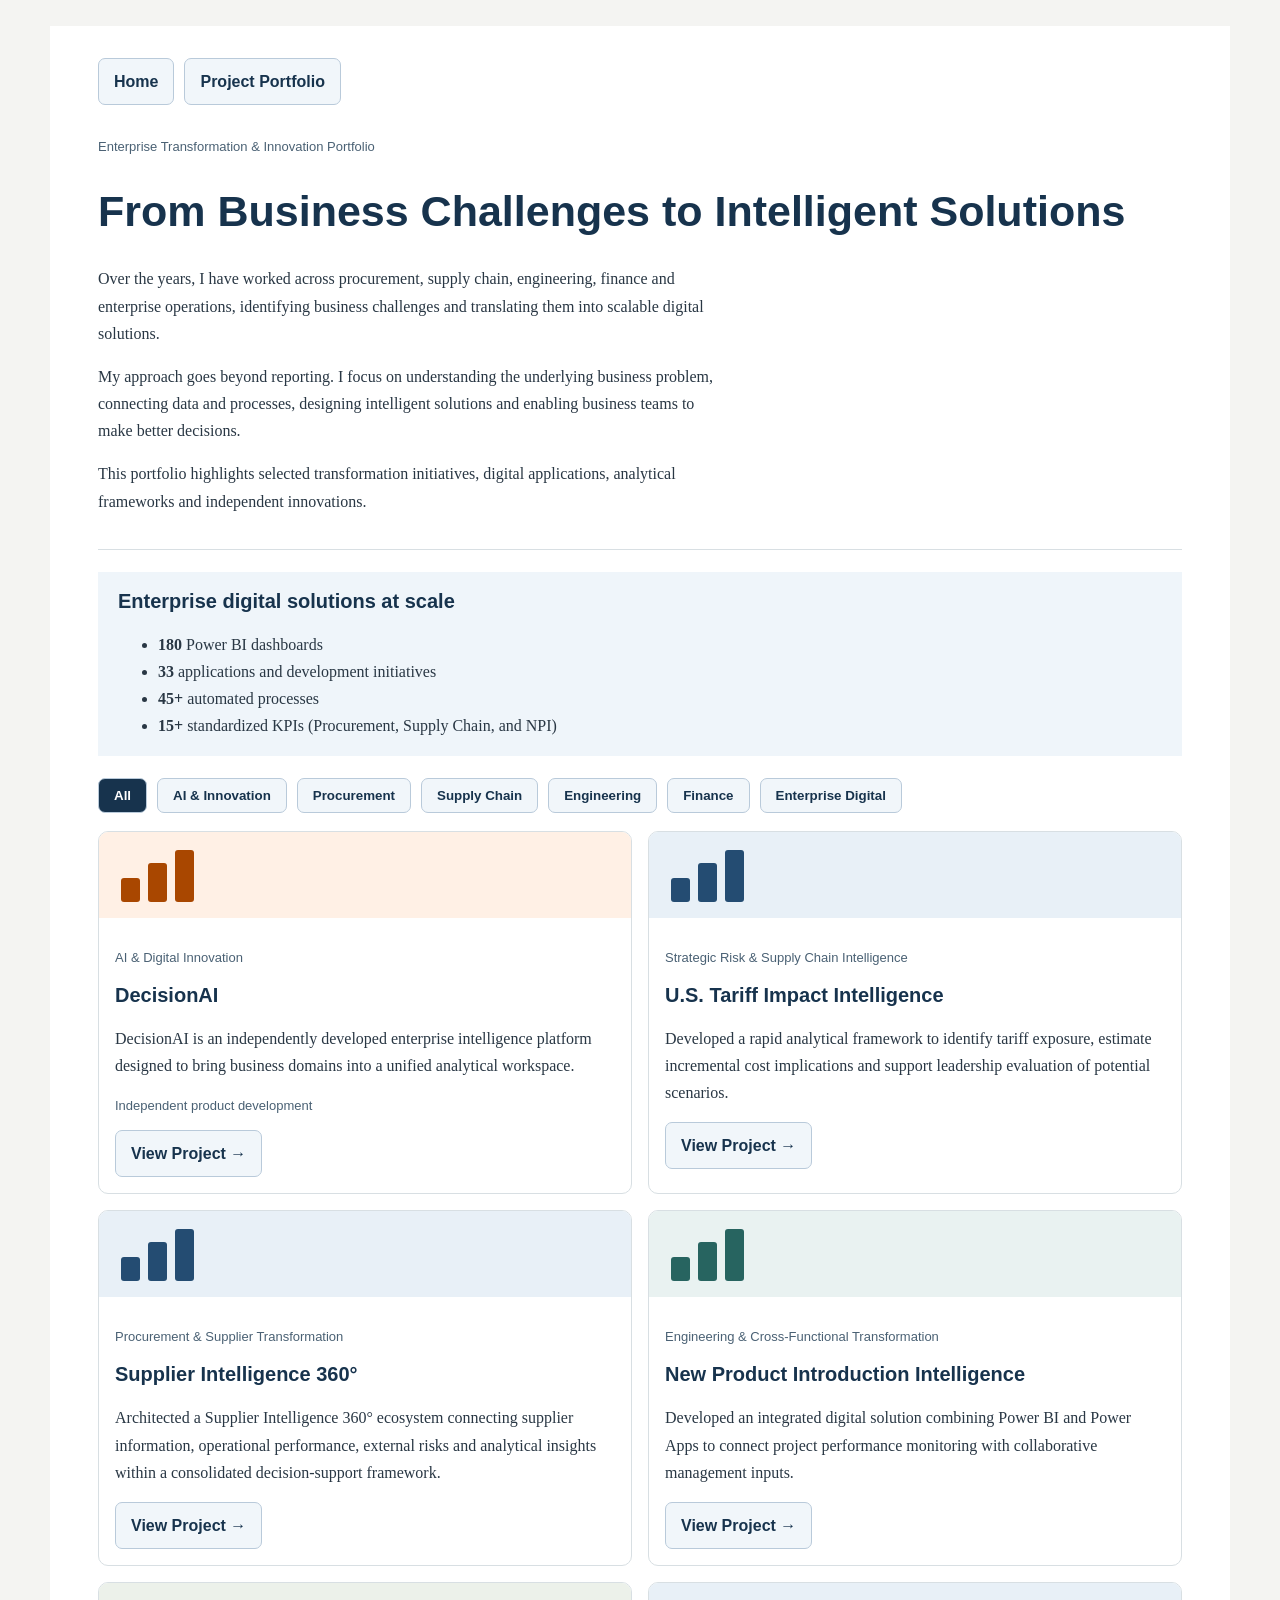
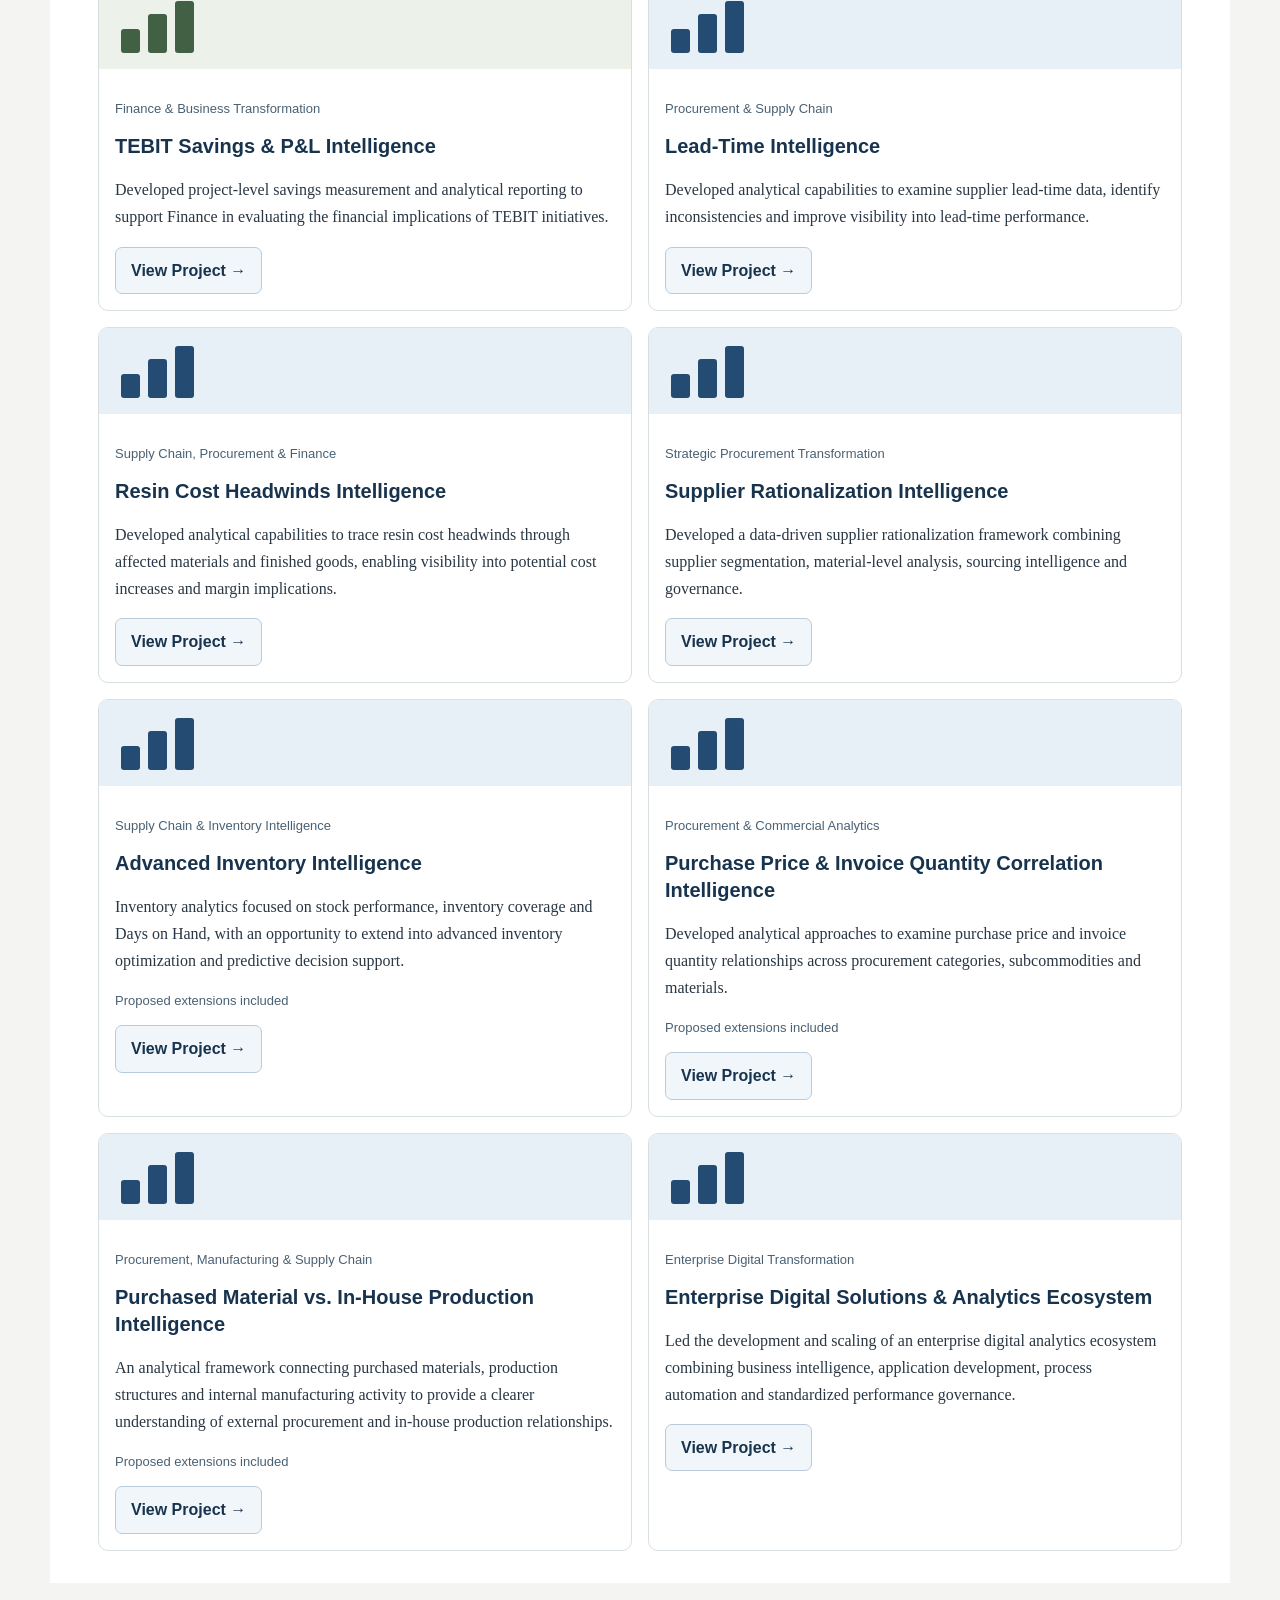
==== projects.html @ f975432e "Add files via upload" ====
<!doctype html><html lang="en"><head><meta charset="utf-8"><meta name="viewport" content="width=device-width,initial-scale=1"><title>Project Portfolio | Kamal Majumder</title><link rel="stylesheet" href="assets/portfolio.css"></head><body><main><nav aria-label="Main navigation"><a href="index.html">Home</a><a href="projects.html">Project Portfolio</a></nav><header><p class="category">Enterprise Transformation &amp; Innovation Portfolio</p><h1>From Business Challenges to Intelligent Solutions</h1><p>Over the years, I have worked across procurement, supply chain, engineering, finance and enterprise operations, identifying business challenges and translating them into scalable digital solutions.</p><p>My approach goes beyond reporting. I focus on understanding the underlying business problem, connecting data and processes, designing intelligent solutions and enabling business teams to make better decisions.</p><p>This portfolio highlights selected transformation initiatives, digital applications, analytical frameworks and independent innovations.</p></header><aside class="scale"><h2>Enterprise digital solutions at scale</h2><ul><li><strong>180</strong> Power BI dashboards</li><li><strong>33</strong> applications and development initiatives</li><li><strong>45+</strong> automated processes</li><li><strong>15+</strong> standardized KPIs (Procurement, Supply Chain, and NPI)</li></ul></aside><div class="filters" hidden role="group" aria-label="Filter projects"><button type="button" data-filter="all" aria-pressed="true">All</button><button type="button" data-filter="ai" aria-pressed="false">AI &amp; Innovation</button><button type="button" data-filter="procurement" aria-pressed="false">Procurement</button><button type="button" data-filter="supply" aria-pressed="false">Supply Chain</button><button type="button" data-filter="engineering" aria-pressed="false">Engineering</button><button type="button" data-filter="finance" aria-pressed="false">Finance</button><button type="button" data-filter="digital" aria-pressed="false">Enterprise Digital</button></div><p id="filter-status" class="sr" aria-live="polite"></p><div class="gallery"><article data-categories="ai"><div class="thumbnail theme-ai" aria-hidden="true"><i></i><i></i><i></i></div><div class="card-copy"><p class="category">AI &amp; Digital Innovation  </p><h2>DecisionAI</h2><p>DecisionAI is an independently developed enterprise intelligence platform designed to bring business domains into a unified analytical workspace.</p><p class="status">Independent product development</p><a class="project-link" href="projects/decisionai.html" aria-label="View project: DecisionAI">View Project →</a></div></article><article data-categories="supply procurement"><div class="thumbnail theme-supply" aria-hidden="true"><i></i><i></i><i></i></div><div class="card-copy"><p class="category">Strategic Risk &amp; Supply Chain Intelligence</p><h2>U.S. Tariff Impact Intelligence</h2><p>Developed a rapid analytical framework to identify tariff exposure, estimate incremental cost implications and support leadership evaluation of potential scenarios.</p><a class="project-link" href="projects/us-tariff.html" aria-label="View project: U.S. Tariff Impact Intelligence">View Project →</a></div></article><article data-categories="procurement"><div class="thumbnail theme-procurement" aria-hidden="true"><i></i><i></i><i></i></div><div class="card-copy"><p class="category">Procurement &amp; Supplier Transformation</p><h2>Supplier Intelligence 360°</h2><p>Architected a Supplier Intelligence 360° ecosystem connecting supplier information, operational performance, external risks and analytical insights within a consolidated decision-support framework.</p><a class="project-link" href="projects/supplier-intelligence-360.html" aria-label="View project: Supplier Intelligence 360°">View Project →</a></div></article><article data-categories="engineering"><div class="thumbnail theme-engineering" aria-hidden="true"><i></i><i></i><i></i></div><div class="card-copy"><p class="category">Engineering &amp; Cross-Functional Transformation</p><h2>New Product Introduction Intelligence</h2><p>Developed an integrated digital solution combining Power BI and Power Apps to connect project performance monitoring with collaborative management inputs.</p><a class="project-link" href="projects/npi-intelligence.html" aria-label="View project: New Product Introduction Intelligence">View Project →</a></div></article><article data-categories="finance"><div class="thumbnail theme-finance" aria-hidden="true"><i></i><i></i><i></i></div><div class="card-copy"><p class="category">Finance &amp; Business Transformation</p><h2>TEBIT Savings &amp; P&amp;L Intelligence</h2><p>Developed project-level savings measurement and analytical reporting to support Finance in evaluating the financial implications of TEBIT initiatives.</p><a class="project-link" href="projects/tebit-savings.html" aria-label="View project: TEBIT Savings &amp; P&amp;L Intelligence">View Project →</a></div></article><article data-categories="procurement supply"><div class="thumbnail theme-procurement" aria-hidden="true"><i></i><i></i><i></i></div><div class="card-copy"><p class="category">Procurement &amp; Supply Chain</p><h2>Lead-Time Intelligence</h2><p>Developed analytical capabilities to examine supplier lead-time data, identify inconsistencies and improve visibility into lead-time performance.</p><a class="project-link" href="projects/leadtime-intelligence.html" aria-label="View project: Lead-Time Intelligence">View Project →</a></div></article><article data-categories="procurement supply finance"><div class="thumbnail theme-procurement" aria-hidden="true"><i></i><i></i><i></i></div><div class="card-copy"><p class="category">Supply Chain, Procurement &amp; Finance</p><h2>Resin Cost Headwinds Intelligence</h2><p>Developed analytical capabilities to trace resin cost headwinds through affected materials and finished goods, enabling visibility into potential cost increases and margin implications.</p><a class="project-link" href="projects/resin-headwinds.html" aria-label="View project: Resin Cost Headwinds Intelligence">View Project →</a></div></article><article data-categories="procurement"><div class="thumbnail theme-procurement" aria-hidden="true"><i></i><i></i><i></i></div><div class="card-copy"><p class="category">Strategic Procurement Transformation</p><h2>Supplier Rationalization Intelligence</h2><p>Developed a data-driven supplier rationalization framework combining supplier segmentation, material-level analysis, sourcing intelligence and governance.</p><a class="project-link" href="projects/supplier-rationalization.html" aria-label="View project: Supplier Rationalization Intelligence">View Project →</a></div></article><article data-categories="supply"><div class="thumbnail theme-supply" aria-hidden="true"><i></i><i></i><i></i></div><div class="card-copy"><p class="category">Supply Chain &amp; Inventory Intelligence</p><h2>Advanced Inventory Intelligence</h2><p>Inventory analytics focused on stock performance, inventory coverage and Days on Hand, with an opportunity to extend into advanced inventory optimization and predictive decision support.</p><p class="status">Proposed extensions included</p><a class="project-link" href="projects/inventory-intelligence.html" aria-label="View project: Advanced Inventory Intelligence">View Project →</a></div></article><article data-categories="procurement"><div class="thumbnail theme-procurement" aria-hidden="true"><i></i><i></i><i></i></div><div class="card-copy"><p class="category">Procurement &amp; Commercial Analytics</p><h2>Purchase Price &amp; Invoice Quantity Correlation Intelligence</h2><p>Developed analytical approaches to examine purchase price and invoice quantity relationships across procurement categories, subcommodities and materials.</p><p class="status">Proposed extensions included</p><a class="project-link" href="projects/price-quantity-correlation.html" aria-label="View project: Purchase Price &amp; Invoice Quantity Correlation Intelligence">View Project →</a></div></article><article data-categories="procurement supply"><div class="thumbnail theme-procurement" aria-hidden="true"><i></i><i></i><i></i></div><div class="card-copy"><p class="category">Procurement, Manufacturing &amp; Supply Chain</p><h2>Purchased Material vs. In-House Production Intelligence</h2><p>An analytical framework connecting purchased materials, production structures and internal manufacturing activity to provide a clearer understanding of external procurement and in-house production relationships.</p><p class="status">Proposed extensions included</p><a class="project-link" href="projects/make-or-buy-intelligence.html" aria-label="View project: Purchased Material vs. In-House Production Intelligence">View Project →</a></div></article><article data-categories="digital"><div class="thumbnail theme-digital" aria-hidden="true"><i></i><i></i><i></i></div><div class="card-copy"><p class="category">Enterprise Digital Transformation</p><h2>Enterprise Digital Solutions &amp; Analytics Ecosystem</h2><p>Led the development and scaling of an enterprise digital analytics ecosystem combining business intelligence, application development, process automation and standardized performance governance.</p><a class="project-link" href="projects/enterprise-digital-ecosystem.html" aria-label="View project: Enterprise Digital Solutions &amp; Analytics Ecosystem">View Project →</a></div></article></div></main><script defer src="assets/portfolio.js"></script></body></html>
---- assets/portfolio.css ----
:root{color-scheme:light;--navy:#17334d;--ink:#293744;--line:#d8dfe3}
*{box-sizing:border-box}body{margin:0;background:#f4f4f2;color:var(--ink);font:16px/1.7 Georgia,serif}
main{max-width:1180px;margin:26px auto;padding:32px clamp(18px,4vw,48px);background:white}
h1,h2,nav,button,.category,.status,.project-link{font-family:Arial,sans-serif;color:var(--navy)}
h1{font-size:clamp(28px,5vw,43px);line-height:1.15}h2{font-size:20px;line-height:1.35}
header{padding:18px 0;border-bottom:1px solid var(--line)}header p{max-width:78ch}
nav,.filters{display:flex;flex-wrap:wrap;gap:10px}nav a,.project-link,button{padding:9px 15px;border:1px solid #b9cada;border-radius:7px;color:var(--navy);background:#f1f6fa;font-weight:bold;text-decoration:none;cursor:pointer}
a{color:#244c72}button[aria-pressed=true],.project-link:hover,nav a:hover{background:var(--navy);color:white}
:focus-visible{outline:3px solid #a94700;outline-offset:3px}
.category,.status{font-size:13px;color:#4a6174}.scale{margin:22px 0;padding:16px 20px;background:#eff5fa}.scale h2{margin:0}.scale ul{margin-bottom:0}
.gallery{display:grid;grid-template-columns:repeat(2,minmax(0,1fr));gap:16px;margin-top:18px}
article{border:1px solid var(--line);border-radius:10px;overflow:hidden}.card-copy{padding:16px}.card-copy h2{margin:4px 0}.project-link{display:inline-block}
.thumbnail{height:86px;display:flex;align-items:end;gap:8px;padding:16px 22px;background:#e8f0f7;color:#244c72}
.thumbnail i{display:block;width:19px;height:24px;background:currentColor;border-radius:3px}.thumbnail i:nth-child(2){height:39px}.thumbnail i:nth-child(3){height:52px}
.theme-ai{background:#fff0e5;color:#a94700}.theme-engineering{background:#e9f2f1;color:#276460}.theme-finance{background:#ecf1ea;color:#426144}
[hidden]{display:none!important}.sr{position:absolute;width:1px;height:1px;overflow:hidden;clip-path:inset(50%)}
@media(max-width:650px){main{margin:0}.gallery{grid-template-columns:1fr}}
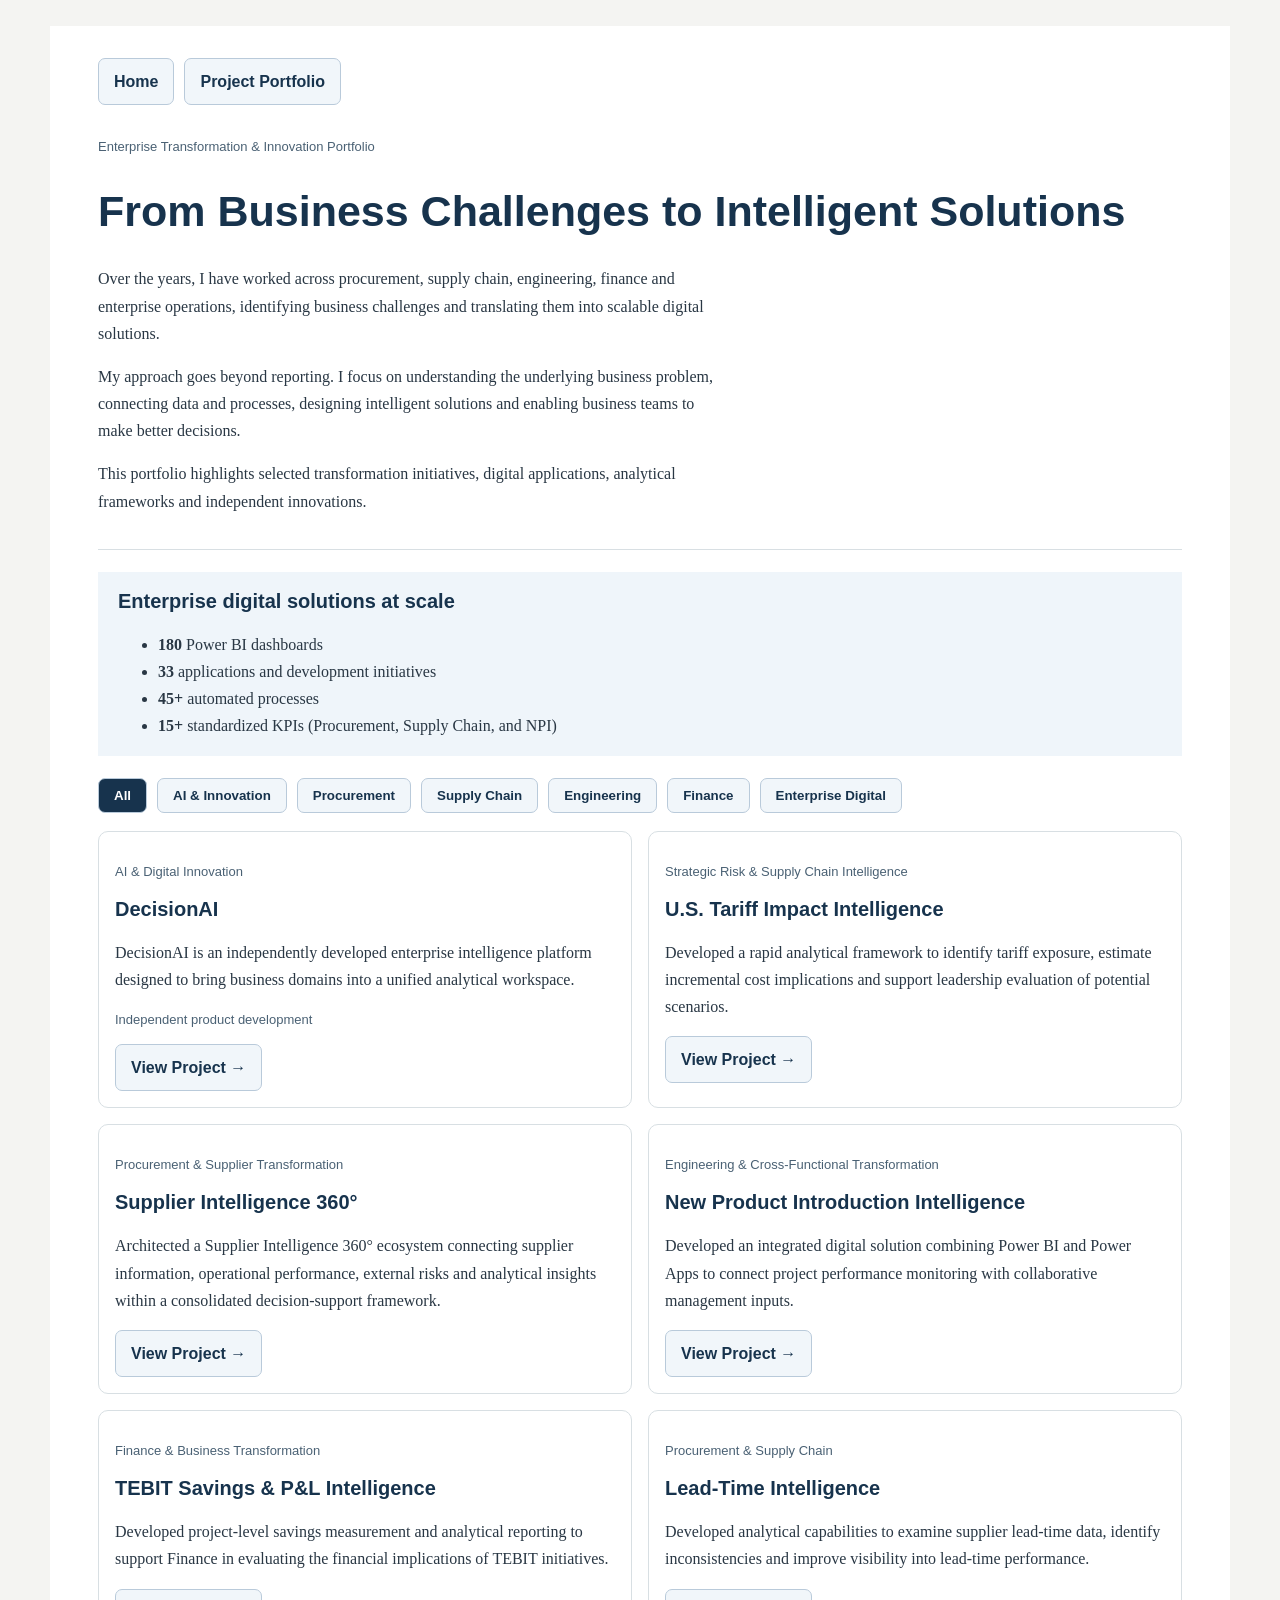
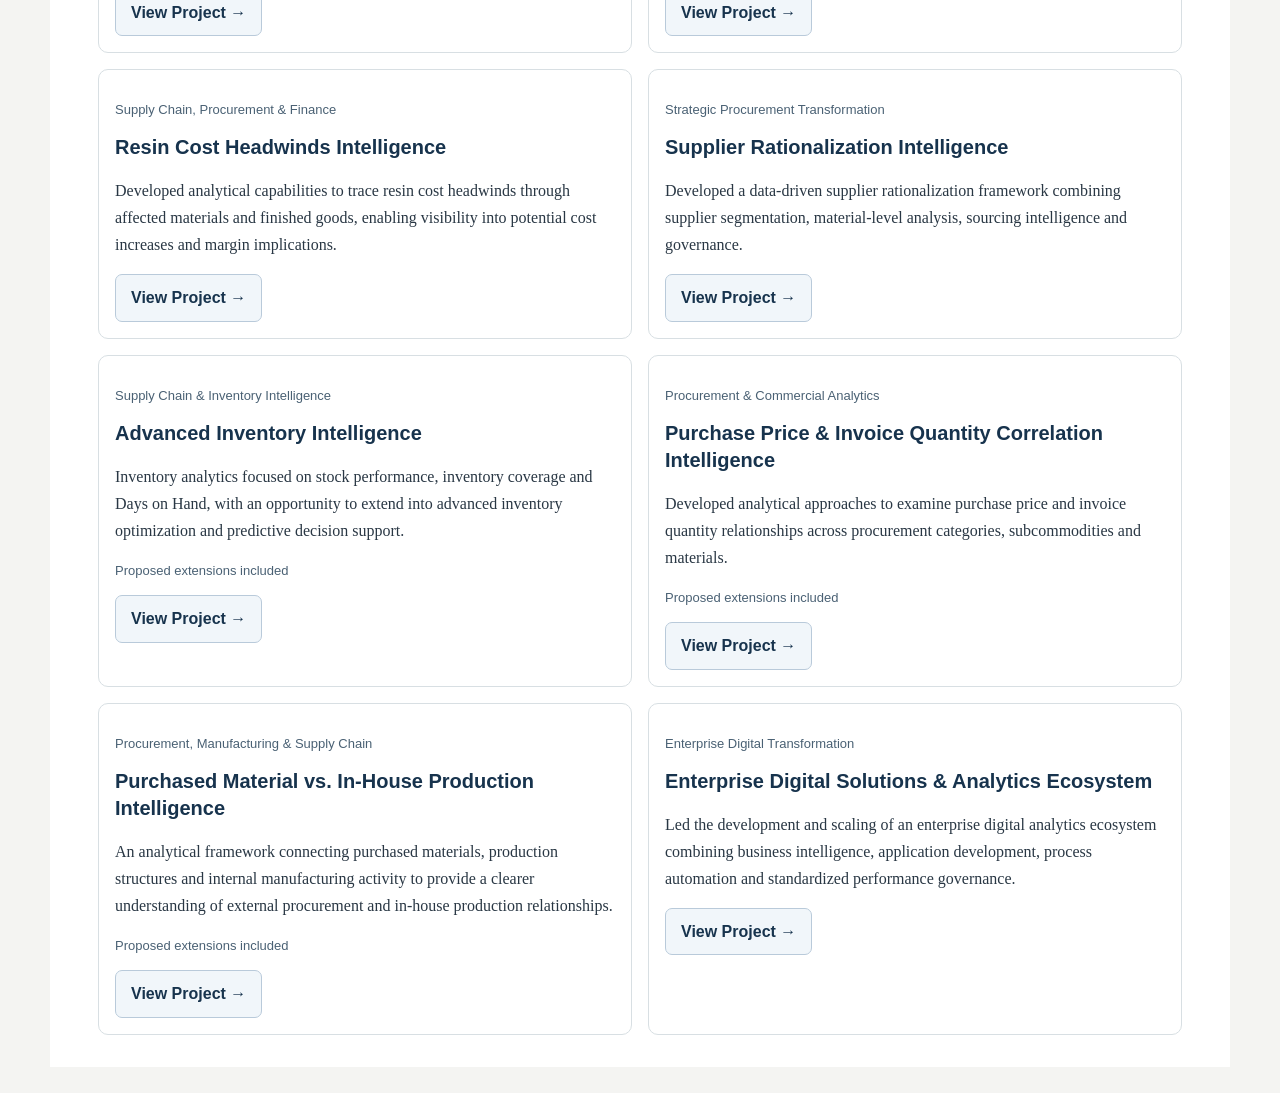
==== commit 16f6bfd4: "Update projects.html" ====
--- a/projects.html
+++ b/projects.html
@@ -1 +1 @@
-<!doctype html><html lang="en"><head><meta charset="utf-8"><meta name="viewport" content="width=device-width,initial-scale=1"><title>Project Portfolio | Kamal Majumder</title><link rel="stylesheet" href="assets/portfolio.css"></head><body><main><nav aria-label="Main navigation"><a href="index.html">Home</a><a href="projects.html">Project Portfolio</a></nav><header><p class="category">Enterprise Transformation &amp; Innovation Portfolio</p><h1>From Business Challenges to Intelligent Solutions</h1><p>Over the years, I have worked across procurement, supply chain, engineering, finance and enterprise operations, identifying business challenges and translating them into scalable digital solutions.</p><p>My approach goes beyond reporting. I focus on understanding the underlying business problem, connecting data and processes, designing intelligent solutions and enabling business teams to make better decisions.</p><p>This portfolio highlights selected transformation initiatives, digital applications, analytical frameworks and independent innovations.</p></header><aside class="scale"><h2>Enterprise digital solutions at scale</h2><ul><li><strong>180</strong> Power BI dashboards</li><li><strong>33</strong> applications and development initiatives</li><li><strong>45+</strong> automated processes</li><li><strong>15+</strong> standardized KPIs (Procurement, Supply Chain, and NPI)</li></ul></aside><div class="filters" hidden role="group" aria-label="Filter projects"><button type="button" data-filter="all" aria-pressed="true">All</button><button type="button" data-filter="ai" aria-pressed="false">AI &amp; Innovation</button><button type="button" data-filter="procurement" aria-pressed="false">Procurement</button><button type="button" data-filter="supply" aria-pressed="false">Supply Chain</button><button type="button" data-filter="engineering" aria-pressed="false">Engineering</button><button type="button" data-filter="finance" aria-pressed="false">Finance</button><button type="button" data-filter="digital" aria-pressed="false">Enterprise Digital</button></div><p id="filter-status" class="sr" aria-live="polite"></p><div class="gallery"><article data-categories="ai"><div class="thumbnail theme-ai" aria-hidden="true"><i></i><i></i><i></i></div><div class="card-copy"><p class="category">AI &amp; Digital Innovation  </p><h2>DecisionAI</h2><p>DecisionAI is an independently developed enterprise intelligence platform designed to bring business domains into a unified analytical workspace.</p><p class="status">Independent product development</p><a class="project-link" href="projects/decisionai.html" aria-label="View project: DecisionAI">View Project →</a></div></article><article data-categories="supply procurement"><div class="thumbnail theme-supply" aria-hidden="true"><i></i><i></i><i></i></div><div class="card-copy"><p class="category">Strategic Risk &amp; Supply Chain Intelligence</p><h2>U.S. Tariff Impact Intelligence</h2><p>Developed a rapid analytical framework to identify tariff exposure, estimate incremental cost implications and support leadership evaluation of potential scenarios.</p><a class="project-link" href="projects/us-tariff.html" aria-label="View project: U.S. Tariff Impact Intelligence">View Project →</a></div></article><article data-categories="procurement"><div class="thumbnail theme-procurement" aria-hidden="true"><i></i><i></i><i></i></div><div class="card-copy"><p class="category">Procurement &amp; Supplier Transformation</p><h2>Supplier Intelligence 360°</h2><p>Architected a Supplier Intelligence 360° ecosystem connecting supplier information, operational performance, external risks and analytical insights within a consolidated decision-support framework.</p><a class="project-link" href="projects/supplier-intelligence-360.html" aria-label="View project: Supplier Intelligence 360°">View Project →</a></div></article><article data-categories="engineering"><div class="thumbnail theme-engineering" aria-hidden="true"><i></i><i></i><i></i></div><div class="card-copy"><p class="category">Engineering &amp; Cross-Functional Transformation</p><h2>New Product Introduction Intelligence</h2><p>Developed an integrated digital solution combining Power BI and Power Apps to connect project performance monitoring with collaborative management inputs.</p><a class="project-link" href="projects/npi-intelligence.html" aria-label="View project: New Product Introduction Intelligence">View Project →</a></div></article><article data-categories="finance"><div class="thumbnail theme-finance" aria-hidden="true"><i></i><i></i><i></i></div><div class="card-copy"><p class="category">Finance &amp; Business Transformation</p><h2>TEBIT Savings &amp; P&amp;L Intelligence</h2><p>Developed project-level savings measurement and analytical reporting to support Finance in evaluating the financial implications of TEBIT initiatives.</p><a class="project-link" href="projects/tebit-savings.html" aria-label="View project: TEBIT Savings &amp; P&amp;L Intelligence">View Project →</a></div></article><article data-categories="procurement supply"><div class="thumbnail theme-procurement" aria-hidden="true"><i></i><i></i><i></i></div><div class="card-copy"><p class="category">Procurement &amp; Supply Chain</p><h2>Lead-Time Intelligence</h2><p>Developed analytical capabilities to examine supplier lead-time data, identify inconsistencies and improve visibility into lead-time performance.</p><a class="project-link" href="projects/leadtime-intelligence.html" aria-label="View project: Lead-Time Intelligence">View Project →</a></div></article><article data-categories="procurement supply finance"><div class="thumbnail theme-procurement" aria-hidden="true"><i></i><i></i><i></i></div><div class="card-copy"><p class="category">Supply Chain, Procurement &amp; Finance</p><h2>Resin Cost Headwinds Intelligence</h2><p>Developed analytical capabilities to trace resin cost headwinds through affected materials and finished goods, enabling visibility into potential cost increases and margin implications.</p><a class="project-link" href="projects/resin-headwinds.html" aria-label="View project: Resin Cost Headwinds Intelligence">View Project →</a></div></article><article data-categories="procurement"><div class="thumbnail theme-procurement" aria-hidden="true"><i></i><i></i><i></i></div><div class="card-copy"><p class="category">Strategic Procurement Transformation</p><h2>Supplier Rationalization Intelligence</h2><p>Developed a data-driven supplier rationalization framework combining supplier segmentation, material-level analysis, sourcing intelligence and governance.</p><a class="project-link" href="projects/supplier-rationalization.html" aria-label="View project: Supplier Rationalization Intelligence">View Project →</a></div></article><article data-categories="supply"><div class="thumbnail theme-supply" aria-hidden="true"><i></i><i></i><i></i></div><div class="card-copy"><p class="category">Supply Chain &amp; Inventory Intelligence</p><h2>Advanced Inventory Intelligence</h2><p>Inventory analytics focused on stock performance, inventory coverage and Days on Hand, with an opportunity to extend into advanced inventory optimization and predictive decision support.</p><p class="status">Proposed extensions included</p><a class="project-link" href="projects/inventory-intelligence.html" aria-label="View project: Advanced Inventory Intelligence">View Project →</a></div></article><article data-categories="procurement"><div class="thumbnail theme-procurement" aria-hidden="true"><i></i><i></i><i></i></div><div class="card-copy"><p class="category">Procurement &amp; Commercial Analytics</p><h2>Purchase Price &amp; Invoice Quantity Correlation Intelligence</h2><p>Developed analytical approaches to examine purchase price and invoice quantity relationships across procurement categories, subcommodities and materials.</p><p class="status">Proposed extensions included</p><a class="project-link" href="projects/price-quantity-correlation.html" aria-label="View project: Purchase Price &amp; Invoice Quantity Correlation Intelligence">View Project →</a></div></article><article data-categories="procurement supply"><div class="thumbnail theme-procurement" aria-hidden="true"><i></i><i></i><i></i></div><div class="card-copy"><p class="category">Procurement, Manufacturing &amp; Supply Chain</p><h2>Purchased Material vs. In-House Production Intelligence</h2><p>An analytical framework connecting purchased materials, production structures and internal manufacturing activity to provide a clearer understanding of external procurement and in-house production relationships.</p><p class="status">Proposed extensions included</p><a class="project-link" href="projects/make-or-buy-intelligence.html" aria-label="View project: Purchased Material vs. In-House Production Intelligence">View Project →</a></div></article><article data-categories="digital"><div class="thumbnail theme-digital" aria-hidden="true"><i></i><i></i><i></i></div><div class="card-copy"><p class="category">Enterprise Digital Transformation</p><h2>Enterprise Digital Solutions &amp; Analytics Ecosystem</h2><p>Led the development and scaling of an enterprise digital analytics ecosystem combining business intelligence, application development, process automation and standardized performance governance.</p><a class="project-link" href="projects/enterprise-digital-ecosystem.html" aria-label="View project: Enterprise Digital Solutions &amp; Analytics Ecosystem">View Project →</a></div></article></div></main><script defer src="assets/portfolio.js"></script></body></html>+<!doctype html><html lang="en"><head><meta charset="utf-8"><meta name="viewport" content="width=device-width,initial-scale=1"><title>Project Portfolio | Kamal Majumder</title><link rel="stylesheet" href="assets/portfolio.css"></head><body><main class="portfolio-overview"><nav aria-label="Main navigation"><a href="index.html">Home</a><a href="projects.html">Project Portfolio</a></nav><header><p class="category">Enterprise Transformation &amp; Innovation Portfolio</p><h1>From Business Challenges to Intelligent Solutions</h1><p>Over the years, I have worked across procurement, supply chain, engineering, finance and enterprise operations, identifying business challenges and translating them into scalable digital solutions.</p><p>My approach goes beyond reporting. I focus on understanding the underlying business problem, connecting data and processes, designing intelligent solutions and enabling business teams to make better decisions.</p><p>This portfolio highlights selected transformation initiatives, digital applications, analytical frameworks and independent innovations.</p></header><aside class="scale"><h2>Enterprise digital solutions at scale</h2><ul><li><strong>180</strong> Power BI dashboards</li><li><strong>33</strong> applications and development initiatives</li><li><strong>45+</strong> automated processes</li><li><strong>15+</strong> standardized KPIs (Procurement, Supply Chain, and NPI)</li></ul></aside><div class="filters" hidden role="group" aria-label="Filter projects"><button type="button" data-filter="all" aria-pressed="true">All</button><button type="button" data-filter="ai" aria-pressed="false">AI &amp; Innovation</button><button type="button" data-filter="procurement" aria-pressed="false">Procurement</button><button type="button" data-filter="supply" aria-pressed="false">Supply Chain</button><button type="button" data-filter="engineering" aria-pressed="false">Engineering</button><button type="button" data-filter="finance" aria-pressed="false">Finance</button><button type="button" data-filter="digital" aria-pressed="false">Enterprise Digital</button></div><p id="filter-status" class="sr" aria-live="polite"></p><div class="gallery"><article data-categories="ai"><div class="card-copy"><p class="category">AI &amp; Digital Innovation  </p><h2>DecisionAI</h2><p>DecisionAI is an independently developed enterprise intelligence platform designed to bring business domains into a unified analytical workspace.</p><p class="status">Independent product development</p><a class="project-link" href="projects/decisionai.html" aria-label="View project: DecisionAI">View Project →</a></div></article><article data-categories="supply procurement"><div class="card-copy"><p class="category">Strategic Risk &amp; Supply Chain Intelligence</p><h2>U.S. Tariff Impact Intelligence</h2><p>Developed a rapid analytical framework to identify tariff exposure, estimate incremental cost implications and support leadership evaluation of potential scenarios.</p><a class="project-link" href="projects/us-tariff.html" aria-label="View project: U.S. Tariff Impact Intelligence">View Project →</a></div></article><article data-categories="procurement"><div class="card-copy"><p class="category">Procurement &amp; Supplier Transformation</p><h2>Supplier Intelligence 360°</h2><p>Architected a Supplier Intelligence 360° ecosystem connecting supplier information, operational performance, external risks and analytical insights within a consolidated decision-support framework.</p><a class="project-link" href="projects/supplier-intelligence-360.html" aria-label="View project: Supplier Intelligence 360°">View Project →</a></div></article><article data-categories="engineering"><div class="card-copy"><p class="category">Engineering &amp; Cross-Functional Transformation</p><h2>New Product Introduction Intelligence</h2><p>Developed an integrated digital solution combining Power BI and Power Apps to connect project performance monitoring with collaborative management inputs.</p><a class="project-link" href="projects/npi-intelligence.html" aria-label="View project: New Product Introduction Intelligence">View Project →</a></div></article><article data-categories="finance"><div class="card-copy"><p class="category">Finance &amp; Business Transformation</p><h2>TEBIT Savings &amp; P&amp;L Intelligence</h2><p>Developed project-level savings measurement and analytical reporting to support Finance in evaluating the financial implications of TEBIT initiatives.</p><a class="project-link" href="projects/tebit-savings.html" aria-label="View project: TEBIT Savings &amp; P&amp;L Intelligence">View Project →</a></div></article><article data-categories="procurement supply"><div class="card-copy"><p class="category">Procurement &amp; Supply Chain</p><h2>Lead-Time Intelligence</h2><p>Developed analytical capabilities to examine supplier lead-time data, identify inconsistencies and improve visibility into lead-time performance.</p><a class="project-link" href="projects/leadtime-intelligence.html" aria-label="View project: Lead-Time Intelligence">View Project →</a></div></article><article data-categories="procurement supply finance"><div class="card-copy"><p class="category">Supply Chain, Procurement &amp; Finance</p><h2>Resin Cost Headwinds Intelligence</h2><p>Developed analytical capabilities to trace resin cost headwinds through affected materials and finished goods, enabling visibility into potential cost increases and margin implications.</p><a class="project-link" href="projects/resin-headwinds.html" aria-label="View project: Resin Cost Headwinds Intelligence">View Project →</a></div></article><article data-categories="procurement"><div class="card-copy"><p class="category">Strategic Procurement Transformation</p><h2>Supplier Rationalization Intelligence</h2><p>Developed a data-driven supplier rationalization framework combining supplier segmentation, material-level analysis, sourcing intelligence and governance.</p><a class="project-link" href="projects/supplier-rationalization.html" aria-label="View project: Supplier Rationalization Intelligence">View Project →</a></div></article><article data-categories="supply"><div class="card-copy"><p class="category">Supply Chain &amp; Inventory Intelligence</p><h2>Advanced Inventory Intelligence</h2><p>Inventory analytics focused on stock performance, inventory coverage and Days on Hand, with an opportunity to extend into advanced inventory optimization and predictive decision support.</p><p class="status">Proposed extensions included</p><a class="project-link" href="projects/inventory-intelligence.html" aria-label="View project: Advanced Inventory Intelligence">View Project →</a></div></article><article data-categories="procurement"><div class="card-copy"><p class="category">Procurement &amp; Commercial Analytics</p><h2>Purchase Price &amp; Invoice Quantity Correlation Intelligence</h2><p>Developed analytical approaches to examine purchase price and invoice quantity relationships across procurement categories, subcommodities and materials.</p><p class="status">Proposed extensions included</p><a class="project-link" href="projects/price-quantity-correlation.html" aria-label="View project: Purchase Price &amp; Invoice Quantity Correlation Intelligence">View Project →</a></div></article><article data-categories="procurement supply"><div class="card-copy"><p class="category">Procurement, Manufacturing &amp; Supply Chain</p><h2>Purchased Material vs. In-House Production Intelligence</h2><p>An analytical framework connecting purchased materials, production structures and internal manufacturing activity to provide a clearer understanding of external procurement and in-house production relationships.</p><p class="status">Proposed extensions included</p><a class="project-link" href="projects/make-or-buy-intelligence.html" aria-label="View project: Purchased Material vs. In-House Production Intelligence">View Project →</a></div></article><article data-categories="digital"><div class="card-copy"><p class="category">Enterprise Digital Transformation</p><h2>Enterprise Digital Solutions &amp; Analytics Ecosystem</h2><p>Led the development and scaling of an enterprise digital analytics ecosystem combining business intelligence, application development, process automation and standardized performance governance.</p><a class="project-link" href="projects/enterprise-digital-ecosystem.html" aria-label="View project: Enterprise Digital Solutions &amp; Analytics Ecosystem">View Project →</a></div></article></div></main><script defer src="assets/portfolio.js"></script></body></html>
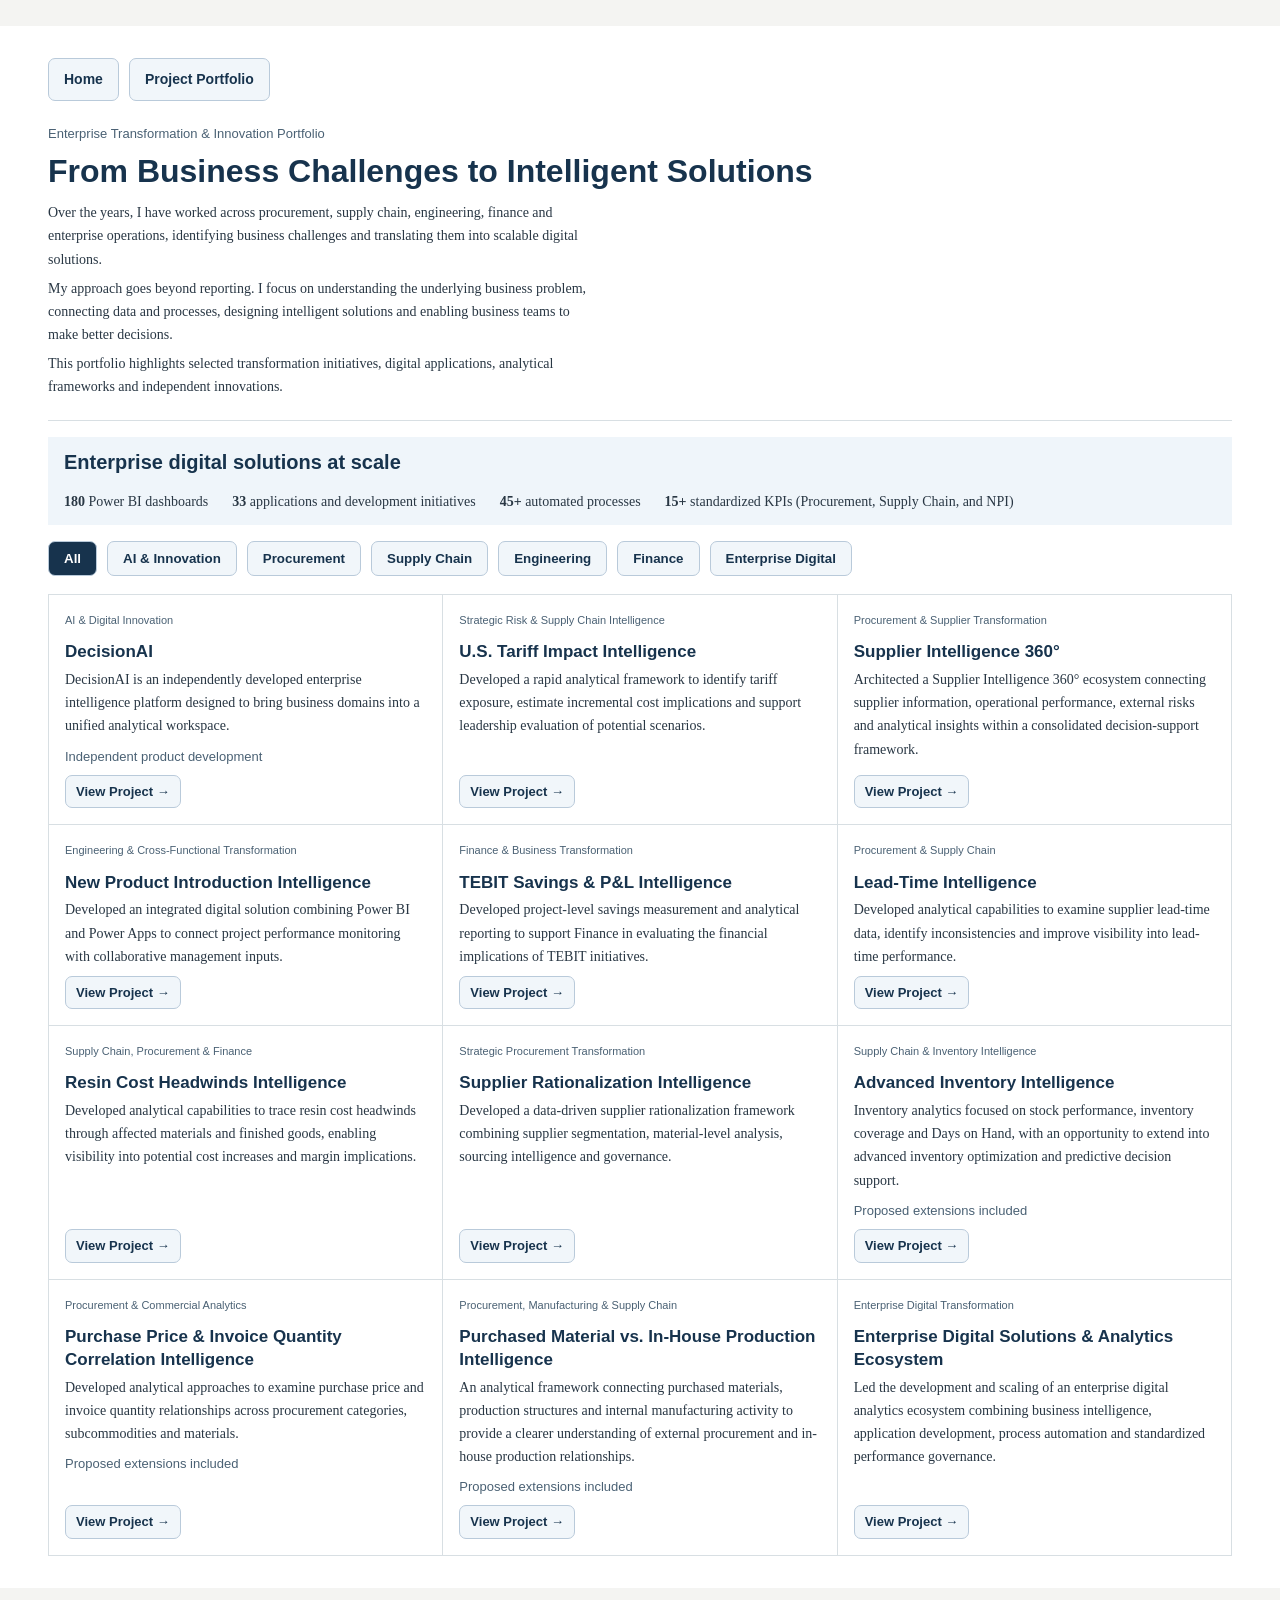
==== commit d24edefd: "Add files via upload" ====
--- a/projects.html
+++ b/projects.html
@@ -1 +1 @@
-<!doctype html><html lang="en"><head><meta charset="utf-8"><meta name="viewport" content="width=device-width,initial-scale=1"><title>Project Portfolio | Kamal Majumder</title><link rel="stylesheet" href="assets/portfolio.css"></head><body><main class="portfolio-overview"><nav aria-label="Main navigation"><a href="index.html">Home</a><a href="projects.html">Project Portfolio</a></nav><header><p class="category">Enterprise Transformation &amp; Innovation Portfolio</p><h1>From Business Challenges to Intelligent Solutions</h1><p>Over the years, I have worked across procurement, supply chain, engineering, finance and enterprise operations, identifying business challenges and translating them into scalable digital solutions.</p><p>My approach goes beyond reporting. I focus on understanding the underlying business problem, connecting data and processes, designing intelligent solutions and enabling business teams to make better decisions.</p><p>This portfolio highlights selected transformation initiatives, digital applications, analytical frameworks and independent innovations.</p></header><aside class="scale"><h2>Enterprise digital solutions at scale</h2><ul><li><strong>180</strong> Power BI dashboards</li><li><strong>33</strong> applications and development initiatives</li><li><strong>45+</strong> automated processes</li><li><strong>15+</strong> standardized KPIs (Procurement, Supply Chain, and NPI)</li></ul></aside><div class="filters" hidden role="group" aria-label="Filter projects"><button type="button" data-filter="all" aria-pressed="true">All</button><button type="button" data-filter="ai" aria-pressed="false">AI &amp; Innovation</button><button type="button" data-filter="procurement" aria-pressed="false">Procurement</button><button type="button" data-filter="supply" aria-pressed="false">Supply Chain</button><button type="button" data-filter="engineering" aria-pressed="false">Engineering</button><button type="button" data-filter="finance" aria-pressed="false">Finance</button><button type="button" data-filter="digital" aria-pressed="false">Enterprise Digital</button></div><p id="filter-status" class="sr" aria-live="polite"></p><div class="gallery"><article data-categories="ai"><div class="card-copy"><p class="category">AI &amp; Digital Innovation  </p><h2>DecisionAI</h2><p>DecisionAI is an independently developed enterprise intelligence platform designed to bring business domains into a unified analytical workspace.</p><p class="status">Independent product development</p><a class="project-link" href="projects/decisionai.html" aria-label="View project: DecisionAI">View Project →</a></div></article><article data-categories="supply procurement"><div class="card-copy"><p class="category">Strategic Risk &amp; Supply Chain Intelligence</p><h2>U.S. Tariff Impact Intelligence</h2><p>Developed a rapid analytical framework to identify tariff exposure, estimate incremental cost implications and support leadership evaluation of potential scenarios.</p><a class="project-link" href="projects/us-tariff.html" aria-label="View project: U.S. Tariff Impact Intelligence">View Project →</a></div></article><article data-categories="procurement"><div class="card-copy"><p class="category">Procurement &amp; Supplier Transformation</p><h2>Supplier Intelligence 360°</h2><p>Architected a Supplier Intelligence 360° ecosystem connecting supplier information, operational performance, external risks and analytical insights within a consolidated decision-support framework.</p><a class="project-link" href="projects/supplier-intelligence-360.html" aria-label="View project: Supplier Intelligence 360°">View Project →</a></div></article><article data-categories="engineering"><div class="card-copy"><p class="category">Engineering &amp; Cross-Functional Transformation</p><h2>New Product Introduction Intelligence</h2><p>Developed an integrated digital solution combining Power BI and Power Apps to connect project performance monitoring with collaborative management inputs.</p><a class="project-link" href="projects/npi-intelligence.html" aria-label="View project: New Product Introduction Intelligence">View Project →</a></div></article><article data-categories="finance"><div class="card-copy"><p class="category">Finance &amp; Business Transformation</p><h2>TEBIT Savings &amp; P&amp;L Intelligence</h2><p>Developed project-level savings measurement and analytical reporting to support Finance in evaluating the financial implications of TEBIT initiatives.</p><a class="project-link" href="projects/tebit-savings.html" aria-label="View project: TEBIT Savings &amp; P&amp;L Intelligence">View Project →</a></div></article><article data-categories="procurement supply"><div class="card-copy"><p class="category">Procurement &amp; Supply Chain</p><h2>Lead-Time Intelligence</h2><p>Developed analytical capabilities to examine supplier lead-time data, identify inconsistencies and improve visibility into lead-time performance.</p><a class="project-link" href="projects/leadtime-intelligence.html" aria-label="View project: Lead-Time Intelligence">View Project →</a></div></article><article data-categories="procurement supply finance"><div class="card-copy"><p class="category">Supply Chain, Procurement &amp; Finance</p><h2>Resin Cost Headwinds Intelligence</h2><p>Developed analytical capabilities to trace resin cost headwinds through affected materials and finished goods, enabling visibility into potential cost increases and margin implications.</p><a class="project-link" href="projects/resin-headwinds.html" aria-label="View project: Resin Cost Headwinds Intelligence">View Project →</a></div></article><article data-categories="procurement"><div class="card-copy"><p class="category">Strategic Procurement Transformation</p><h2>Supplier Rationalization Intelligence</h2><p>Developed a data-driven supplier rationalization framework combining supplier segmentation, material-level analysis, sourcing intelligence and governance.</p><a class="project-link" href="projects/supplier-rationalization.html" aria-label="View project: Supplier Rationalization Intelligence">View Project →</a></div></article><article data-categories="supply"><div class="card-copy"><p class="category">Supply Chain &amp; Inventory Intelligence</p><h2>Advanced Inventory Intelligence</h2><p>Inventory analytics focused on stock performance, inventory coverage and Days on Hand, with an opportunity to extend into advanced inventory optimization and predictive decision support.</p><p class="status">Proposed extensions included</p><a class="project-link" href="projects/inventory-intelligence.html" aria-label="View project: Advanced Inventory Intelligence">View Project →</a></div></article><article data-categories="procurement"><div class="card-copy"><p class="category">Procurement &amp; Commercial Analytics</p><h2>Purchase Price &amp; Invoice Quantity Correlation Intelligence</h2><p>Developed analytical approaches to examine purchase price and invoice quantity relationships across procurement categories, subcommodities and materials.</p><p class="status">Proposed extensions included</p><a class="project-link" href="projects/price-quantity-correlation.html" aria-label="View project: Purchase Price &amp; Invoice Quantity Correlation Intelligence">View Project →</a></div></article><article data-categories="procurement supply"><div class="card-copy"><p class="category">Procurement, Manufacturing &amp; Supply Chain</p><h2>Purchased Material vs. In-House Production Intelligence</h2><p>An analytical framework connecting purchased materials, production structures and internal manufacturing activity to provide a clearer understanding of external procurement and in-house production relationships.</p><p class="status">Proposed extensions included</p><a class="project-link" href="projects/make-or-buy-intelligence.html" aria-label="View project: Purchased Material vs. In-House Production Intelligence">View Project →</a></div></article><article data-categories="digital"><div class="card-copy"><p class="category">Enterprise Digital Transformation</p><h2>Enterprise Digital Solutions &amp; Analytics Ecosystem</h2><p>Led the development and scaling of an enterprise digital analytics ecosystem combining business intelligence, application development, process automation and standardized performance governance.</p><a class="project-link" href="projects/enterprise-digital-ecosystem.html" aria-label="View project: Enterprise Digital Solutions &amp; Analytics Ecosystem">View Project →</a></div></article></div></main><script defer src="assets/portfolio.js"></script></body></html>
+<!doctype html><html lang="en"><head><meta charset="utf-8"><meta name="viewport" content="width=device-width,initial-scale=1"><title>Project Portfolio | Kamal Majumder</title><link rel="stylesheet" href="assets/portfolio.css"></head><body><main class="portfolio-overview"><nav aria-label="Main navigation"><a href="index.html">Home</a><a href="projects.html">Project Portfolio</a></nav><header><p class="category">Enterprise Transformation &amp; Innovation Portfolio</p><h1>From Business Challenges to Intelligent Solutions</h1><p>Over the years, I have worked across procurement, supply chain, engineering, finance and enterprise operations, identifying business challenges and translating them into scalable digital solutions.</p><p>My approach goes beyond reporting. I focus on understanding the underlying business problem, connecting data and processes, designing intelligent solutions and enabling business teams to make better decisions.</p><p>This portfolio highlights selected transformation initiatives, digital applications, analytical frameworks and independent innovations.</p></header><aside class="scale"><h2>Enterprise digital solutions at scale</h2><ul><li><strong>180</strong> Power BI dashboards</li><li><strong>33</strong> applications and development initiatives</li><li><strong>45+</strong> automated processes</li><li><strong>15+</strong> standardized KPIs (Procurement, Supply Chain, and NPI)</li></ul></aside><div class="filters" hidden role="group" aria-label="Filter projects"><button type="button" data-filter="all" aria-pressed="true">All</button><button type="button" data-filter="ai" aria-pressed="false">AI &amp; Innovation</button><button type="button" data-filter="procurement" aria-pressed="false">Procurement</button><button type="button" data-filter="supply" aria-pressed="false">Supply Chain</button><button type="button" data-filter="engineering" aria-pressed="false">Engineering</button><button type="button" data-filter="finance" aria-pressed="false">Finance</button><button type="button" data-filter="digital" aria-pressed="false">Enterprise Digital</button></div><p id="filter-status" class="sr" aria-live="polite"></p><div class="gallery"><article data-categories="ai"><div class="card-copy"><p class="category">AI &amp; Digital Innovation  </p><h2>DecisionAI</h2><p>DecisionAI is an independently developed enterprise intelligence platform designed to bring business domains into a unified analytical workspace.</p><p class="status">Independent product development</p><a class="project-link" href="projects/decisionai.html" aria-label="View project: DecisionAI">View Project →</a></div></article><article data-categories="supply procurement"><div class="card-copy"><p class="category">Strategic Risk &amp; Supply Chain Intelligence</p><h2>U.S. Tariff Impact Intelligence</h2><p>Developed a rapid analytical framework to identify tariff exposure, estimate incremental cost implications and support leadership evaluation of potential scenarios.</p><a class="project-link" href="projects/us-tariff.html" aria-label="View project: U.S. Tariff Impact Intelligence">View Project →</a></div></article><article data-categories="procurement"><div class="card-copy"><p class="category">Procurement &amp; Supplier Transformation</p><h2>Supplier Intelligence 360°</h2><p>Architected a Supplier Intelligence 360° ecosystem connecting supplier information, operational performance, external risks and analytical insights within a consolidated decision-support framework.</p><a class="project-link" href="projects/supplier-intelligence-360.html" aria-label="View project: Supplier Intelligence 360°">View Project →</a></div></article><article data-categories="engineering"><div class="card-copy"><p class="category">Engineering &amp; Cross-Functional Transformation</p><h2>New Product Introduction Intelligence</h2><p>Developed an integrated digital solution combining Power BI and Power Apps to connect project performance monitoring with collaborative management inputs.</p><a class="project-link" href="projects/npi-intelligence.html" aria-label="View project: New Product Introduction Intelligence">View Project →</a></div></article><article data-categories="finance"><div class="card-copy"><p class="category">Finance &amp; Business Transformation</p><h2>TEBIT Savings &amp; P&amp;L Intelligence</h2><p>Developed project-level savings measurement and analytical reporting to support Finance in evaluating the financial implications of TEBIT initiatives.</p><a class="project-link" href="projects/tebit-savings.html" aria-label="View project: TEBIT Savings &amp; P&amp;L Intelligence">View Project →</a></div></article><article data-categories="procurement supply"><div class="card-copy"><p class="category">Procurement &amp; Supply Chain</p><h2>Lead-Time Intelligence</h2><p>Developed analytical capabilities to examine supplier lead-time data, identify inconsistencies and improve visibility into lead-time performance.</p><a class="project-link" href="projects/leadtime-intelligence.html" aria-label="View project: Lead-Time Intelligence">View Project →</a></div></article><article data-categories="procurement supply finance"><div class="card-copy"><p class="category">Supply Chain, Procurement &amp; Finance</p><h2>Resin Cost Headwinds Intelligence</h2><p>Developed analytical capabilities to trace resin cost headwinds through affected materials and finished goods, enabling visibility into potential cost increases and margin implications.</p><a class="project-link" href="projects/resin-headwinds.html" aria-label="View project: Resin Cost Headwinds Intelligence">View Project →</a></div></article><article data-categories="procurement"><div class="card-copy"><p class="category">Strategic Procurement Transformation</p><h2>Supplier Rationalization Intelligence</h2><p>Developed a data-driven supplier rationalization framework combining supplier segmentation, material-level analysis, sourcing intelligence and governance.</p><a class="project-link" href="projects/supplier-rationalization.html" aria-label="View project: Supplier Rationalization Intelligence">View Project →</a></div></article><article data-categories="supply"><div class="card-copy"><p class="category">Supply Chain &amp; Inventory Intelligence</p><h2>Advanced Inventory Intelligence</h2><p>Inventory analytics focused on stock performance, inventory coverage and Days on Hand, with an opportunity to extend into advanced inventory optimization and predictive decision support.</p><p class="status">Proposed extensions included</p><a class="project-link" href="projects/inventory-intelligence.html" aria-label="View project: Advanced Inventory Intelligence">View Project →</a></div></article><article data-categories="procurement"><div class="card-copy"><p class="category">Procurement &amp; Commercial Analytics</p><h2>Purchase Price &amp; Invoice Quantity Correlation Intelligence</h2><p>Developed analytical approaches to examine purchase price and invoice quantity relationships across procurement categories, subcommodities and materials.</p><p class="status">Proposed extensions included</p><a class="project-link" href="projects/price-quantity-correlation.html" aria-label="View project: Purchase Price &amp; Invoice Quantity Correlation Intelligence">View Project →</a></div></article><article data-categories="procurement supply"><div class="card-copy"><p class="category">Procurement, Manufacturing &amp; Supply Chain</p><h2>Purchased Material vs. In-House Production Intelligence</h2><p>An analytical framework connecting purchased materials, production structures and internal manufacturing activity to provide a clearer understanding of external procurement and in-house production relationships.</p><p class="status">Proposed extensions included</p><a class="project-link" href="projects/make-or-buy-intelligence.html" aria-label="View project: Purchased Material vs. In-House Production Intelligence">View Project →</a></div></article><article data-categories="digital"><div class="card-copy"><p class="category">Enterprise Digital Transformation</p><h2>Enterprise Digital Solutions &amp; Analytics Ecosystem</h2><p>Led the development and scaling of an enterprise digital analytics ecosystem combining business intelligence, application development, process automation and standardized performance governance.</p><a class="project-link" href="projects/enterprise-digital-ecosystem.html" aria-label="View project: Enterprise Digital Solutions &amp; Analytics Ecosystem">View Project →</a></div></article></div></main><script defer src="assets/portfolio.js"></script></body></html>
--- a/assets/portfolio.css
+++ b/assets/portfolio.css
@@ -11,8 +11,21 @@
 .category,.status{font-size:13px;color:#4a6174}.scale{margin:22px 0;padding:16px 20px;background:#eff5fa}.scale h2{margin:0}.scale ul{margin-bottom:0}
 .gallery{display:grid;grid-template-columns:repeat(2,minmax(0,1fr));gap:16px;margin-top:18px}
 article{border:1px solid var(--line);border-radius:10px;overflow:hidden}.card-copy{padding:16px}.card-copy h2{margin:4px 0}.project-link{display:inline-block}
-.thumbnail{height:86px;display:flex;align-items:end;gap:8px;padding:16px 22px;background:#e8f0f7;color:#244c72}
-.thumbnail i{display:block;width:19px;height:24px;background:currentColor;border-radius:3px}.thumbnail i:nth-child(2){height:39px}.thumbnail i:nth-child(3){height:52px}
-.theme-ai{background:#fff0e5;color:#a94700}.theme-engineering{background:#e9f2f1;color:#276460}.theme-finance{background:#ecf1ea;color:#426144}
 [hidden]{display:none!important}.sr{position:absolute;width:1px;height:1px;overflow:hidden;clip-path:inset(50%)}
 @media(max-width:650px){main{margin:0}.gallery{grid-template-columns:1fr}}
+
+.portfolio-overview {max-width:1320px;font-size:14px;line-height:1.65}
+.portfolio-overview header {padding:16px 0}
+.portfolio-overview h1 {font-size:clamp(25px,4vw,32px);margin:8px 0 12px}
+.portfolio-overview header p {margin:6px 0}
+.portfolio-overview .scale {margin:16px 0;padding:12px 16px}
+.portfolio-overview .scale ul {display:flex;flex-wrap:wrap;gap:6px 24px;padding:0;list-style:none}
+.portfolio-overview .gallery {grid-template-columns:repeat(3,minmax(0,1fr));gap:0;border-top:1px solid var(--line);border-left:1px solid var(--line)}
+.portfolio-overview article {border:0;border-right:1px solid var(--line);border-bottom:1px solid var(--line);border-radius:0}
+.portfolio-overview .card-copy {display:flex;flex-direction:column;align-items:flex-start;height:100%;padding:16px}
+.portfolio-overview .card-copy h2 {font-size:17px;margin:4px 0}
+.portfolio-overview .card-copy p {margin:0 0 8px}
+.portfolio-overview .card-copy .category {font-size:11px}
+.portfolio-overview .project-link {margin-top:auto;padding:5px 10px;font-size:13px}
+@media(max-width:900px){.portfolio-overview .gallery{grid-template-columns:repeat(2,minmax(0,1fr))}}
+@media(max-width:540px){.portfolio-overview .gallery{grid-template-columns:1fr}}
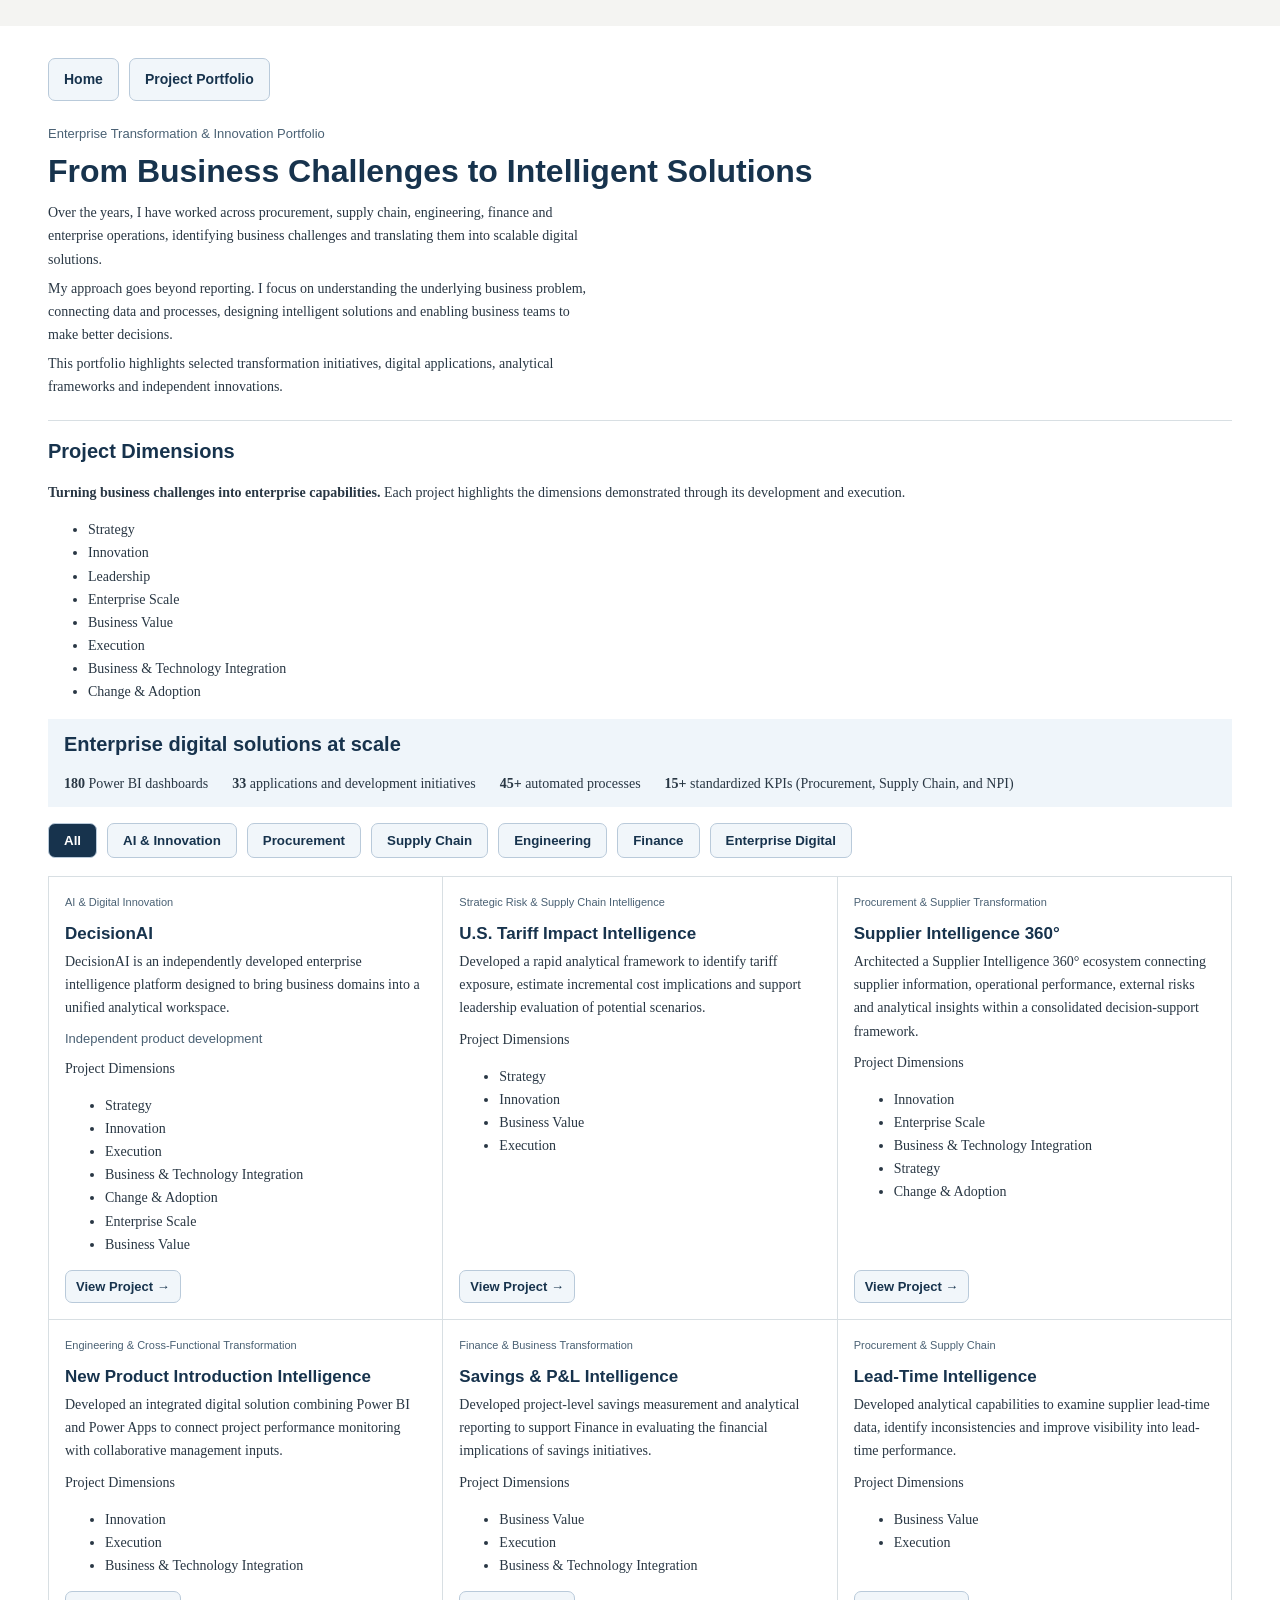
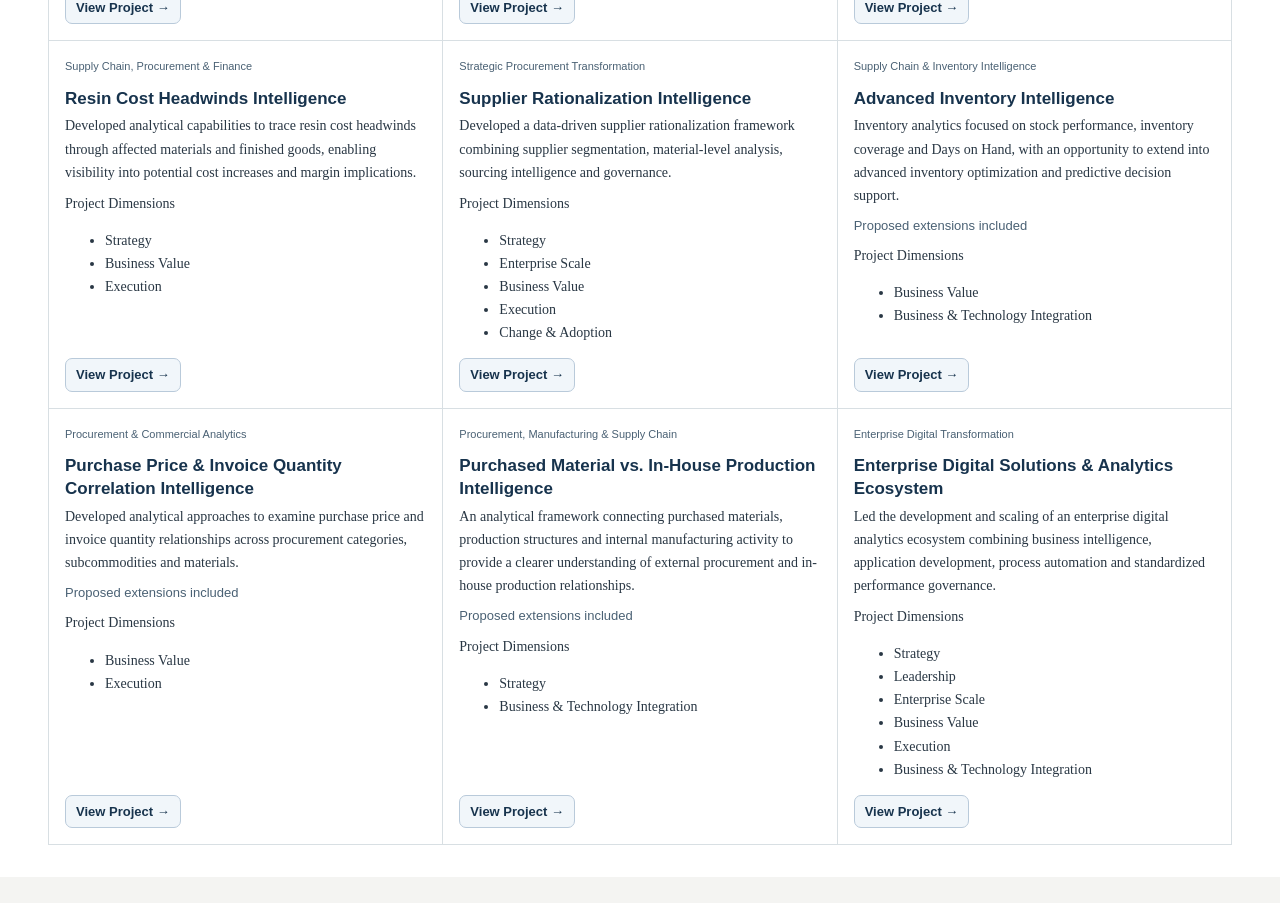
==== commit 6239e7ce: "Add files via upload" ====
--- a/projects.html
+++ b/projects.html
@@ -1 +1,2 @@
-<!doctype html><html lang="en"><head><meta charset="utf-8"><meta name="viewport" content="width=device-width,initial-scale=1"><title>Project Portfolio | Kamal Majumder</title><link rel="stylesheet" href="assets/portfolio.css"></head><body><main class="portfolio-overview"><nav aria-label="Main navigation"><a href="index.html">Home</a><a href="projects.html">Project Portfolio</a></nav><header><p class="category">Enterprise Transformation &amp; Innovation Portfolio</p><h1>From Business Challenges to Intelligent Solutions</h1><p>Over the years, I have worked across procurement, supply chain, engineering, finance and enterprise operations, identifying business challenges and translating them into scalable digital solutions.</p><p>My approach goes beyond reporting. I focus on understanding the underlying business problem, connecting data and processes, designing intelligent solutions and enabling business teams to make better decisions.</p><p>This portfolio highlights selected transformation initiatives, digital applications, analytical frameworks and independent innovations.</p></header><aside class="scale"><h2>Enterprise digital solutions at scale</h2><ul><li><strong>180</strong> Power BI dashboards</li><li><strong>33</strong> applications and development initiatives</li><li><strong>45+</strong> automated processes</li><li><strong>15+</strong> standardized KPIs (Procurement, Supply Chain, and NPI)</li></ul></aside><div class="filters" hidden role="group" aria-label="Filter projects"><button type="button" data-filter="all" aria-pressed="true">All</button><button type="button" data-filter="ai" aria-pressed="false">AI &amp; Innovation</button><button type="button" data-filter="procurement" aria-pressed="false">Procurement</button><button type="button" data-filter="supply" aria-pressed="false">Supply Chain</button><button type="button" data-filter="engineering" aria-pressed="false">Engineering</button><button type="button" data-filter="finance" aria-pressed="false">Finance</button><button type="button" data-filter="digital" aria-pressed="false">Enterprise Digital</button></div><p id="filter-status" class="sr" aria-live="polite"></p><div class="gallery"><article data-categories="ai"><div class="card-copy"><p class="category">AI &amp; Digital Innovation  </p><h2>DecisionAI</h2><p>DecisionAI is an independently developed enterprise intelligence platform designed to bring business domains into a unified analytical workspace.</p><p class="status">Independent product development</p><a class="project-link" href="projects/decisionai.html" aria-label="View project: DecisionAI">View Project →</a></div></article><article data-categories="supply procurement"><div class="card-copy"><p class="category">Strategic Risk &amp; Supply Chain Intelligence</p><h2>U.S. Tariff Impact Intelligence</h2><p>Developed a rapid analytical framework to identify tariff exposure, estimate incremental cost implications and support leadership evaluation of potential scenarios.</p><a class="project-link" href="projects/us-tariff.html" aria-label="View project: U.S. Tariff Impact Intelligence">View Project →</a></div></article><article data-categories="procurement"><div class="card-copy"><p class="category">Procurement &amp; Supplier Transformation</p><h2>Supplier Intelligence 360°</h2><p>Architected a Supplier Intelligence 360° ecosystem connecting supplier information, operational performance, external risks and analytical insights within a consolidated decision-support framework.</p><a class="project-link" href="projects/supplier-intelligence-360.html" aria-label="View project: Supplier Intelligence 360°">View Project →</a></div></article><article data-categories="engineering"><div class="card-copy"><p class="category">Engineering &amp; Cross-Functional Transformation</p><h2>New Product Introduction Intelligence</h2><p>Developed an integrated digital solution combining Power BI and Power Apps to connect project performance monitoring with collaborative management inputs.</p><a class="project-link" href="projects/npi-intelligence.html" aria-label="View project: New Product Introduction Intelligence">View Project →</a></div></article><article data-categories="finance"><div class="card-copy"><p class="category">Finance &amp; Business Transformation</p><h2>TEBIT Savings &amp; P&amp;L Intelligence</h2><p>Developed project-level savings measurement and analytical reporting to support Finance in evaluating the financial implications of TEBIT initiatives.</p><a class="project-link" href="projects/tebit-savings.html" aria-label="View project: TEBIT Savings &amp; P&amp;L Intelligence">View Project →</a></div></article><article data-categories="procurement supply"><div class="card-copy"><p class="category">Procurement &amp; Supply Chain</p><h2>Lead-Time Intelligence</h2><p>Developed analytical capabilities to examine supplier lead-time data, identify inconsistencies and improve visibility into lead-time performance.</p><a class="project-link" href="projects/leadtime-intelligence.html" aria-label="View project: Lead-Time Intelligence">View Project →</a></div></article><article data-categories="procurement supply finance"><div class="card-copy"><p class="category">Supply Chain, Procurement &amp; Finance</p><h2>Resin Cost Headwinds Intelligence</h2><p>Developed analytical capabilities to trace resin cost headwinds through affected materials and finished goods, enabling visibility into potential cost increases and margin implications.</p><a class="project-link" href="projects/resin-headwinds.html" aria-label="View project: Resin Cost Headwinds Intelligence">View Project →</a></div></article><article data-categories="procurement"><div class="card-copy"><p class="category">Strategic Procurement Transformation</p><h2>Supplier Rationalization Intelligence</h2><p>Developed a data-driven supplier rationalization framework combining supplier segmentation, material-level analysis, sourcing intelligence and governance.</p><a class="project-link" href="projects/supplier-rationalization.html" aria-label="View project: Supplier Rationalization Intelligence">View Project →</a></div></article><article data-categories="supply"><div class="card-copy"><p class="category">Supply Chain &amp; Inventory Intelligence</p><h2>Advanced Inventory Intelligence</h2><p>Inventory analytics focused on stock performance, inventory coverage and Days on Hand, with an opportunity to extend into advanced inventory optimization and predictive decision support.</p><p class="status">Proposed extensions included</p><a class="project-link" href="projects/inventory-intelligence.html" aria-label="View project: Advanced Inventory Intelligence">View Project →</a></div></article><article data-categories="procurement"><div class="card-copy"><p class="category">Procurement &amp; Commercial Analytics</p><h2>Purchase Price &amp; Invoice Quantity Correlation Intelligence</h2><p>Developed analytical approaches to examine purchase price and invoice quantity relationships across procurement categories, subcommodities and materials.</p><p class="status">Proposed extensions included</p><a class="project-link" href="projects/price-quantity-correlation.html" aria-label="View project: Purchase Price &amp; Invoice Quantity Correlation Intelligence">View Project →</a></div></article><article data-categories="procurement supply"><div class="card-copy"><p class="category">Procurement, Manufacturing &amp; Supply Chain</p><h2>Purchased Material vs. In-House Production Intelligence</h2><p>An analytical framework connecting purchased materials, production structures and internal manufacturing activity to provide a clearer understanding of external procurement and in-house production relationships.</p><p class="status">Proposed extensions included</p><a class="project-link" href="projects/make-or-buy-intelligence.html" aria-label="View project: Purchased Material vs. In-House Production Intelligence">View Project →</a></div></article><article data-categories="digital"><div class="card-copy"><p class="category">Enterprise Digital Transformation</p><h2>Enterprise Digital Solutions &amp; Analytics Ecosystem</h2><p>Led the development and scaling of an enterprise digital analytics ecosystem combining business intelligence, application development, process automation and standardized performance governance.</p><a class="project-link" href="projects/enterprise-digital-ecosystem.html" aria-label="View project: Enterprise Digital Solutions &amp; Analytics Ecosystem">View Project →</a></div></article></div></main><script defer src="assets/portfolio.js"></script></body></html>+<!doctype html><html lang="en"><head><meta charset="utf-8"><meta name="viewport" content="width=device-width,initial-scale=1"><title>Project Portfolio | Kamal Majumder</title><link rel="stylesheet" href="assets/portfolio.css"></head><body><main class="portfolio-overview"><nav aria-label="Main navigation"><a href="index.html">Home</a><a href="projects.html">Project Portfolio</a></nav><header><p class="category">Enterprise Transformation &amp; Innovation Portfolio</p><h1>From Business Challenges to Intelligent Solutions</h1><p>Over the years, I have worked across procurement, supply chain, engineering, finance and enterprise operations, identifying business challenges and translating them into scalable digital solutions.</p><p>My approach goes beyond reporting. I focus on understanding the underlying business problem, connecting data and processes, designing intelligent solutions and enabling business teams to make better decisions.</p><p>This portfolio highlights selected transformation initiatives, digital applications, analytical frameworks and independent innovations.</p></header>
+<section class="dimension-legend" aria-labelledby="dimension-legend-heading"><h2 id="dimension-legend-heading">Project Dimensions</h2><p><strong>Turning business challenges into enterprise capabilities.</strong> Each project highlights the dimensions demonstrated through its development and execution.</p><ul class="dimension-tags" role="list"><li class="dimension-tag dimension-strategy">Strategy</li><li class="dimension-tag dimension-innovation">Innovation</li><li class="dimension-tag dimension-leadership">Leadership</li><li class="dimension-tag dimension-scale">Enterprise Scale</li><li class="dimension-tag dimension-value">Business Value</li><li class="dimension-tag dimension-execution">Execution</li><li class="dimension-tag dimension-integration">Business &amp; Technology Integration</li><li class="dimension-tag dimension-adoption">Change &amp; Adoption</li></ul></section><aside class="scale"><h2>Enterprise digital solutions at scale</h2><ul><li><strong>180</strong> Power BI dashboards</li><li><strong>33</strong> applications and development initiatives</li><li><strong>45+</strong> automated processes</li><li><strong>15+</strong> standardized KPIs (Procurement, Supply Chain, and NPI)</li></ul></aside><div class="filters" hidden role="group" aria-label="Filter projects"><button type="button" data-filter="all" aria-pressed="true">All</button><button type="button" data-filter="ai" aria-pressed="false">AI &amp; Innovation</button><button type="button" data-filter="procurement" aria-pressed="false">Procurement</button><button type="button" data-filter="supply" aria-pressed="false">Supply Chain</button><button type="button" data-filter="engineering" aria-pressed="false">Engineering</button><button type="button" data-filter="finance" aria-pressed="false">Finance</button><button type="button" data-filter="digital" aria-pressed="false">Enterprise Digital</button></div><p id="filter-status" class="sr" aria-live="polite"></p><div class="gallery"><article data-categories="ai"><div class="card-copy"><p class="category">AI &amp; Digital Innovation  </p><h2>DecisionAI</h2><p>DecisionAI is an independently developed enterprise intelligence platform designed to bring business domains into a unified analytical workspace.</p><p class="status">Independent product development</p><div class="card-dimensions"><p class="dimension-label">Project Dimensions</p><ul class="dimension-tags" role="list"><li class="dimension-tag dimension-strategy">Strategy</li><li class="dimension-tag dimension-innovation">Innovation</li><li class="dimension-tag dimension-execution">Execution</li><li class="dimension-tag dimension-integration">Business &amp; Technology Integration</li><li class="dimension-tag dimension-adoption">Change &amp; Adoption</li><li class="dimension-tag dimension-scale">Enterprise Scale</li><li class="dimension-tag dimension-value">Business Value</li></ul></div><a class="project-link" href="projects/decisionai.html" aria-label="View project: DecisionAI">View Project →</a></div></article><article data-categories="supply procurement"><div class="card-copy"><p class="category">Strategic Risk &amp; Supply Chain Intelligence</p><h2>U.S. Tariff Impact Intelligence</h2><p>Developed a rapid analytical framework to identify tariff exposure, estimate incremental cost implications and support leadership evaluation of potential scenarios.</p><div class="card-dimensions"><p class="dimension-label">Project Dimensions</p><ul class="dimension-tags" role="list"><li class="dimension-tag dimension-strategy">Strategy</li><li class="dimension-tag dimension-innovation">Innovation</li><li class="dimension-tag dimension-value">Business Value</li><li class="dimension-tag dimension-execution">Execution</li></ul></div><a class="project-link" href="projects/us-tariff.html" aria-label="View project: U.S. Tariff Impact Intelligence">View Project →</a></div></article><article data-categories="procurement"><div class="card-copy"><p class="category">Procurement &amp; Supplier Transformation</p><h2>Supplier Intelligence 360°</h2><p>Architected a Supplier Intelligence 360° ecosystem connecting supplier information, operational performance, external risks and analytical insights within a consolidated decision-support framework.</p><div class="card-dimensions"><p class="dimension-label">Project Dimensions</p><ul class="dimension-tags" role="list"><li class="dimension-tag dimension-innovation">Innovation</li><li class="dimension-tag dimension-scale">Enterprise Scale</li><li class="dimension-tag dimension-integration">Business &amp; Technology Integration</li><li class="dimension-tag dimension-strategy">Strategy</li><li class="dimension-tag dimension-adoption">Change &amp; Adoption</li></ul></div><a class="project-link" href="projects/supplier-intelligence-360.html" aria-label="View project: Supplier Intelligence 360°">View Project →</a></div></article><article data-categories="engineering"><div class="card-copy"><p class="category">Engineering &amp; Cross-Functional Transformation</p><h2>New Product Introduction Intelligence</h2><p>Developed an integrated digital solution combining Power BI and Power Apps to connect project performance monitoring with collaborative management inputs.</p><div class="card-dimensions"><p class="dimension-label">Project Dimensions</p><ul class="dimension-tags" role="list"><li class="dimension-tag dimension-innovation">Innovation</li><li class="dimension-tag dimension-execution">Execution</li><li class="dimension-tag dimension-integration">Business &amp; Technology Integration</li></ul></div><a class="project-link" href="projects/npi-intelligence.html" aria-label="View project: New Product Introduction Intelligence">View Project →</a></div></article><article data-categories="finance"><div class="card-copy"><p class="category">Finance &amp; Business Transformation</p><h2>Savings &amp; P&amp;L Intelligence</h2><p>Developed project-level savings measurement and analytical reporting to support Finance in evaluating the financial implications of savings initiatives.</p><div class="card-dimensions"><p class="dimension-label">Project Dimensions</p><ul class="dimension-tags" role="list"><li class="dimension-tag dimension-value">Business Value</li><li class="dimension-tag dimension-execution">Execution</li><li class="dimension-tag dimension-integration">Business &amp; Technology Integration</li></ul></div><a class="project-link" href="projects/tebit-savings.html" aria-label="View project: Savings &amp; P&amp;L Intelligence">View Project →</a></div></article><article data-categories="procurement supply"><div class="card-copy"><p class="category">Procurement &amp; Supply Chain</p><h2>Lead-Time Intelligence</h2><p>Developed analytical capabilities to examine supplier lead-time data, identify inconsistencies and improve visibility into lead-time performance.</p><div class="card-dimensions"><p class="dimension-label">Project Dimensions</p><ul class="dimension-tags" role="list"><li class="dimension-tag dimension-value">Business Value</li><li class="dimension-tag dimension-execution">Execution</li></ul></div><a class="project-link" href="projects/leadtime-intelligence.html" aria-label="View project: Lead-Time Intelligence">View Project →</a></div></article><article data-categories="procurement supply finance"><div class="card-copy"><p class="category">Supply Chain, Procurement &amp; Finance</p><h2>Resin Cost Headwinds Intelligence</h2><p>Developed analytical capabilities to trace resin cost headwinds through affected materials and finished goods, enabling visibility into potential cost increases and margin implications.</p><div class="card-dimensions"><p class="dimension-label">Project Dimensions</p><ul class="dimension-tags" role="list"><li class="dimension-tag dimension-strategy">Strategy</li><li class="dimension-tag dimension-value">Business Value</li><li class="dimension-tag dimension-execution">Execution</li></ul></div><a class="project-link" href="projects/resin-headwinds.html" aria-label="View project: Resin Cost Headwinds Intelligence">View Project →</a></div></article><article data-categories="procurement"><div class="card-copy"><p class="category">Strategic Procurement Transformation</p><h2>Supplier Rationalization Intelligence</h2><p>Developed a data-driven supplier rationalization framework combining supplier segmentation, material-level analysis, sourcing intelligence and governance.</p><div class="card-dimensions"><p class="dimension-label">Project Dimensions</p><ul class="dimension-tags" role="list"><li class="dimension-tag dimension-strategy">Strategy</li><li class="dimension-tag dimension-scale">Enterprise Scale</li><li class="dimension-tag dimension-value">Business Value</li><li class="dimension-tag dimension-execution">Execution</li><li class="dimension-tag dimension-adoption">Change &amp; Adoption</li></ul></div><a class="project-link" href="projects/supplier-rationalization.html" aria-label="View project: Supplier Rationalization Intelligence">View Project →</a></div></article><article data-categories="supply"><div class="card-copy"><p class="category">Supply Chain &amp; Inventory Intelligence</p><h2>Advanced Inventory Intelligence</h2><p>Inventory analytics focused on stock performance, inventory coverage and Days on Hand, with an opportunity to extend into advanced inventory optimization and predictive decision support.</p><p class="status">Proposed extensions included</p><div class="card-dimensions"><p class="dimension-label">Project Dimensions</p><ul class="dimension-tags" role="list"><li class="dimension-tag dimension-value">Business Value</li><li class="dimension-tag dimension-integration">Business &amp; Technology Integration</li></ul></div><a class="project-link" href="projects/inventory-intelligence.html" aria-label="View project: Advanced Inventory Intelligence">View Project →</a></div></article><article data-categories="procurement"><div class="card-copy"><p class="category">Procurement &amp; Commercial Analytics</p><h2>Purchase Price &amp; Invoice Quantity Correlation Intelligence</h2><p>Developed analytical approaches to examine purchase price and invoice quantity relationships across procurement categories, subcommodities and materials.</p><p class="status">Proposed extensions included</p><div class="card-dimensions"><p class="dimension-label">Project Dimensions</p><ul class="dimension-tags" role="list"><li class="dimension-tag dimension-value">Business Value</li><li class="dimension-tag dimension-execution">Execution</li></ul></div><a class="project-link" href="projects/price-quantity-correlation.html" aria-label="View project: Purchase Price &amp; Invoice Quantity Correlation Intelligence">View Project →</a></div></article><article data-categories="procurement supply"><div class="card-copy"><p class="category">Procurement, Manufacturing &amp; Supply Chain</p><h2>Purchased Material vs. In-House Production Intelligence</h2><p>An analytical framework connecting purchased materials, production structures and internal manufacturing activity to provide a clearer understanding of external procurement and in-house production relationships.</p><p class="status">Proposed extensions included</p><div class="card-dimensions"><p class="dimension-label">Project Dimensions</p><ul class="dimension-tags" role="list"><li class="dimension-tag dimension-strategy">Strategy</li><li class="dimension-tag dimension-integration">Business &amp; Technology Integration</li></ul></div><a class="project-link" href="projects/make-or-buy-intelligence.html" aria-label="View project: Purchased Material vs. In-House Production Intelligence">View Project →</a></div></article><article data-categories="digital"><div class="card-copy"><p class="category">Enterprise Digital Transformation</p><h2>Enterprise Digital Solutions &amp; Analytics Ecosystem</h2><p>Led the development and scaling of an enterprise digital analytics ecosystem combining business intelligence, application development, process automation and standardized performance governance.</p><div class="card-dimensions"><p class="dimension-label">Project Dimensions</p><ul class="dimension-tags" role="list"><li class="dimension-tag dimension-strategy">Strategy</li><li class="dimension-tag dimension-leadership">Leadership</li><li class="dimension-tag dimension-scale">Enterprise Scale</li><li class="dimension-tag dimension-value">Business Value</li><li class="dimension-tag dimension-execution">Execution</li><li class="dimension-tag dimension-integration">Business &amp; Technology Integration</li></ul></div><a class="project-link" href="projects/enterprise-digital-ecosystem.html" aria-label="View project: Enterprise Digital Solutions &amp; Analytics Ecosystem">View Project →</a></div></article></div></main><script defer src="assets/portfolio.js"></script></body></html>
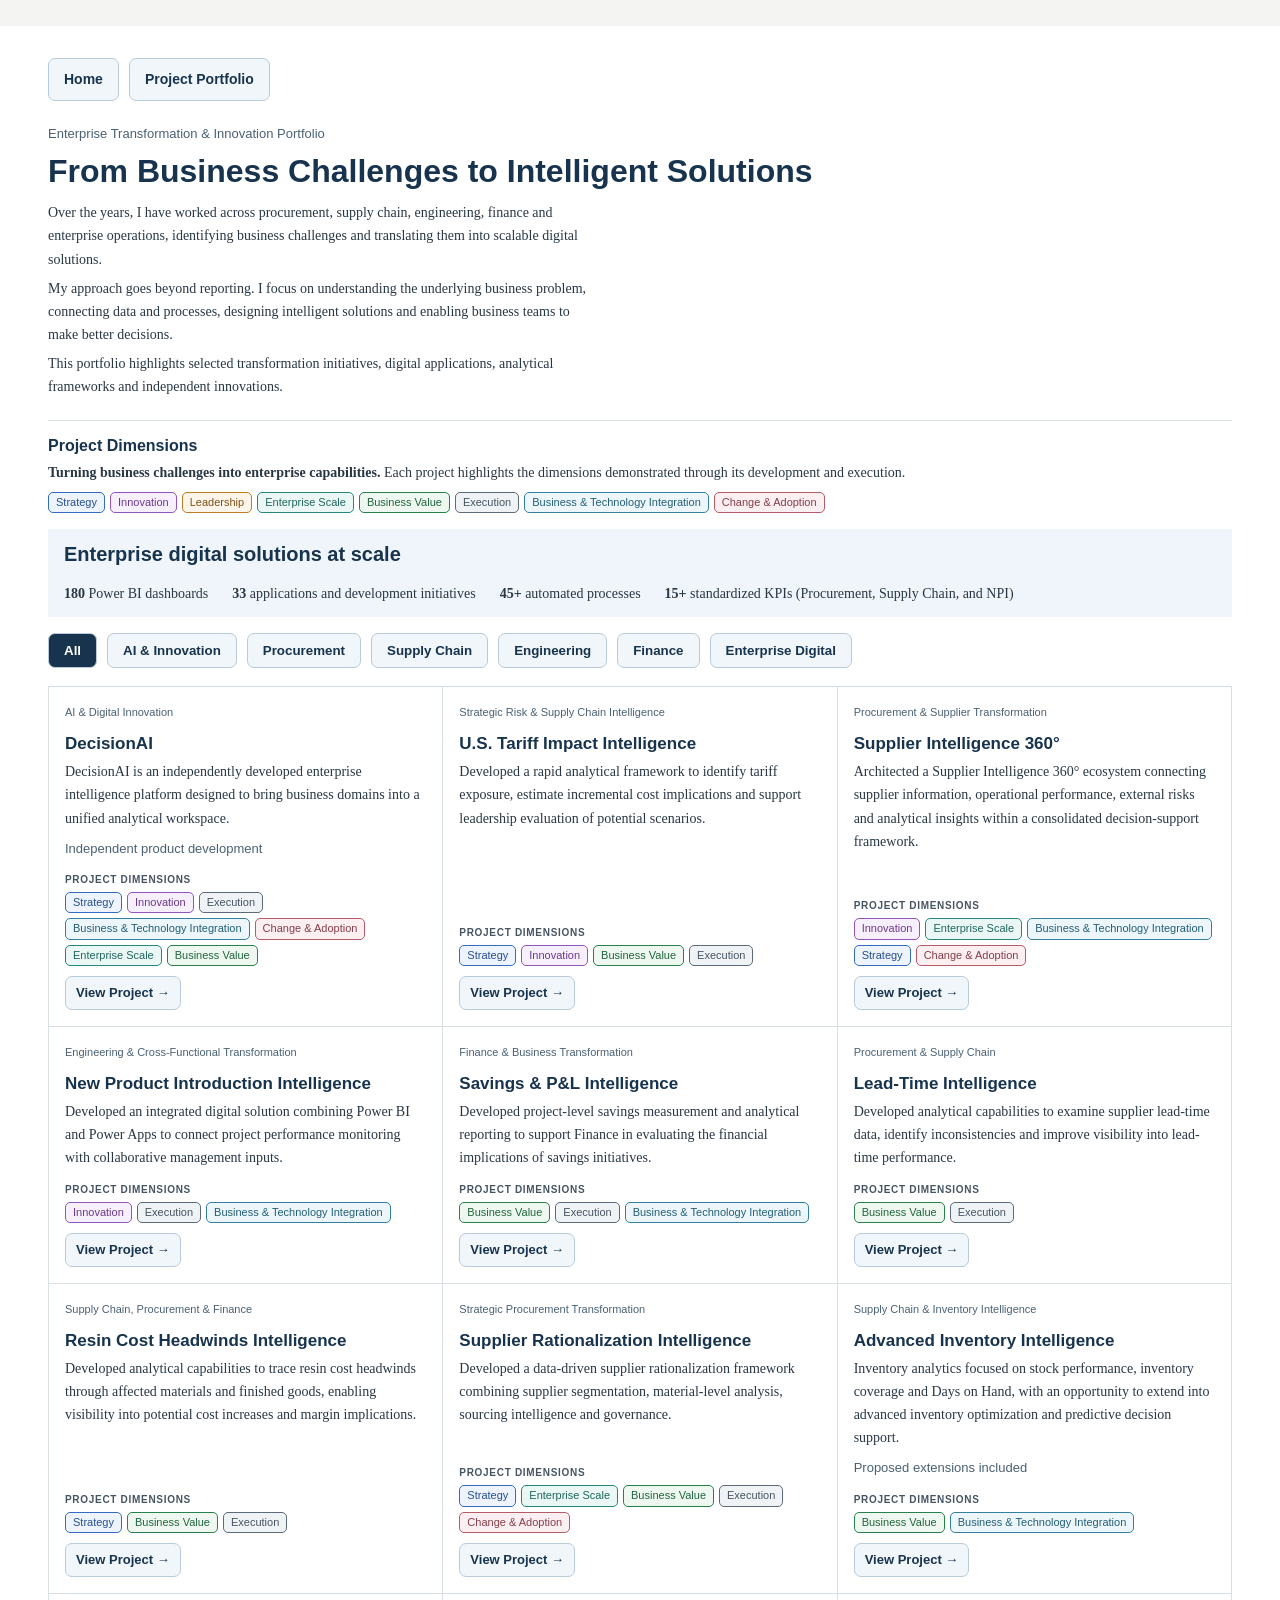
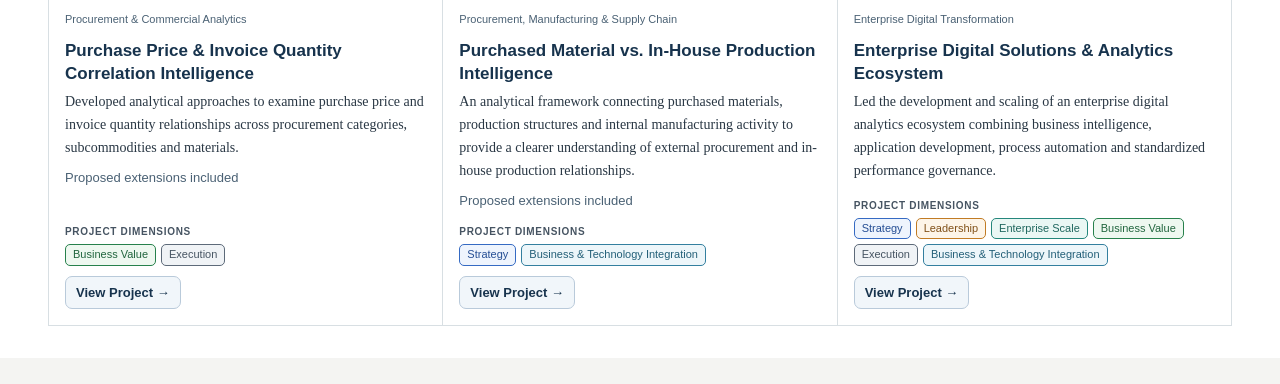
==== commit d4cff6ab: "Add files via upload" ====
--- a/projects.html
+++ b/projects.html
@@ -1,2 +1,22 @@
-<!doctype html><html lang="en"><head><meta charset="utf-8"><meta name="viewport" content="width=device-width,initial-scale=1"><title>Project Portfolio | Kamal Majumder</title><link rel="stylesheet" href="assets/portfolio.css"></head><body><main class="portfolio-overview"><nav aria-label="Main navigation"><a href="index.html">Home</a><a href="projects.html">Project Portfolio</a></nav><header><p class="category">Enterprise Transformation &amp; Innovation Portfolio</p><h1>From Business Challenges to Intelligent Solutions</h1><p>Over the years, I have worked across procurement, supply chain, engineering, finance and enterprise operations, identifying business challenges and translating them into scalable digital solutions.</p><p>My approach goes beyond reporting. I focus on understanding the underlying business problem, connecting data and processes, designing intelligent solutions and enabling business teams to make better decisions.</p><p>This portfolio highlights selected transformation initiatives, digital applications, analytical frameworks and independent innovations.</p></header>
+<!doctype html><html lang="en"><head><meta charset="utf-8"><meta name="viewport" content="width=device-width,initial-scale=1"><title>Project Portfolio | Kamal Majumder</title><link rel="stylesheet" href="assets/portfolio.css">
+<style>
+/* Project dimensions are shared by the legend and gallery cards. */
+.dimension-legend {padding:14px 0 0}
+.dimension-legend h2 {margin:0 0 4px;font-size:16px}
+.dimension-legend p {margin:0 0 8px}
+.dimension-tags {display:flex;flex-wrap:wrap;gap:5px;list-style:none;margin:0;padding:0}
+.dimension-tag {max-width:100%;padding:2px 7px;border:1px solid var(--dimension-border);border-radius:5px;background:var(--dimension-bg);color:var(--dimension-text);font:400 11px/1.4 Arial,sans-serif;overflow-wrap:anywhere}
+.portfolio-overview .card-dimensions {margin-top:auto;padding-top:6px;margin-bottom:10px}
+.portfolio-overview .card-copy .dimension-label {margin-bottom:5px;color:#465462;text-transform:uppercase;font:600 10px/1.4 Arial,sans-serif;letter-spacing:.07em}
+.portfolio-overview .card-dimensions + .project-link {margin-top:0}
+.dimension-strategy{--dimension-border:#356AC3;--dimension-bg:#eef4fd;--dimension-text:#254e94}
+.dimension-innovation{--dimension-border:#9255BE;--dimension-bg:#f7effc;--dimension-text:#6c398e}
+.dimension-leadership{--dimension-border:#C17B24;--dimension-bg:#fdf5e9;--dimension-text:#805018}
+.dimension-scale{--dimension-border:#25877C;--dimension-bg:#eaf7f4;--dimension-text:#20675f}
+.dimension-value{--dimension-border:#27814C;--dimension-bg:#eef8f0;--dimension-text:#21653e}
+.dimension-execution{--dimension-border:#5D6A79;--dimension-bg:#f0f3f6;--dimension-text:#465462}
+.dimension-integration{--dimension-border:#337F9F;--dimension-bg:#edf6fa;--dimension-text:#235f78}
+.dimension-adoption{--dimension-border:#B65B68;--dimension-bg:#fbeff2;--dimension-text:#863d49}
+</style>
+</head><body><main class="portfolio-overview"><nav aria-label="Main navigation"><a href="index.html">Home</a><a href="projects.html">Project Portfolio</a></nav><header><p class="category">Enterprise Transformation &amp; Innovation Portfolio</p><h1>From Business Challenges to Intelligent Solutions</h1><p>Over the years, I have worked across procurement, supply chain, engineering, finance and enterprise operations, identifying business challenges and translating them into scalable digital solutions.</p><p>My approach goes beyond reporting. I focus on understanding the underlying business problem, connecting data and processes, designing intelligent solutions and enabling business teams to make better decisions.</p><p>This portfolio highlights selected transformation initiatives, digital applications, analytical frameworks and independent innovations.</p></header>
 <section class="dimension-legend" aria-labelledby="dimension-legend-heading"><h2 id="dimension-legend-heading">Project Dimensions</h2><p><strong>Turning business challenges into enterprise capabilities.</strong> Each project highlights the dimensions demonstrated through its development and execution.</p><ul class="dimension-tags" role="list"><li class="dimension-tag dimension-strategy">Strategy</li><li class="dimension-tag dimension-innovation">Innovation</li><li class="dimension-tag dimension-leadership">Leadership</li><li class="dimension-tag dimension-scale">Enterprise Scale</li><li class="dimension-tag dimension-value">Business Value</li><li class="dimension-tag dimension-execution">Execution</li><li class="dimension-tag dimension-integration">Business &amp; Technology Integration</li><li class="dimension-tag dimension-adoption">Change &amp; Adoption</li></ul></section><aside class="scale"><h2>Enterprise digital solutions at scale</h2><ul><li><strong>180</strong> Power BI dashboards</li><li><strong>33</strong> applications and development initiatives</li><li><strong>45+</strong> automated processes</li><li><strong>15+</strong> standardized KPIs (Procurement, Supply Chain, and NPI)</li></ul></aside><div class="filters" hidden role="group" aria-label="Filter projects"><button type="button" data-filter="all" aria-pressed="true">All</button><button type="button" data-filter="ai" aria-pressed="false">AI &amp; Innovation</button><button type="button" data-filter="procurement" aria-pressed="false">Procurement</button><button type="button" data-filter="supply" aria-pressed="false">Supply Chain</button><button type="button" data-filter="engineering" aria-pressed="false">Engineering</button><button type="button" data-filter="finance" aria-pressed="false">Finance</button><button type="button" data-filter="digital" aria-pressed="false">Enterprise Digital</button></div><p id="filter-status" class="sr" aria-live="polite"></p><div class="gallery"><article data-categories="ai"><div class="card-copy"><p class="category">AI &amp; Digital Innovation  </p><h2>DecisionAI</h2><p>DecisionAI is an independently developed enterprise intelligence platform designed to bring business domains into a unified analytical workspace.</p><p class="status">Independent product development</p><div class="card-dimensions"><p class="dimension-label">Project Dimensions</p><ul class="dimension-tags" role="list"><li class="dimension-tag dimension-strategy">Strategy</li><li class="dimension-tag dimension-innovation">Innovation</li><li class="dimension-tag dimension-execution">Execution</li><li class="dimension-tag dimension-integration">Business &amp; Technology Integration</li><li class="dimension-tag dimension-adoption">Change &amp; Adoption</li><li class="dimension-tag dimension-scale">Enterprise Scale</li><li class="dimension-tag dimension-value">Business Value</li></ul></div><a class="project-link" href="projects/decisionai.html" aria-label="View project: DecisionAI">View Project →</a></div></article><article data-categories="supply procurement"><div class="card-copy"><p class="category">Strategic Risk &amp; Supply Chain Intelligence</p><h2>U.S. Tariff Impact Intelligence</h2><p>Developed a rapid analytical framework to identify tariff exposure, estimate incremental cost implications and support leadership evaluation of potential scenarios.</p><div class="card-dimensions"><p class="dimension-label">Project Dimensions</p><ul class="dimension-tags" role="list"><li class="dimension-tag dimension-strategy">Strategy</li><li class="dimension-tag dimension-innovation">Innovation</li><li class="dimension-tag dimension-value">Business Value</li><li class="dimension-tag dimension-execution">Execution</li></ul></div><a class="project-link" href="projects/us-tariff.html" aria-label="View project: U.S. Tariff Impact Intelligence">View Project →</a></div></article><article data-categories="procurement"><div class="card-copy"><p class="category">Procurement &amp; Supplier Transformation</p><h2>Supplier Intelligence 360°</h2><p>Architected a Supplier Intelligence 360° ecosystem connecting supplier information, operational performance, external risks and analytical insights within a consolidated decision-support framework.</p><div class="card-dimensions"><p class="dimension-label">Project Dimensions</p><ul class="dimension-tags" role="list"><li class="dimension-tag dimension-innovation">Innovation</li><li class="dimension-tag dimension-scale">Enterprise Scale</li><li class="dimension-tag dimension-integration">Business &amp; Technology Integration</li><li class="dimension-tag dimension-strategy">Strategy</li><li class="dimension-tag dimension-adoption">Change &amp; Adoption</li></ul></div><a class="project-link" href="projects/supplier-intelligence-360.html" aria-label="View project: Supplier Intelligence 360°">View Project →</a></div></article><article data-categories="engineering"><div class="card-copy"><p class="category">Engineering &amp; Cross-Functional Transformation</p><h2>New Product Introduction Intelligence</h2><p>Developed an integrated digital solution combining Power BI and Power Apps to connect project performance monitoring with collaborative management inputs.</p><div class="card-dimensions"><p class="dimension-label">Project Dimensions</p><ul class="dimension-tags" role="list"><li class="dimension-tag dimension-innovation">Innovation</li><li class="dimension-tag dimension-execution">Execution</li><li class="dimension-tag dimension-integration">Business &amp; Technology Integration</li></ul></div><a class="project-link" href="projects/npi-intelligence.html" aria-label="View project: New Product Introduction Intelligence">View Project →</a></div></article><article data-categories="finance"><div class="card-copy"><p class="category">Finance &amp; Business Transformation</p><h2>Savings &amp; P&amp;L Intelligence</h2><p>Developed project-level savings measurement and analytical reporting to support Finance in evaluating the financial implications of savings initiatives.</p><div class="card-dimensions"><p class="dimension-label">Project Dimensions</p><ul class="dimension-tags" role="list"><li class="dimension-tag dimension-value">Business Value</li><li class="dimension-tag dimension-execution">Execution</li><li class="dimension-tag dimension-integration">Business &amp; Technology Integration</li></ul></div><a class="project-link" href="projects/tebit-savings.html" aria-label="View project: Savings &amp; P&amp;L Intelligence">View Project →</a></div></article><article data-categories="procurement supply"><div class="card-copy"><p class="category">Procurement &amp; Supply Chain</p><h2>Lead-Time Intelligence</h2><p>Developed analytical capabilities to examine supplier lead-time data, identify inconsistencies and improve visibility into lead-time performance.</p><div class="card-dimensions"><p class="dimension-label">Project Dimensions</p><ul class="dimension-tags" role="list"><li class="dimension-tag dimension-value">Business Value</li><li class="dimension-tag dimension-execution">Execution</li></ul></div><a class="project-link" href="projects/leadtime-intelligence.html" aria-label="View project: Lead-Time Intelligence">View Project →</a></div></article><article data-categories="procurement supply finance"><div class="card-copy"><p class="category">Supply Chain, Procurement &amp; Finance</p><h2>Resin Cost Headwinds Intelligence</h2><p>Developed analytical capabilities to trace resin cost headwinds through affected materials and finished goods, enabling visibility into potential cost increases and margin implications.</p><div class="card-dimensions"><p class="dimension-label">Project Dimensions</p><ul class="dimension-tags" role="list"><li class="dimension-tag dimension-strategy">Strategy</li><li class="dimension-tag dimension-value">Business Value</li><li class="dimension-tag dimension-execution">Execution</li></ul></div><a class="project-link" href="projects/resin-headwinds.html" aria-label="View project: Resin Cost Headwinds Intelligence">View Project →</a></div></article><article data-categories="procurement"><div class="card-copy"><p class="category">Strategic Procurement Transformation</p><h2>Supplier Rationalization Intelligence</h2><p>Developed a data-driven supplier rationalization framework combining supplier segmentation, material-level analysis, sourcing intelligence and governance.</p><div class="card-dimensions"><p class="dimension-label">Project Dimensions</p><ul class="dimension-tags" role="list"><li class="dimension-tag dimension-strategy">Strategy</li><li class="dimension-tag dimension-scale">Enterprise Scale</li><li class="dimension-tag dimension-value">Business Value</li><li class="dimension-tag dimension-execution">Execution</li><li class="dimension-tag dimension-adoption">Change &amp; Adoption</li></ul></div><a class="project-link" href="projects/supplier-rationalization.html" aria-label="View project: Supplier Rationalization Intelligence">View Project →</a></div></article><article data-categories="supply"><div class="card-copy"><p class="category">Supply Chain &amp; Inventory Intelligence</p><h2>Advanced Inventory Intelligence</h2><p>Inventory analytics focused on stock performance, inventory coverage and Days on Hand, with an opportunity to extend into advanced inventory optimization and predictive decision support.</p><p class="status">Proposed extensions included</p><div class="card-dimensions"><p class="dimension-label">Project Dimensions</p><ul class="dimension-tags" role="list"><li class="dimension-tag dimension-value">Business Value</li><li class="dimension-tag dimension-integration">Business &amp; Technology Integration</li></ul></div><a class="project-link" href="projects/inventory-intelligence.html" aria-label="View project: Advanced Inventory Intelligence">View Project →</a></div></article><article data-categories="procurement"><div class="card-copy"><p class="category">Procurement &amp; Commercial Analytics</p><h2>Purchase Price &amp; Invoice Quantity Correlation Intelligence</h2><p>Developed analytical approaches to examine purchase price and invoice quantity relationships across procurement categories, subcommodities and materials.</p><p class="status">Proposed extensions included</p><div class="card-dimensions"><p class="dimension-label">Project Dimensions</p><ul class="dimension-tags" role="list"><li class="dimension-tag dimension-value">Business Value</li><li class="dimension-tag dimension-execution">Execution</li></ul></div><a class="project-link" href="projects/price-quantity-correlation.html" aria-label="View project: Purchase Price &amp; Invoice Quantity Correlation Intelligence">View Project →</a></div></article><article data-categories="procurement supply"><div class="card-copy"><p class="category">Procurement, Manufacturing &amp; Supply Chain</p><h2>Purchased Material vs. In-House Production Intelligence</h2><p>An analytical framework connecting purchased materials, production structures and internal manufacturing activity to provide a clearer understanding of external procurement and in-house production relationships.</p><p class="status">Proposed extensions included</p><div class="card-dimensions"><p class="dimension-label">Project Dimensions</p><ul class="dimension-tags" role="list"><li class="dimension-tag dimension-strategy">Strategy</li><li class="dimension-tag dimension-integration">Business &amp; Technology Integration</li></ul></div><a class="project-link" href="projects/make-or-buy-intelligence.html" aria-label="View project: Purchased Material vs. In-House Production Intelligence">View Project →</a></div></article><article data-categories="digital"><div class="card-copy"><p class="category">Enterprise Digital Transformation</p><h2>Enterprise Digital Solutions &amp; Analytics Ecosystem</h2><p>Led the development and scaling of an enterprise digital analytics ecosystem combining business intelligence, application development, process automation and standardized performance governance.</p><div class="card-dimensions"><p class="dimension-label">Project Dimensions</p><ul class="dimension-tags" role="list"><li class="dimension-tag dimension-strategy">Strategy</li><li class="dimension-tag dimension-leadership">Leadership</li><li class="dimension-tag dimension-scale">Enterprise Scale</li><li class="dimension-tag dimension-value">Business Value</li><li class="dimension-tag dimension-execution">Execution</li><li class="dimension-tag dimension-integration">Business &amp; Technology Integration</li></ul></div><a class="project-link" href="projects/enterprise-digital-ecosystem.html" aria-label="View project: Enterprise Digital Solutions &amp; Analytics Ecosystem">View Project →</a></div></article></div></main><script defer src="assets/portfolio.js"></script></body></html>
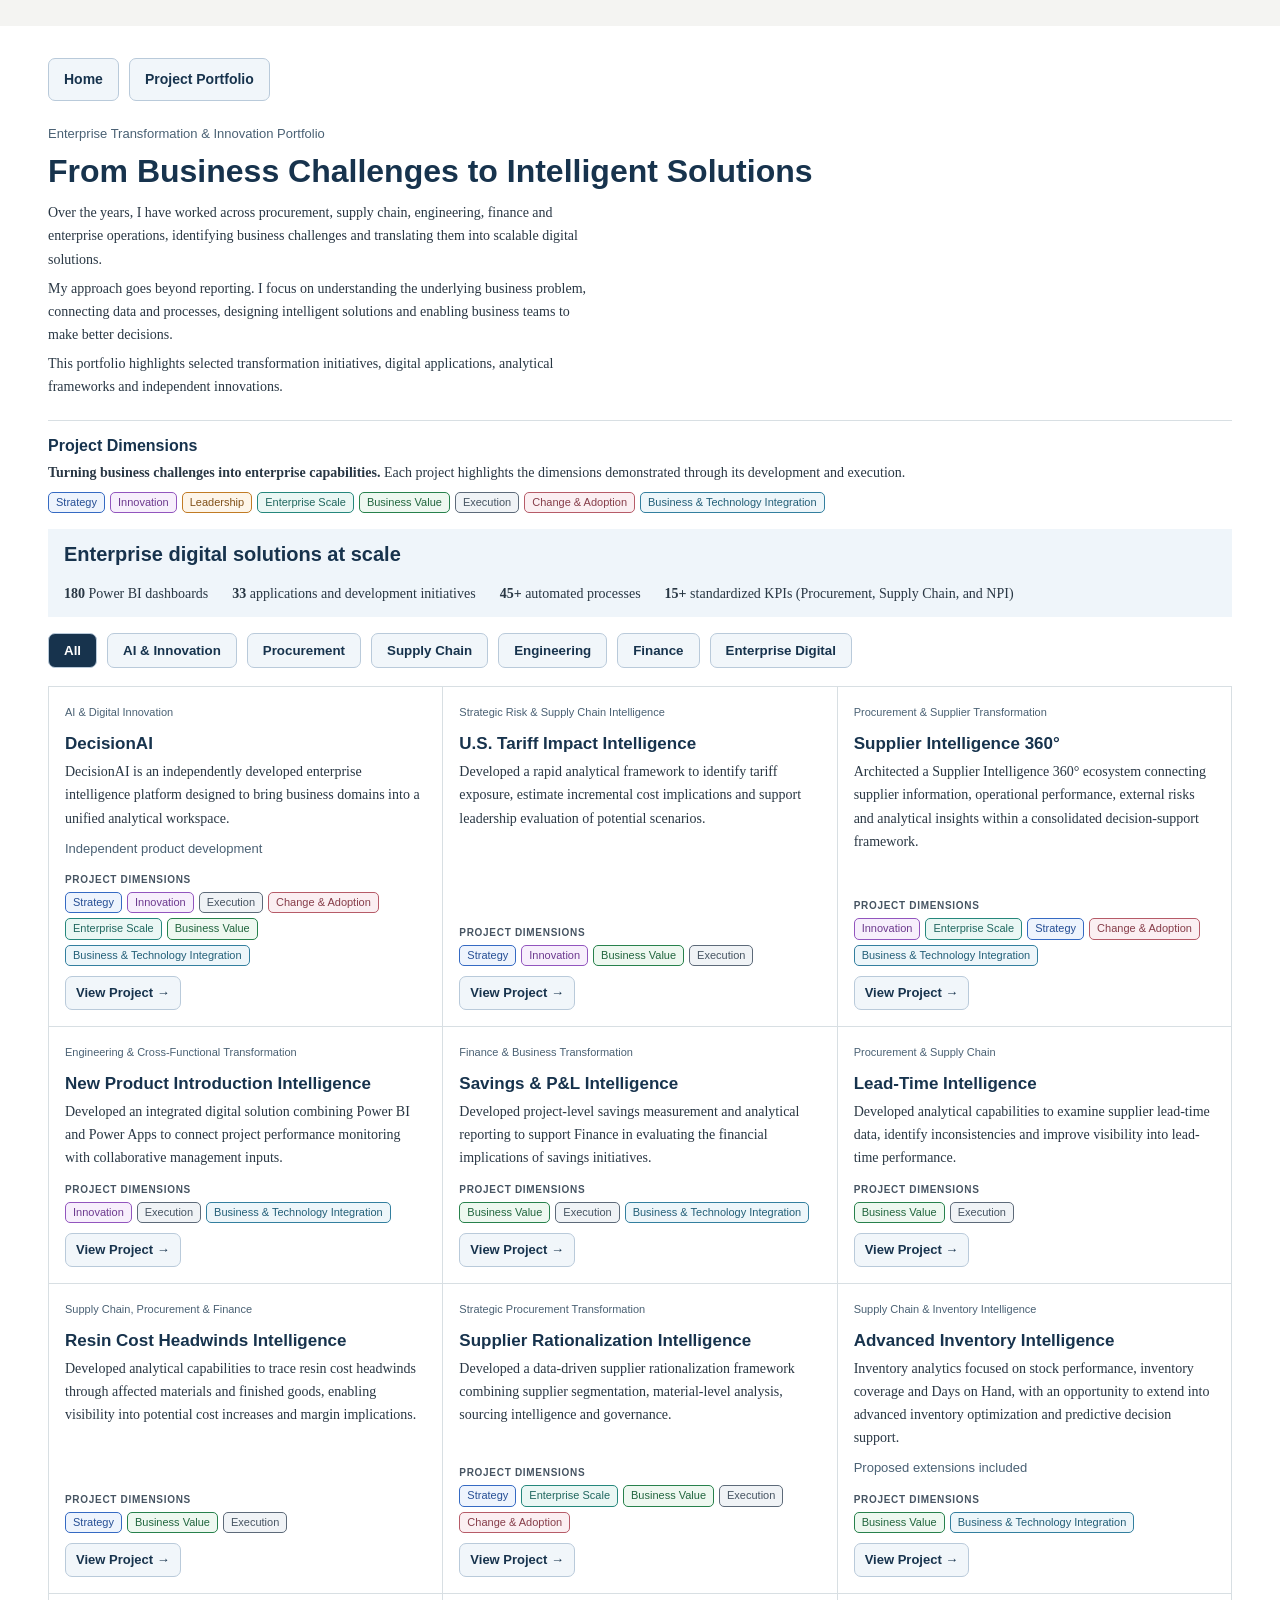
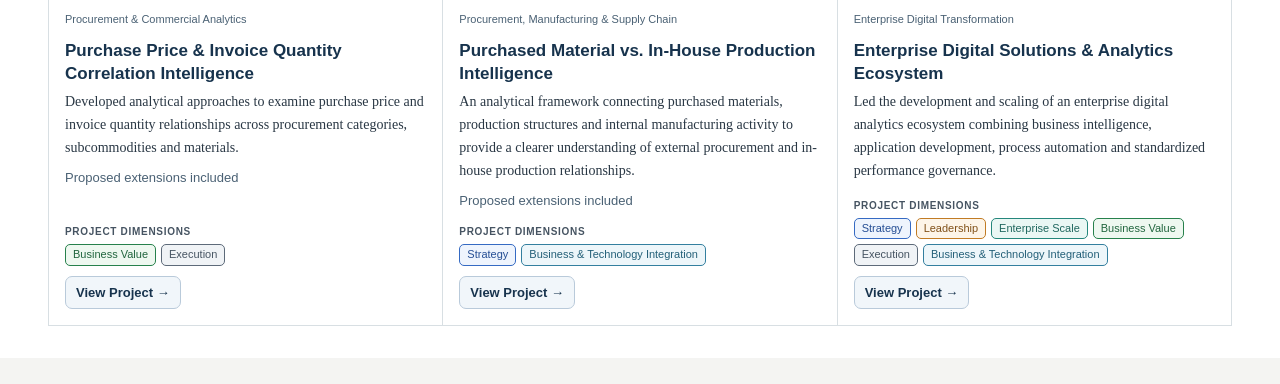
==== commit 910d2f57: "Add files via upload" ====
--- a/projects.html
+++ b/projects.html
@@ -19,4 +19,4 @@
 .dimension-adoption{--dimension-border:#B65B68;--dimension-bg:#fbeff2;--dimension-text:#863d49}
 </style>
 </head><body><main class="portfolio-overview"><nav aria-label="Main navigation"><a href="index.html">Home</a><a href="projects.html">Project Portfolio</a></nav><header><p class="category">Enterprise Transformation &amp; Innovation Portfolio</p><h1>From Business Challenges to Intelligent Solutions</h1><p>Over the years, I have worked across procurement, supply chain, engineering, finance and enterprise operations, identifying business challenges and translating them into scalable digital solutions.</p><p>My approach goes beyond reporting. I focus on understanding the underlying business problem, connecting data and processes, designing intelligent solutions and enabling business teams to make better decisions.</p><p>This portfolio highlights selected transformation initiatives, digital applications, analytical frameworks and independent innovations.</p></header>
-<section class="dimension-legend" aria-labelledby="dimension-legend-heading"><h2 id="dimension-legend-heading">Project Dimensions</h2><p><strong>Turning business challenges into enterprise capabilities.</strong> Each project highlights the dimensions demonstrated through its development and execution.</p><ul class="dimension-tags" role="list"><li class="dimension-tag dimension-strategy">Strategy</li><li class="dimension-tag dimension-innovation">Innovation</li><li class="dimension-tag dimension-leadership">Leadership</li><li class="dimension-tag dimension-scale">Enterprise Scale</li><li class="dimension-tag dimension-value">Business Value</li><li class="dimension-tag dimension-execution">Execution</li><li class="dimension-tag dimension-integration">Business &amp; Technology Integration</li><li class="dimension-tag dimension-adoption">Change &amp; Adoption</li></ul></section><aside class="scale"><h2>Enterprise digital solutions at scale</h2><ul><li><strong>180</strong> Power BI dashboards</li><li><strong>33</strong> applications and development initiatives</li><li><strong>45+</strong> automated processes</li><li><strong>15+</strong> standardized KPIs (Procurement, Supply Chain, and NPI)</li></ul></aside><div class="filters" hidden role="group" aria-label="Filter projects"><button type="button" data-filter="all" aria-pressed="true">All</button><button type="button" data-filter="ai" aria-pressed="false">AI &amp; Innovation</button><button type="button" data-filter="procurement" aria-pressed="false">Procurement</button><button type="button" data-filter="supply" aria-pressed="false">Supply Chain</button><button type="button" data-filter="engineering" aria-pressed="false">Engineering</button><button type="button" data-filter="finance" aria-pressed="false">Finance</button><button type="button" data-filter="digital" aria-pressed="false">Enterprise Digital</button></div><p id="filter-status" class="sr" aria-live="polite"></p><div class="gallery"><article data-categories="ai"><div class="card-copy"><p class="category">AI &amp; Digital Innovation  </p><h2>DecisionAI</h2><p>DecisionAI is an independently developed enterprise intelligence platform designed to bring business domains into a unified analytical workspace.</p><p class="status">Independent product development</p><div class="card-dimensions"><p class="dimension-label">Project Dimensions</p><ul class="dimension-tags" role="list"><li class="dimension-tag dimension-strategy">Strategy</li><li class="dimension-tag dimension-innovation">Innovation</li><li class="dimension-tag dimension-execution">Execution</li><li class="dimension-tag dimension-integration">Business &amp; Technology Integration</li><li class="dimension-tag dimension-adoption">Change &amp; Adoption</li><li class="dimension-tag dimension-scale">Enterprise Scale</li><li class="dimension-tag dimension-value">Business Value</li></ul></div><a class="project-link" href="projects/decisionai.html" aria-label="View project: DecisionAI">View Project →</a></div></article><article data-categories="supply procurement"><div class="card-copy"><p class="category">Strategic Risk &amp; Supply Chain Intelligence</p><h2>U.S. Tariff Impact Intelligence</h2><p>Developed a rapid analytical framework to identify tariff exposure, estimate incremental cost implications and support leadership evaluation of potential scenarios.</p><div class="card-dimensions"><p class="dimension-label">Project Dimensions</p><ul class="dimension-tags" role="list"><li class="dimension-tag dimension-strategy">Strategy</li><li class="dimension-tag dimension-innovation">Innovation</li><li class="dimension-tag dimension-value">Business Value</li><li class="dimension-tag dimension-execution">Execution</li></ul></div><a class="project-link" href="projects/us-tariff.html" aria-label="View project: U.S. Tariff Impact Intelligence">View Project →</a></div></article><article data-categories="procurement"><div class="card-copy"><p class="category">Procurement &amp; Supplier Transformation</p><h2>Supplier Intelligence 360°</h2><p>Architected a Supplier Intelligence 360° ecosystem connecting supplier information, operational performance, external risks and analytical insights within a consolidated decision-support framework.</p><div class="card-dimensions"><p class="dimension-label">Project Dimensions</p><ul class="dimension-tags" role="list"><li class="dimension-tag dimension-innovation">Innovation</li><li class="dimension-tag dimension-scale">Enterprise Scale</li><li class="dimension-tag dimension-integration">Business &amp; Technology Integration</li><li class="dimension-tag dimension-strategy">Strategy</li><li class="dimension-tag dimension-adoption">Change &amp; Adoption</li></ul></div><a class="project-link" href="projects/supplier-intelligence-360.html" aria-label="View project: Supplier Intelligence 360°">View Project →</a></div></article><article data-categories="engineering"><div class="card-copy"><p class="category">Engineering &amp; Cross-Functional Transformation</p><h2>New Product Introduction Intelligence</h2><p>Developed an integrated digital solution combining Power BI and Power Apps to connect project performance monitoring with collaborative management inputs.</p><div class="card-dimensions"><p class="dimension-label">Project Dimensions</p><ul class="dimension-tags" role="list"><li class="dimension-tag dimension-innovation">Innovation</li><li class="dimension-tag dimension-execution">Execution</li><li class="dimension-tag dimension-integration">Business &amp; Technology Integration</li></ul></div><a class="project-link" href="projects/npi-intelligence.html" aria-label="View project: New Product Introduction Intelligence">View Project →</a></div></article><article data-categories="finance"><div class="card-copy"><p class="category">Finance &amp; Business Transformation</p><h2>Savings &amp; P&amp;L Intelligence</h2><p>Developed project-level savings measurement and analytical reporting to support Finance in evaluating the financial implications of savings initiatives.</p><div class="card-dimensions"><p class="dimension-label">Project Dimensions</p><ul class="dimension-tags" role="list"><li class="dimension-tag dimension-value">Business Value</li><li class="dimension-tag dimension-execution">Execution</li><li class="dimension-tag dimension-integration">Business &amp; Technology Integration</li></ul></div><a class="project-link" href="projects/tebit-savings.html" aria-label="View project: Savings &amp; P&amp;L Intelligence">View Project →</a></div></article><article data-categories="procurement supply"><div class="card-copy"><p class="category">Procurement &amp; Supply Chain</p><h2>Lead-Time Intelligence</h2><p>Developed analytical capabilities to examine supplier lead-time data, identify inconsistencies and improve visibility into lead-time performance.</p><div class="card-dimensions"><p class="dimension-label">Project Dimensions</p><ul class="dimension-tags" role="list"><li class="dimension-tag dimension-value">Business Value</li><li class="dimension-tag dimension-execution">Execution</li></ul></div><a class="project-link" href="projects/leadtime-intelligence.html" aria-label="View project: Lead-Time Intelligence">View Project →</a></div></article><article data-categories="procurement supply finance"><div class="card-copy"><p class="category">Supply Chain, Procurement &amp; Finance</p><h2>Resin Cost Headwinds Intelligence</h2><p>Developed analytical capabilities to trace resin cost headwinds through affected materials and finished goods, enabling visibility into potential cost increases and margin implications.</p><div class="card-dimensions"><p class="dimension-label">Project Dimensions</p><ul class="dimension-tags" role="list"><li class="dimension-tag dimension-strategy">Strategy</li><li class="dimension-tag dimension-value">Business Value</li><li class="dimension-tag dimension-execution">Execution</li></ul></div><a class="project-link" href="projects/resin-headwinds.html" aria-label="View project: Resin Cost Headwinds Intelligence">View Project →</a></div></article><article data-categories="procurement"><div class="card-copy"><p class="category">Strategic Procurement Transformation</p><h2>Supplier Rationalization Intelligence</h2><p>Developed a data-driven supplier rationalization framework combining supplier segmentation, material-level analysis, sourcing intelligence and governance.</p><div class="card-dimensions"><p class="dimension-label">Project Dimensions</p><ul class="dimension-tags" role="list"><li class="dimension-tag dimension-strategy">Strategy</li><li class="dimension-tag dimension-scale">Enterprise Scale</li><li class="dimension-tag dimension-value">Business Value</li><li class="dimension-tag dimension-execution">Execution</li><li class="dimension-tag dimension-adoption">Change &amp; Adoption</li></ul></div><a class="project-link" href="projects/supplier-rationalization.html" aria-label="View project: Supplier Rationalization Intelligence">View Project →</a></div></article><article data-categories="supply"><div class="card-copy"><p class="category">Supply Chain &amp; Inventory Intelligence</p><h2>Advanced Inventory Intelligence</h2><p>Inventory analytics focused on stock performance, inventory coverage and Days on Hand, with an opportunity to extend into advanced inventory optimization and predictive decision support.</p><p class="status">Proposed extensions included</p><div class="card-dimensions"><p class="dimension-label">Project Dimensions</p><ul class="dimension-tags" role="list"><li class="dimension-tag dimension-value">Business Value</li><li class="dimension-tag dimension-integration">Business &amp; Technology Integration</li></ul></div><a class="project-link" href="projects/inventory-intelligence.html" aria-label="View project: Advanced Inventory Intelligence">View Project →</a></div></article><article data-categories="procurement"><div class="card-copy"><p class="category">Procurement &amp; Commercial Analytics</p><h2>Purchase Price &amp; Invoice Quantity Correlation Intelligence</h2><p>Developed analytical approaches to examine purchase price and invoice quantity relationships across procurement categories, subcommodities and materials.</p><p class="status">Proposed extensions included</p><div class="card-dimensions"><p class="dimension-label">Project Dimensions</p><ul class="dimension-tags" role="list"><li class="dimension-tag dimension-value">Business Value</li><li class="dimension-tag dimension-execution">Execution</li></ul></div><a class="project-link" href="projects/price-quantity-correlation.html" aria-label="View project: Purchase Price &amp; Invoice Quantity Correlation Intelligence">View Project →</a></div></article><article data-categories="procurement supply"><div class="card-copy"><p class="category">Procurement, Manufacturing &amp; Supply Chain</p><h2>Purchased Material vs. In-House Production Intelligence</h2><p>An analytical framework connecting purchased materials, production structures and internal manufacturing activity to provide a clearer understanding of external procurement and in-house production relationships.</p><p class="status">Proposed extensions included</p><div class="card-dimensions"><p class="dimension-label">Project Dimensions</p><ul class="dimension-tags" role="list"><li class="dimension-tag dimension-strategy">Strategy</li><li class="dimension-tag dimension-integration">Business &amp; Technology Integration</li></ul></div><a class="project-link" href="projects/make-or-buy-intelligence.html" aria-label="View project: Purchased Material vs. In-House Production Intelligence">View Project →</a></div></article><article data-categories="digital"><div class="card-copy"><p class="category">Enterprise Digital Transformation</p><h2>Enterprise Digital Solutions &amp; Analytics Ecosystem</h2><p>Led the development and scaling of an enterprise digital analytics ecosystem combining business intelligence, application development, process automation and standardized performance governance.</p><div class="card-dimensions"><p class="dimension-label">Project Dimensions</p><ul class="dimension-tags" role="list"><li class="dimension-tag dimension-strategy">Strategy</li><li class="dimension-tag dimension-leadership">Leadership</li><li class="dimension-tag dimension-scale">Enterprise Scale</li><li class="dimension-tag dimension-value">Business Value</li><li class="dimension-tag dimension-execution">Execution</li><li class="dimension-tag dimension-integration">Business &amp; Technology Integration</li></ul></div><a class="project-link" href="projects/enterprise-digital-ecosystem.html" aria-label="View project: Enterprise Digital Solutions &amp; Analytics Ecosystem">View Project →</a></div></article></div></main><script defer src="assets/portfolio.js"></script></body></html>+<section class="dimension-legend" aria-labelledby="dimension-legend-heading"><h2 id="dimension-legend-heading">Project Dimensions</h2><p><strong>Turning business challenges into enterprise capabilities.</strong> Each project highlights the dimensions demonstrated through its development and execution.</p><ul class="dimension-tags" role="list"><li class="dimension-tag dimension-strategy">Strategy</li><li class="dimension-tag dimension-innovation">Innovation</li><li class="dimension-tag dimension-leadership">Leadership</li><li class="dimension-tag dimension-scale">Enterprise Scale</li><li class="dimension-tag dimension-value">Business Value</li><li class="dimension-tag dimension-execution">Execution</li><li class="dimension-tag dimension-adoption">Change &amp; Adoption</li><li class="dimension-tag dimension-integration">Business &amp; Technology Integration</li></ul></section><aside class="scale"><h2>Enterprise digital solutions at scale</h2><ul><li><strong>180</strong> Power BI dashboards</li><li><strong>33</strong> applications and development initiatives</li><li><strong>45+</strong> automated processes</li><li><strong>15+</strong> standardized KPIs (Procurement, Supply Chain, and NPI)</li></ul></aside><div class="filters" hidden role="group" aria-label="Filter projects"><button type="button" data-filter="all" aria-pressed="true">All</button><button type="button" data-filter="ai" aria-pressed="false">AI &amp; Innovation</button><button type="button" data-filter="procurement" aria-pressed="false">Procurement</button><button type="button" data-filter="supply" aria-pressed="false">Supply Chain</button><button type="button" data-filter="engineering" aria-pressed="false">Engineering</button><button type="button" data-filter="finance" aria-pressed="false">Finance</button><button type="button" data-filter="digital" aria-pressed="false">Enterprise Digital</button></div><p id="filter-status" class="sr" aria-live="polite"></p><div class="gallery"><article data-categories="ai"><div class="card-copy"><p class="category">AI &amp; Digital Innovation  </p><h2>DecisionAI</h2><p>DecisionAI is an independently developed enterprise intelligence platform designed to bring business domains into a unified analytical workspace.</p><p class="status">Independent product development</p><div class="card-dimensions"><p class="dimension-label">Project Dimensions</p><ul class="dimension-tags" role="list"><li class="dimension-tag dimension-strategy">Strategy</li><li class="dimension-tag dimension-innovation">Innovation</li><li class="dimension-tag dimension-execution">Execution</li><li class="dimension-tag dimension-adoption">Change &amp; Adoption</li><li class="dimension-tag dimension-scale">Enterprise Scale</li><li class="dimension-tag dimension-value">Business Value</li><li class="dimension-tag dimension-integration">Business &amp; Technology Integration</li></ul></div><a class="project-link" href="projects/decisionai.html" aria-label="View project: DecisionAI">View Project →</a></div></article><article data-categories="supply procurement"><div class="card-copy"><p class="category">Strategic Risk &amp; Supply Chain Intelligence</p><h2>U.S. Tariff Impact Intelligence</h2><p>Developed a rapid analytical framework to identify tariff exposure, estimate incremental cost implications and support leadership evaluation of potential scenarios.</p><div class="card-dimensions"><p class="dimension-label">Project Dimensions</p><ul class="dimension-tags" role="list"><li class="dimension-tag dimension-strategy">Strategy</li><li class="dimension-tag dimension-innovation">Innovation</li><li class="dimension-tag dimension-value">Business Value</li><li class="dimension-tag dimension-execution">Execution</li></ul></div><a class="project-link" href="projects/us-tariff.html" aria-label="View project: U.S. Tariff Impact Intelligence">View Project →</a></div></article><article data-categories="procurement"><div class="card-copy"><p class="category">Procurement &amp; Supplier Transformation</p><h2>Supplier Intelligence 360°</h2><p>Architected a Supplier Intelligence 360° ecosystem connecting supplier information, operational performance, external risks and analytical insights within a consolidated decision-support framework.</p><div class="card-dimensions"><p class="dimension-label">Project Dimensions</p><ul class="dimension-tags" role="list"><li class="dimension-tag dimension-innovation">Innovation</li><li class="dimension-tag dimension-scale">Enterprise Scale</li><li class="dimension-tag dimension-strategy">Strategy</li><li class="dimension-tag dimension-adoption">Change &amp; Adoption</li><li class="dimension-tag dimension-integration">Business &amp; Technology Integration</li></ul></div><a class="project-link" href="projects/supplier-intelligence-360.html" aria-label="View project: Supplier Intelligence 360°">View Project →</a></div></article><article data-categories="engineering"><div class="card-copy"><p class="category">Engineering &amp; Cross-Functional Transformation</p><h2>New Product Introduction Intelligence</h2><p>Developed an integrated digital solution combining Power BI and Power Apps to connect project performance monitoring with collaborative management inputs.</p><div class="card-dimensions"><p class="dimension-label">Project Dimensions</p><ul class="dimension-tags" role="list"><li class="dimension-tag dimension-innovation">Innovation</li><li class="dimension-tag dimension-execution">Execution</li><li class="dimension-tag dimension-integration">Business &amp; Technology Integration</li></ul></div><a class="project-link" href="projects/npi-intelligence.html" aria-label="View project: New Product Introduction Intelligence">View Project →</a></div></article><article data-categories="finance"><div class="card-copy"><p class="category">Finance &amp; Business Transformation</p><h2>Savings &amp; P&amp;L Intelligence</h2><p>Developed project-level savings measurement and analytical reporting to support Finance in evaluating the financial implications of savings initiatives.</p><div class="card-dimensions"><p class="dimension-label">Project Dimensions</p><ul class="dimension-tags" role="list"><li class="dimension-tag dimension-value">Business Value</li><li class="dimension-tag dimension-execution">Execution</li><li class="dimension-tag dimension-integration">Business &amp; Technology Integration</li></ul></div><a class="project-link" href="projects/tebit-savings.html" aria-label="View project: Savings &amp; P&amp;L Intelligence">View Project →</a></div></article><article data-categories="procurement supply"><div class="card-copy"><p class="category">Procurement &amp; Supply Chain</p><h2>Lead-Time Intelligence</h2><p>Developed analytical capabilities to examine supplier lead-time data, identify inconsistencies and improve visibility into lead-time performance.</p><div class="card-dimensions"><p class="dimension-label">Project Dimensions</p><ul class="dimension-tags" role="list"><li class="dimension-tag dimension-value">Business Value</li><li class="dimension-tag dimension-execution">Execution</li></ul></div><a class="project-link" href="projects/leadtime-intelligence.html" aria-label="View project: Lead-Time Intelligence">View Project →</a></div></article><article data-categories="procurement supply finance"><div class="card-copy"><p class="category">Supply Chain, Procurement &amp; Finance</p><h2>Resin Cost Headwinds Intelligence</h2><p>Developed analytical capabilities to trace resin cost headwinds through affected materials and finished goods, enabling visibility into potential cost increases and margin implications.</p><div class="card-dimensions"><p class="dimension-label">Project Dimensions</p><ul class="dimension-tags" role="list"><li class="dimension-tag dimension-strategy">Strategy</li><li class="dimension-tag dimension-value">Business Value</li><li class="dimension-tag dimension-execution">Execution</li></ul></div><a class="project-link" href="projects/resin-headwinds.html" aria-label="View project: Resin Cost Headwinds Intelligence">View Project →</a></div></article><article data-categories="procurement"><div class="card-copy"><p class="category">Strategic Procurement Transformation</p><h2>Supplier Rationalization Intelligence</h2><p>Developed a data-driven supplier rationalization framework combining supplier segmentation, material-level analysis, sourcing intelligence and governance.</p><div class="card-dimensions"><p class="dimension-label">Project Dimensions</p><ul class="dimension-tags" role="list"><li class="dimension-tag dimension-strategy">Strategy</li><li class="dimension-tag dimension-scale">Enterprise Scale</li><li class="dimension-tag dimension-value">Business Value</li><li class="dimension-tag dimension-execution">Execution</li><li class="dimension-tag dimension-adoption">Change &amp; Adoption</li></ul></div><a class="project-link" href="projects/supplier-rationalization.html" aria-label="View project: Supplier Rationalization Intelligence">View Project →</a></div></article><article data-categories="supply"><div class="card-copy"><p class="category">Supply Chain &amp; Inventory Intelligence</p><h2>Advanced Inventory Intelligence</h2><p>Inventory analytics focused on stock performance, inventory coverage and Days on Hand, with an opportunity to extend into advanced inventory optimization and predictive decision support.</p><p class="status">Proposed extensions included</p><div class="card-dimensions"><p class="dimension-label">Project Dimensions</p><ul class="dimension-tags" role="list"><li class="dimension-tag dimension-value">Business Value</li><li class="dimension-tag dimension-integration">Business &amp; Technology Integration</li></ul></div><a class="project-link" href="projects/inventory-intelligence.html" aria-label="View project: Advanced Inventory Intelligence">View Project →</a></div></article><article data-categories="procurement"><div class="card-copy"><p class="category">Procurement &amp; Commercial Analytics</p><h2>Purchase Price &amp; Invoice Quantity Correlation Intelligence</h2><p>Developed analytical approaches to examine purchase price and invoice quantity relationships across procurement categories, subcommodities and materials.</p><p class="status">Proposed extensions included</p><div class="card-dimensions"><p class="dimension-label">Project Dimensions</p><ul class="dimension-tags" role="list"><li class="dimension-tag dimension-value">Business Value</li><li class="dimension-tag dimension-execution">Execution</li></ul></div><a class="project-link" href="projects/price-quantity-correlation.html" aria-label="View project: Purchase Price &amp; Invoice Quantity Correlation Intelligence">View Project →</a></div></article><article data-categories="procurement supply"><div class="card-copy"><p class="category">Procurement, Manufacturing &amp; Supply Chain</p><h2>Purchased Material vs. In-House Production Intelligence</h2><p>An analytical framework connecting purchased materials, production structures and internal manufacturing activity to provide a clearer understanding of external procurement and in-house production relationships.</p><p class="status">Proposed extensions included</p><div class="card-dimensions"><p class="dimension-label">Project Dimensions</p><ul class="dimension-tags" role="list"><li class="dimension-tag dimension-strategy">Strategy</li><li class="dimension-tag dimension-integration">Business &amp; Technology Integration</li></ul></div><a class="project-link" href="projects/make-or-buy-intelligence.html" aria-label="View project: Purchased Material vs. In-House Production Intelligence">View Project →</a></div></article><article data-categories="digital"><div class="card-copy"><p class="category">Enterprise Digital Transformation</p><h2>Enterprise Digital Solutions &amp; Analytics Ecosystem</h2><p>Led the development and scaling of an enterprise digital analytics ecosystem combining business intelligence, application development, process automation and standardized performance governance.</p><div class="card-dimensions"><p class="dimension-label">Project Dimensions</p><ul class="dimension-tags" role="list"><li class="dimension-tag dimension-strategy">Strategy</li><li class="dimension-tag dimension-leadership">Leadership</li><li class="dimension-tag dimension-scale">Enterprise Scale</li><li class="dimension-tag dimension-value">Business Value</li><li class="dimension-tag dimension-execution">Execution</li><li class="dimension-tag dimension-integration">Business &amp; Technology Integration</li></ul></div><a class="project-link" href="projects/enterprise-digital-ecosystem.html" aria-label="View project: Enterprise Digital Solutions &amp; Analytics Ecosystem">View Project →</a></div></article></div></main><script defer src="assets/portfolio.js"></script></body></html>
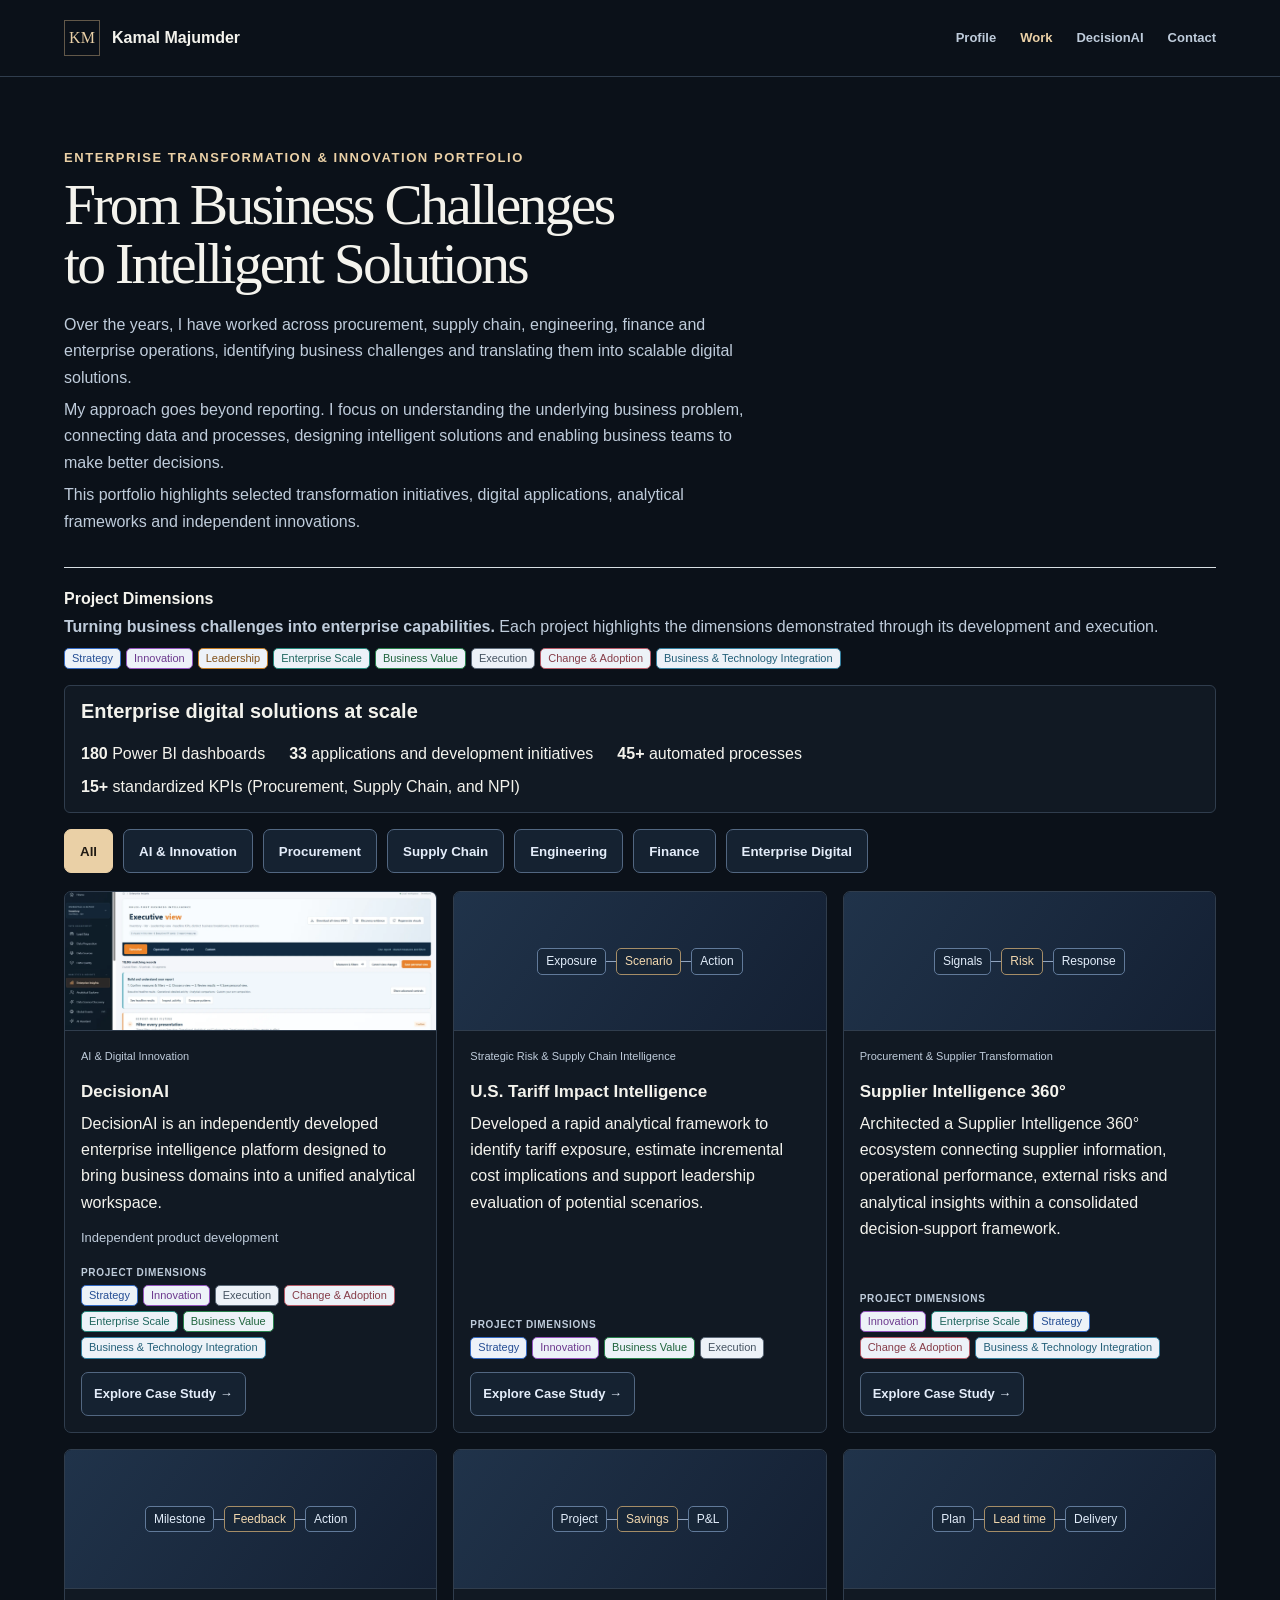
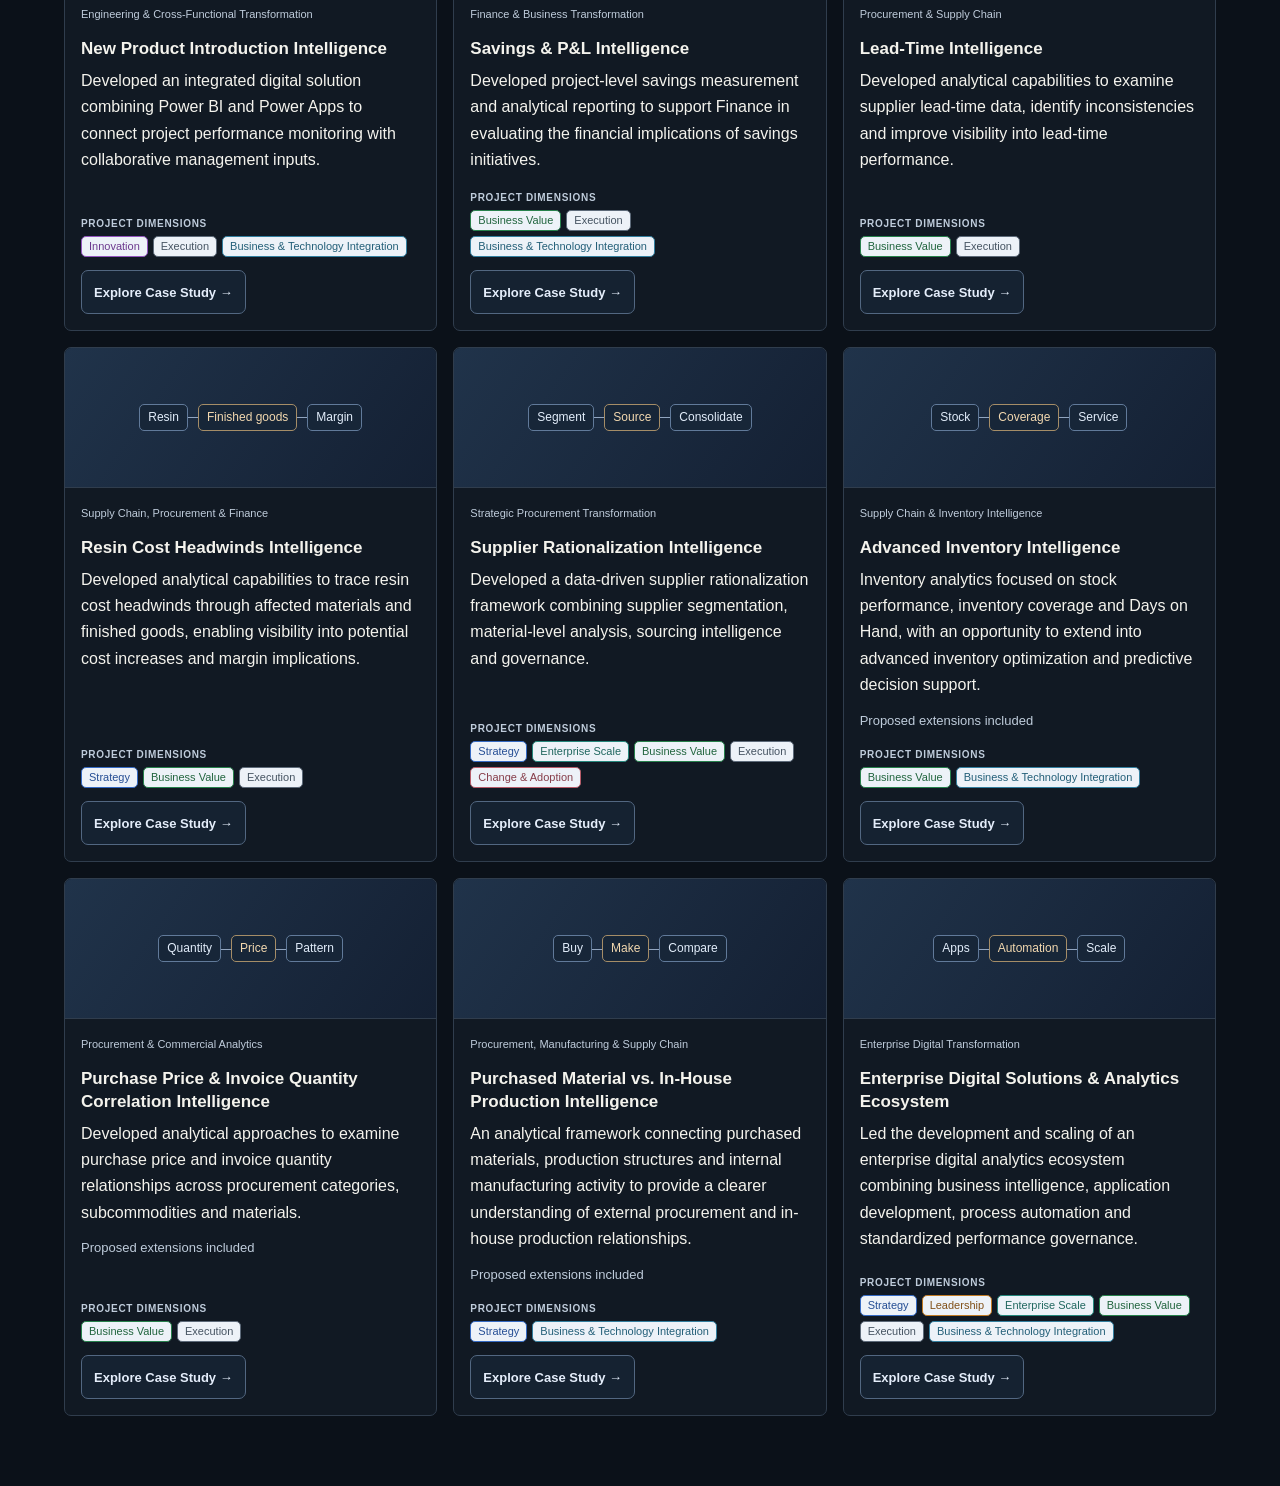
==== commit 329e602b: "Add files via upload" ====
--- a/projects.html
+++ b/projects.html
@@ -18,5 +18,10 @@
 .dimension-integration{--dimension-border:#337F9F;--dimension-bg:#edf6fa;--dimension-text:#235f78}
 .dimension-adoption{--dimension-border:#B65B68;--dimension-bg:#fbeff2;--dimension-text:#863d49}
 </style>
-</head><body><main class="portfolio-overview"><nav aria-label="Main navigation"><a href="index.html">Home</a><a href="projects.html">Project Portfolio</a></nav><header><p class="category">Enterprise Transformation &amp; Innovation Portfolio</p><h1>From Business Challenges to Intelligent Solutions</h1><p>Over the years, I have worked across procurement, supply chain, engineering, finance and enterprise operations, identifying business challenges and translating them into scalable digital solutions.</p><p>My approach goes beyond reporting. I focus on understanding the underlying business problem, connecting data and processes, designing intelligent solutions and enabling business teams to make better decisions.</p><p>This portfolio highlights selected transformation initiatives, digital applications, analytical frameworks and independent innovations.</p></header>
-<section class="dimension-legend" aria-labelledby="dimension-legend-heading"><h2 id="dimension-legend-heading">Project Dimensions</h2><p><strong>Turning business challenges into enterprise capabilities.</strong> Each project highlights the dimensions demonstrated through its development and execution.</p><ul class="dimension-tags" role="list"><li class="dimension-tag dimension-strategy">Strategy</li><li class="dimension-tag dimension-innovation">Innovation</li><li class="dimension-tag dimension-leadership">Leadership</li><li class="dimension-tag dimension-scale">Enterprise Scale</li><li class="dimension-tag dimension-value">Business Value</li><li class="dimension-tag dimension-execution">Execution</li><li class="dimension-tag dimension-adoption">Change &amp; Adoption</li><li class="dimension-tag dimension-integration">Business &amp; Technology Integration</li></ul></section><aside class="scale"><h2>Enterprise digital solutions at scale</h2><ul><li><strong>180</strong> Power BI dashboards</li><li><strong>33</strong> applications and development initiatives</li><li><strong>45+</strong> automated processes</li><li><strong>15+</strong> standardized KPIs (Procurement, Supply Chain, and NPI)</li></ul></aside><div class="filters" hidden role="group" aria-label="Filter projects"><button type="button" data-filter="all" aria-pressed="true">All</button><button type="button" data-filter="ai" aria-pressed="false">AI &amp; Innovation</button><button type="button" data-filter="procurement" aria-pressed="false">Procurement</button><button type="button" data-filter="supply" aria-pressed="false">Supply Chain</button><button type="button" data-filter="engineering" aria-pressed="false">Engineering</button><button type="button" data-filter="finance" aria-pressed="false">Finance</button><button type="button" data-filter="digital" aria-pressed="false">Enterprise Digital</button></div><p id="filter-status" class="sr" aria-live="polite"></p><div class="gallery"><article data-categories="ai"><div class="card-copy"><p class="category">AI &amp; Digital Innovation  </p><h2>DecisionAI</h2><p>DecisionAI is an independently developed enterprise intelligence platform designed to bring business domains into a unified analytical workspace.</p><p class="status">Independent product development</p><div class="card-dimensions"><p class="dimension-label">Project Dimensions</p><ul class="dimension-tags" role="list"><li class="dimension-tag dimension-strategy">Strategy</li><li class="dimension-tag dimension-innovation">Innovation</li><li class="dimension-tag dimension-execution">Execution</li><li class="dimension-tag dimension-adoption">Change &amp; Adoption</li><li class="dimension-tag dimension-scale">Enterprise Scale</li><li class="dimension-tag dimension-value">Business Value</li><li class="dimension-tag dimension-integration">Business &amp; Technology Integration</li></ul></div><a class="project-link" href="projects/decisionai.html" aria-label="View project: DecisionAI">View Project →</a></div></article><article data-categories="supply procurement"><div class="card-copy"><p class="category">Strategic Risk &amp; Supply Chain Intelligence</p><h2>U.S. Tariff Impact Intelligence</h2><p>Developed a rapid analytical framework to identify tariff exposure, estimate incremental cost implications and support leadership evaluation of potential scenarios.</p><div class="card-dimensions"><p class="dimension-label">Project Dimensions</p><ul class="dimension-tags" role="list"><li class="dimension-tag dimension-strategy">Strategy</li><li class="dimension-tag dimension-innovation">Innovation</li><li class="dimension-tag dimension-value">Business Value</li><li class="dimension-tag dimension-execution">Execution</li></ul></div><a class="project-link" href="projects/us-tariff.html" aria-label="View project: U.S. Tariff Impact Intelligence">View Project →</a></div></article><article data-categories="procurement"><div class="card-copy"><p class="category">Procurement &amp; Supplier Transformation</p><h2>Supplier Intelligence 360°</h2><p>Architected a Supplier Intelligence 360° ecosystem connecting supplier information, operational performance, external risks and analytical insights within a consolidated decision-support framework.</p><div class="card-dimensions"><p class="dimension-label">Project Dimensions</p><ul class="dimension-tags" role="list"><li class="dimension-tag dimension-innovation">Innovation</li><li class="dimension-tag dimension-scale">Enterprise Scale</li><li class="dimension-tag dimension-strategy">Strategy</li><li class="dimension-tag dimension-adoption">Change &amp; Adoption</li><li class="dimension-tag dimension-integration">Business &amp; Technology Integration</li></ul></div><a class="project-link" href="projects/supplier-intelligence-360.html" aria-label="View project: Supplier Intelligence 360°">View Project →</a></div></article><article data-categories="engineering"><div class="card-copy"><p class="category">Engineering &amp; Cross-Functional Transformation</p><h2>New Product Introduction Intelligence</h2><p>Developed an integrated digital solution combining Power BI and Power Apps to connect project performance monitoring with collaborative management inputs.</p><div class="card-dimensions"><p class="dimension-label">Project Dimensions</p><ul class="dimension-tags" role="list"><li class="dimension-tag dimension-innovation">Innovation</li><li class="dimension-tag dimension-execution">Execution</li><li class="dimension-tag dimension-integration">Business &amp; Technology Integration</li></ul></div><a class="project-link" href="projects/npi-intelligence.html" aria-label="View project: New Product Introduction Intelligence">View Project →</a></div></article><article data-categories="finance"><div class="card-copy"><p class="category">Finance &amp; Business Transformation</p><h2>Savings &amp; P&amp;L Intelligence</h2><p>Developed project-level savings measurement and analytical reporting to support Finance in evaluating the financial implications of savings initiatives.</p><div class="card-dimensions"><p class="dimension-label">Project Dimensions</p><ul class="dimension-tags" role="list"><li class="dimension-tag dimension-value">Business Value</li><li class="dimension-tag dimension-execution">Execution</li><li class="dimension-tag dimension-integration">Business &amp; Technology Integration</li></ul></div><a class="project-link" href="projects/tebit-savings.html" aria-label="View project: Savings &amp; P&amp;L Intelligence">View Project →</a></div></article><article data-categories="procurement supply"><div class="card-copy"><p class="category">Procurement &amp; Supply Chain</p><h2>Lead-Time Intelligence</h2><p>Developed analytical capabilities to examine supplier lead-time data, identify inconsistencies and improve visibility into lead-time performance.</p><div class="card-dimensions"><p class="dimension-label">Project Dimensions</p><ul class="dimension-tags" role="list"><li class="dimension-tag dimension-value">Business Value</li><li class="dimension-tag dimension-execution">Execution</li></ul></div><a class="project-link" href="projects/leadtime-intelligence.html" aria-label="View project: Lead-Time Intelligence">View Project →</a></div></article><article data-categories="procurement supply finance"><div class="card-copy"><p class="category">Supply Chain, Procurement &amp; Finance</p><h2>Resin Cost Headwinds Intelligence</h2><p>Developed analytical capabilities to trace resin cost headwinds through affected materials and finished goods, enabling visibility into potential cost increases and margin implications.</p><div class="card-dimensions"><p class="dimension-label">Project Dimensions</p><ul class="dimension-tags" role="list"><li class="dimension-tag dimension-strategy">Strategy</li><li class="dimension-tag dimension-value">Business Value</li><li class="dimension-tag dimension-execution">Execution</li></ul></div><a class="project-link" href="projects/resin-headwinds.html" aria-label="View project: Resin Cost Headwinds Intelligence">View Project →</a></div></article><article data-categories="procurement"><div class="card-copy"><p class="category">Strategic Procurement Transformation</p><h2>Supplier Rationalization Intelligence</h2><p>Developed a data-driven supplier rationalization framework combining supplier segmentation, material-level analysis, sourcing intelligence and governance.</p><div class="card-dimensions"><p class="dimension-label">Project Dimensions</p><ul class="dimension-tags" role="list"><li class="dimension-tag dimension-strategy">Strategy</li><li class="dimension-tag dimension-scale">Enterprise Scale</li><li class="dimension-tag dimension-value">Business Value</li><li class="dimension-tag dimension-execution">Execution</li><li class="dimension-tag dimension-adoption">Change &amp; Adoption</li></ul></div><a class="project-link" href="projects/supplier-rationalization.html" aria-label="View project: Supplier Rationalization Intelligence">View Project →</a></div></article><article data-categories="supply"><div class="card-copy"><p class="category">Supply Chain &amp; Inventory Intelligence</p><h2>Advanced Inventory Intelligence</h2><p>Inventory analytics focused on stock performance, inventory coverage and Days on Hand, with an opportunity to extend into advanced inventory optimization and predictive decision support.</p><p class="status">Proposed extensions included</p><div class="card-dimensions"><p class="dimension-label">Project Dimensions</p><ul class="dimension-tags" role="list"><li class="dimension-tag dimension-value">Business Value</li><li class="dimension-tag dimension-integration">Business &amp; Technology Integration</li></ul></div><a class="project-link" href="projects/inventory-intelligence.html" aria-label="View project: Advanced Inventory Intelligence">View Project →</a></div></article><article data-categories="procurement"><div class="card-copy"><p class="category">Procurement &amp; Commercial Analytics</p><h2>Purchase Price &amp; Invoice Quantity Correlation Intelligence</h2><p>Developed analytical approaches to examine purchase price and invoice quantity relationships across procurement categories, subcommodities and materials.</p><p class="status">Proposed extensions included</p><div class="card-dimensions"><p class="dimension-label">Project Dimensions</p><ul class="dimension-tags" role="list"><li class="dimension-tag dimension-value">Business Value</li><li class="dimension-tag dimension-execution">Execution</li></ul></div><a class="project-link" href="projects/price-quantity-correlation.html" aria-label="View project: Purchase Price &amp; Invoice Quantity Correlation Intelligence">View Project →</a></div></article><article data-categories="procurement supply"><div class="card-copy"><p class="category">Procurement, Manufacturing &amp; Supply Chain</p><h2>Purchased Material vs. In-House Production Intelligence</h2><p>An analytical framework connecting purchased materials, production structures and internal manufacturing activity to provide a clearer understanding of external procurement and in-house production relationships.</p><p class="status">Proposed extensions included</p><div class="card-dimensions"><p class="dimension-label">Project Dimensions</p><ul class="dimension-tags" role="list"><li class="dimension-tag dimension-strategy">Strategy</li><li class="dimension-tag dimension-integration">Business &amp; Technology Integration</li></ul></div><a class="project-link" href="projects/make-or-buy-intelligence.html" aria-label="View project: Purchased Material vs. In-House Production Intelligence">View Project →</a></div></article><article data-categories="digital"><div class="card-copy"><p class="category">Enterprise Digital Transformation</p><h2>Enterprise Digital Solutions &amp; Analytics Ecosystem</h2><p>Led the development and scaling of an enterprise digital analytics ecosystem combining business intelligence, application development, process automation and standardized performance governance.</p><div class="card-dimensions"><p class="dimension-label">Project Dimensions</p><ul class="dimension-tags" role="list"><li class="dimension-tag dimension-strategy">Strategy</li><li class="dimension-tag dimension-leadership">Leadership</li><li class="dimension-tag dimension-scale">Enterprise Scale</li><li class="dimension-tag dimension-value">Business Value</li><li class="dimension-tag dimension-execution">Execution</li><li class="dimension-tag dimension-integration">Business &amp; Technology Integration</li></ul></div><a class="project-link" href="projects/enterprise-digital-ecosystem.html" aria-label="View project: Enterprise Digital Solutions &amp; Analytics Ecosystem">View Project →</a></div></article></div></main><script defer src="assets/portfolio.js"></script></body></html>+<link rel="stylesheet" href="assets/executive.css">
+</head><body class="executive-gallery"><a class="skip-link" href="#main-content">Skip to content</a>
+ <nav class="executive-nav" aria-label="Main navigation">
+   <a class="brand" href="index.html"><span aria-hidden="true" class="monogram">KM</span><span>Kamal Majumder</span></a>
+   <div class="executive-nav-links"><a href="index.html#profile">Profile</a><a href="projects.html" aria-current="page">Work</a><a href="index.html#decisionai">DecisionAI</a><a href="index.html#contact">Contact</a></div>
+ </nav><main id="main-content" class="portfolio-overview"><header><p class="category">Enterprise Transformation &amp; Innovation Portfolio</p><h1>From Business Challenges to Intelligent Solutions</h1><p>Over the years, I have worked across procurement, supply chain, engineering, finance and enterprise operations, identifying business challenges and translating them into scalable digital solutions.</p><p>My approach goes beyond reporting. I focus on understanding the underlying business problem, connecting data and processes, designing intelligent solutions and enabling business teams to make better decisions.</p><p>This portfolio highlights selected transformation initiatives, digital applications, analytical frameworks and independent innovations.</p></header>
+<section class="dimension-legend" aria-labelledby="dimension-legend-heading"><h2 id="dimension-legend-heading">Project Dimensions</h2><p><strong>Turning business challenges into enterprise capabilities.</strong> Each project highlights the dimensions demonstrated through its development and execution.</p><ul class="dimension-tags" role="list"><li class="dimension-tag dimension-strategy">Strategy</li><li class="dimension-tag dimension-innovation">Innovation</li><li class="dimension-tag dimension-leadership">Leadership</li><li class="dimension-tag dimension-scale">Enterprise Scale</li><li class="dimension-tag dimension-value">Business Value</li><li class="dimension-tag dimension-execution">Execution</li><li class="dimension-tag dimension-adoption">Change &amp; Adoption</li><li class="dimension-tag dimension-integration">Business &amp; Technology Integration</li></ul></section><aside class="scale"><h2>Enterprise digital solutions at scale</h2><ul><li><strong>180</strong> Power BI dashboards</li><li><strong>33</strong> applications and development initiatives</li><li><strong>45+</strong> automated processes</li><li><strong>15+</strong> standardized KPIs (Procurement, Supply Chain, and NPI)</li></ul></aside><div class="filters" hidden role="group" aria-label="Filter projects"><button type="button" data-filter="all" aria-pressed="true">All</button><button type="button" data-filter="ai" aria-pressed="false">AI &amp; Innovation</button><button type="button" data-filter="procurement" aria-pressed="false">Procurement</button><button type="button" data-filter="supply" aria-pressed="false">Supply Chain</button><button type="button" data-filter="engineering" aria-pressed="false">Engineering</button><button type="button" data-filter="finance" aria-pressed="false">Finance</button><button type="button" data-filter="digital" aria-pressed="false">Enterprise Digital</button></div><p id="filter-status" class="sr" aria-live="polite"></p><div class="gallery"><article data-categories="ai"><div class="project-visual visual-screenshot"><img src="assets/decisionai-screen-1.webp" width="1680" height="827" alt="Quick Insight Builder / Reporting Workspace, supplied DecisionAI prototype screenshot" loading="lazy" decoding="async"></div><div class="card-copy"><p class="category">AI &amp; Digital Innovation  </p><h2>DecisionAI</h2><p>DecisionAI is an independently developed enterprise intelligence platform designed to bring business domains into a unified analytical workspace.</p><p class="status">Independent product development</p><div class="card-dimensions"><p class="dimension-label">Project Dimensions</p><ul class="dimension-tags" role="list"><li class="dimension-tag dimension-strategy">Strategy</li><li class="dimension-tag dimension-innovation">Innovation</li><li class="dimension-tag dimension-execution">Execution</li><li class="dimension-tag dimension-adoption">Change &amp; Adoption</li><li class="dimension-tag dimension-scale">Enterprise Scale</li><li class="dimension-tag dimension-value">Business Value</li><li class="dimension-tag dimension-integration">Business &amp; Technology Integration</li></ul></div><a class="project-link" href="projects/decisionai.html" aria-label="Explore case study: DecisionAI">Explore Case Study →</a></div></article><article data-categories="supply procurement"><div class="project-visual visual-flow" aria-hidden="true"><div><span>Exposure</span><span>Scenario</span><span>Action</span></div></div><div class="card-copy"><p class="category">Strategic Risk &amp; Supply Chain Intelligence</p><h2>U.S. Tariff Impact Intelligence</h2><p>Developed a rapid analytical framework to identify tariff exposure, estimate incremental cost implications and support leadership evaluation of potential scenarios.</p><div class="card-dimensions"><p class="dimension-label">Project Dimensions</p><ul class="dimension-tags" role="list"><li class="dimension-tag dimension-strategy">Strategy</li><li class="dimension-tag dimension-innovation">Innovation</li><li class="dimension-tag dimension-value">Business Value</li><li class="dimension-tag dimension-execution">Execution</li></ul></div><a class="project-link" href="projects/us-tariff.html" aria-label="Explore case study: U.S. Tariff Impact Intelligence">Explore Case Study →</a></div></article><article data-categories="procurement"><div class="project-visual visual-flow" aria-hidden="true"><div><span>Signals</span><span>Risk</span><span>Response</span></div></div><div class="card-copy"><p class="category">Procurement &amp; Supplier Transformation</p><h2>Supplier Intelligence 360°</h2><p>Architected a Supplier Intelligence 360° ecosystem connecting supplier information, operational performance, external risks and analytical insights within a consolidated decision-support framework.</p><div class="card-dimensions"><p class="dimension-label">Project Dimensions</p><ul class="dimension-tags" role="list"><li class="dimension-tag dimension-innovation">Innovation</li><li class="dimension-tag dimension-scale">Enterprise Scale</li><li class="dimension-tag dimension-strategy">Strategy</li><li class="dimension-tag dimension-adoption">Change &amp; Adoption</li><li class="dimension-tag dimension-integration">Business &amp; Technology Integration</li></ul></div><a class="project-link" href="projects/supplier-intelligence-360.html" aria-label="Explore case study: Supplier Intelligence 360°">Explore Case Study →</a></div></article><article data-categories="engineering"><div class="project-visual visual-flow" aria-hidden="true"><div><span>Milestone</span><span>Feedback</span><span>Action</span></div></div><div class="card-copy"><p class="category">Engineering &amp; Cross-Functional Transformation</p><h2>New Product Introduction Intelligence</h2><p>Developed an integrated digital solution combining Power BI and Power Apps to connect project performance monitoring with collaborative management inputs.</p><div class="card-dimensions"><p class="dimension-label">Project Dimensions</p><ul class="dimension-tags" role="list"><li class="dimension-tag dimension-innovation">Innovation</li><li class="dimension-tag dimension-execution">Execution</li><li class="dimension-tag dimension-integration">Business &amp; Technology Integration</li></ul></div><a class="project-link" href="projects/npi-intelligence.html" aria-label="Explore case study: New Product Introduction Intelligence">Explore Case Study →</a></div></article><article data-categories="finance"><div class="project-visual visual-flow" aria-hidden="true"><div><span>Project</span><span>Savings</span><span>P&amp;L</span></div></div><div class="card-copy"><p class="category">Finance &amp; Business Transformation</p><h2>Savings &amp; P&amp;L Intelligence</h2><p>Developed project-level savings measurement and analytical reporting to support Finance in evaluating the financial implications of savings initiatives.</p><div class="card-dimensions"><p class="dimension-label">Project Dimensions</p><ul class="dimension-tags" role="list"><li class="dimension-tag dimension-value">Business Value</li><li class="dimension-tag dimension-execution">Execution</li><li class="dimension-tag dimension-integration">Business &amp; Technology Integration</li></ul></div><a class="project-link" href="projects/tebit-savings.html" aria-label="Explore case study: Savings &amp; P&amp;L Intelligence">Explore Case Study →</a></div></article><article data-categories="procurement supply"><div class="project-visual visual-flow" aria-hidden="true"><div><span>Plan</span><span>Lead time</span><span>Delivery</span></div></div><div class="card-copy"><p class="category">Procurement &amp; Supply Chain</p><h2>Lead-Time Intelligence</h2><p>Developed analytical capabilities to examine supplier lead-time data, identify inconsistencies and improve visibility into lead-time performance.</p><div class="card-dimensions"><p class="dimension-label">Project Dimensions</p><ul class="dimension-tags" role="list"><li class="dimension-tag dimension-value">Business Value</li><li class="dimension-tag dimension-execution">Execution</li></ul></div><a class="project-link" href="projects/leadtime-intelligence.html" aria-label="Explore case study: Lead-Time Intelligence">Explore Case Study →</a></div></article><article data-categories="procurement supply finance"><div class="project-visual visual-flow" aria-hidden="true"><div><span>Resin</span><span>Finished goods</span><span>Margin</span></div></div><div class="card-copy"><p class="category">Supply Chain, Procurement &amp; Finance</p><h2>Resin Cost Headwinds Intelligence</h2><p>Developed analytical capabilities to trace resin cost headwinds through affected materials and finished goods, enabling visibility into potential cost increases and margin implications.</p><div class="card-dimensions"><p class="dimension-label">Project Dimensions</p><ul class="dimension-tags" role="list"><li class="dimension-tag dimension-strategy">Strategy</li><li class="dimension-tag dimension-value">Business Value</li><li class="dimension-tag dimension-execution">Execution</li></ul></div><a class="project-link" href="projects/resin-headwinds.html" aria-label="Explore case study: Resin Cost Headwinds Intelligence">Explore Case Study →</a></div></article><article data-categories="procurement"><div class="project-visual visual-flow" aria-hidden="true"><div><span>Segment</span><span>Source</span><span>Consolidate</span></div></div><div class="card-copy"><p class="category">Strategic Procurement Transformation</p><h2>Supplier Rationalization Intelligence</h2><p>Developed a data-driven supplier rationalization framework combining supplier segmentation, material-level analysis, sourcing intelligence and governance.</p><div class="card-dimensions"><p class="dimension-label">Project Dimensions</p><ul class="dimension-tags" role="list"><li class="dimension-tag dimension-strategy">Strategy</li><li class="dimension-tag dimension-scale">Enterprise Scale</li><li class="dimension-tag dimension-value">Business Value</li><li class="dimension-tag dimension-execution">Execution</li><li class="dimension-tag dimension-adoption">Change &amp; Adoption</li></ul></div><a class="project-link" href="projects/supplier-rationalization.html" aria-label="Explore case study: Supplier Rationalization Intelligence">Explore Case Study →</a></div></article><article data-categories="supply"><div class="project-visual visual-flow" aria-hidden="true"><div><span>Stock</span><span>Coverage</span><span>Service</span></div></div><div class="card-copy"><p class="category">Supply Chain &amp; Inventory Intelligence</p><h2>Advanced Inventory Intelligence</h2><p>Inventory analytics focused on stock performance, inventory coverage and Days on Hand, with an opportunity to extend into advanced inventory optimization and predictive decision support.</p><p class="status">Proposed extensions included</p><div class="card-dimensions"><p class="dimension-label">Project Dimensions</p><ul class="dimension-tags" role="list"><li class="dimension-tag dimension-value">Business Value</li><li class="dimension-tag dimension-integration">Business &amp; Technology Integration</li></ul></div><a class="project-link" href="projects/inventory-intelligence.html" aria-label="Explore case study: Advanced Inventory Intelligence">Explore Case Study →</a></div></article><article data-categories="procurement"><div class="project-visual visual-flow" aria-hidden="true"><div><span>Quantity</span><span>Price</span><span>Pattern</span></div></div><div class="card-copy"><p class="category">Procurement &amp; Commercial Analytics</p><h2>Purchase Price &amp; Invoice Quantity Correlation Intelligence</h2><p>Developed analytical approaches to examine purchase price and invoice quantity relationships across procurement categories, subcommodities and materials.</p><p class="status">Proposed extensions included</p><div class="card-dimensions"><p class="dimension-label">Project Dimensions</p><ul class="dimension-tags" role="list"><li class="dimension-tag dimension-value">Business Value</li><li class="dimension-tag dimension-execution">Execution</li></ul></div><a class="project-link" href="projects/price-quantity-correlation.html" aria-label="Explore case study: Purchase Price &amp; Invoice Quantity Correlation Intelligence">Explore Case Study →</a></div></article><article data-categories="procurement supply"><div class="project-visual visual-flow" aria-hidden="true"><div><span>Buy</span><span>Make</span><span>Compare</span></div></div><div class="card-copy"><p class="category">Procurement, Manufacturing &amp; Supply Chain</p><h2>Purchased Material vs. In-House Production Intelligence</h2><p>An analytical framework connecting purchased materials, production structures and internal manufacturing activity to provide a clearer understanding of external procurement and in-house production relationships.</p><p class="status">Proposed extensions included</p><div class="card-dimensions"><p class="dimension-label">Project Dimensions</p><ul class="dimension-tags" role="list"><li class="dimension-tag dimension-strategy">Strategy</li><li class="dimension-tag dimension-integration">Business &amp; Technology Integration</li></ul></div><a class="project-link" href="projects/make-or-buy-intelligence.html" aria-label="Explore case study: Purchased Material vs. In-House Production Intelligence">Explore Case Study →</a></div></article><article data-categories="digital"><div class="project-visual visual-flow" aria-hidden="true"><div><span>Apps</span><span>Automation</span><span>Scale</span></div></div><div class="card-copy"><p class="category">Enterprise Digital Transformation</p><h2>Enterprise Digital Solutions &amp; Analytics Ecosystem</h2><p>Led the development and scaling of an enterprise digital analytics ecosystem combining business intelligence, application development, process automation and standardized performance governance.</p><div class="card-dimensions"><p class="dimension-label">Project Dimensions</p><ul class="dimension-tags" role="list"><li class="dimension-tag dimension-strategy">Strategy</li><li class="dimension-tag dimension-leadership">Leadership</li><li class="dimension-tag dimension-scale">Enterprise Scale</li><li class="dimension-tag dimension-value">Business Value</li><li class="dimension-tag dimension-execution">Execution</li><li class="dimension-tag dimension-integration">Business &amp; Technology Integration</li></ul></div><a class="project-link" href="projects/enterprise-digital-ecosystem.html" aria-label="Explore case study: Enterprise Digital Solutions &amp; Analytics Ecosystem">Explore Case Study →</a></div></article></div></main><script defer src="assets/portfolio.js"></script><script src="assets/executive.js" defer></script></body></html>
--- a/assets/portfolio.css
+++ b/assets/portfolio.css
@@ -29,3 +29,4 @@
 .portfolio-overview .project-link {margin-top:auto;padding:5px 10px;font-size:13px}
 @media(max-width:900px){.portfolio-overview .gallery{grid-template-columns:repeat(2,minmax(0,1fr))}}
 @media(max-width:540px){.portfolio-overview .gallery{grid-template-columns:1fr}}
+
--- a/assets/executive.css
+++ b/assets/executive.css
@@ -0,0 +1,254 @@
+/* Shared executive theme for the homepage and project gallery. */
+:root {
+  color-scheme: dark;
+  --surface: #111923;
+  --panel: #151f2b;
+  --edge: #303d4d;
+  --bright: #f4f3ed;
+  --quiet: #bfccdb;
+  --blue: #a7cdff;
+  --gold: #ead0a6;
+  --width: 1232px;
+  --gutter: clamp(20px, 5vw, 64px);
+}
+html {background:#0b1119;scroll-behavior:smooth}
+body.executive-home, body.executive-gallery {
+  margin:0;background:#0b1119;color:var(--bright);
+  font: 16px/1.65 "Segoe UI", Arial, sans-serif;
+  --ink:var(--bright);--muted:var(--quiet);--rule:var(--edge);--accent:var(--blue);
+}
+.executive-home h1,.executive-home h2,.executive-home h3,
+.executive-gallery h1,.executive-gallery h2,.executive-gallery h3 {color:var(--bright)}
+.executive-home a,.executive-gallery a {color:var(--blue)}
+:where(.executive-home,.executive-gallery) a:focus-visible,
+:where(.executive-home,.executive-gallery) summary:focus-visible,
+.executive-gallery button:focus-visible {outline:2px solid var(--gold);outline-offset:4px}
+:where(.executive-home,.executive-gallery) [id] {scroll-margin-top:24px}
+.skip-link {position:fixed;top:12px;left:12px;z-index:50;padding:10px;background:var(--surface);transform:translateY(-160%)}
+.skip-link:focus {transform:none}
+.executive-nav {
+  display:flex;align-items:center;justify-content:space-between;gap:14px 26px;
+  max-width:calc(var(--width) + 2 * var(--gutter));margin:auto;padding:16px var(--gutter);
+  min-height:74px;border-bottom:1px solid var(--edge);font-family:"Segoe UI",Arial,sans-serif;
+}
+.executive-nav .brand,.executive-nav-links a {background:none;border:0;text-decoration:none;color:var(--bright);padding:0}
+.executive-nav .brand {display:flex;align-items:center;gap:12px;font-weight:650;white-space:nowrap}
+.executive-nav .brand:hover,.executive-nav-links a:hover {background:none;color:var(--blue)}
+.monogram {display:grid;place-items:center;width:36px;aspect-ratio:1;border:1px solid #625849;color:var(--gold);font:16px Georgia,serif}
+.executive-nav-links {display:flex;flex-wrap:wrap;gap:clamp(4px,2vw,24px)}
+.executive-nav-links a {display:inline-flex;align-items:center;min-height:44px;font-size:13px;color:var(--quiet)}
+.executive-nav-links a[aria-current] {color:var(--gold)}
+.executive-home .executive-main,.executive-gallery .portfolio-overview {
+  max-width:none;margin:0;padding:0;background:transparent;font-size:inherit;
+}
+.executive-hero,.impact-band,.executive-sections,
+.executive-gallery .portfolio-overview {
+  width:min(100%,calc(var(--width) + 2 * var(--gutter)));margin-inline:auto;padding-inline:var(--gutter);
+}
+.executive-gallery .portfolio-overview {margin-inline:auto;padding:0 var(--gutter) 70px}
+.executive-hero {
+  position:relative;isolation:isolate;display:grid;grid-template-columns:minmax(0,1fr) minmax(230px,34%);align-items:center;
+  gap:clamp(32px,5vw,76px);padding-block:clamp(36px,5.2vw,72px) clamp(30px,4.3vw,58px);overflow:hidden;border:0;
+}
+.executive-hero::before {
+  content:"";position:absolute;inset:0;z-index:-1;
+  background:radial-gradient(ellipse at 83% 48%,#223449 0%,transparent 51%);
+  animation:atmosphere 7s ease-in-out 2 alternate both;
+}
+@keyframes atmosphere {from{opacity:.65;transform:translateX(0)}to{opacity:1;transform:translateX(12px)}}
+.section-kicker {
+  margin:0 0 14px;color:var(--gold);font:600 12px/1.5 "Segoe UI",Arial,sans-serif;
+  letter-spacing:.13em;text-transform:uppercase;
+}
+.executive-hero h1,.section-heading h2,.executive-gallery header h1 {
+  margin:0;color:var(--bright);font:400 clamp(43px,6vw,83px)/1.02 Georgia,"Times New Roman",serif;
+  letter-spacing:-.047em;text-wrap:balance;
+}
+.executive-hero h1 {animation:enter .65s ease-out both}
+.executive-hero h1 em {color:var(--gold);font-style:normal}
+@keyframes enter {from{opacity:.5;transform:translateY(12px)}to{opacity:1;transform:translateY(0)}}
+.hero-lede {margin:20px 0 25px;max-width:56ch;color:var(--quiet);font-size:clamp(16px,1.6vw,19px)}
+.action-row,.utility-links {display:flex;flex-wrap:wrap;align-items:center;gap:12px}
+.utility-links {gap:8px 20px;margin-top:14px}
+.utility-links a {display:inline-flex;align-items:center;gap:5px;min-height:36px;font-size:14px;text-underline-offset:4px}
+.executive-home .action {
+  min-height:48px;display:inline-flex;justify-content:center;align-items:center;gap:10px;
+  padding:10px 17px;border:1px solid #516783;border-radius:6px;text-decoration:none;
+  color:var(--bright);font-size:14px;font-weight:650;transition:background .2s,transform .2s,border-color .2s;
+}
+.executive-home .action.primary {background:var(--gold);border-color:var(--gold);color:#201b15}
+.executive-home .action.secondary {background:#142131}
+.executive-portrait {margin:0}
+.portrait-frame {
+  min-height:240px;display:grid;place-items:center;padding:clamp(20px,3.5vw,48px);
+  border:1px solid #435168;background:linear-gradient(145deg,#24354a,#121c28);
+}
+.portrait-frame img {display:block;width:min(100%,270px);height:auto;border-radius:50%;border:1px solid #74829a}
+.executive-portrait figcaption {display:flex;flex-wrap:wrap;gap:5px 14px;align-items:baseline;padding:12px 0 0;border-bottom:1px solid #435168;padding-bottom:12px}
+.executive-portrait strong {font:400 23px/1.2 Georgia,serif;color:var(--bright)}
+.executive-portrait figcaption span {font-size:12px;color:var(--quiet)}
+.impact-band {padding-block:24px;background:#111a25;border-block:1px solid var(--edge)}
+.impact-band h2 {font-size:14px;letter-spacing:.13em;text-transform:uppercase;margin:0 0 16px;color:var(--gold)}
+.impact-band dl {margin:0;display:grid;grid-template-columns:repeat(6,minmax(0,1fr));gap:14px}
+.impact-band dl div {display:flex;flex-direction:column-reverse;border-left:1px solid #526783;padding-left:13px}
+.impact-band dd {margin:0 0 4px;font:400 clamp(24px,3vw,38px)/1.05 Georgia,serif;color:var(--bright)}
+.impact-band dt,.impact-band>p {font-size:13px;color:var(--quiet)}
+.impact-band>p {margin:14px 0 0}
+.executive-sections {padding-bottom:28px}
+.executive-section,.profile-section,.contact-panel {padding-block:clamp(34px,5.5vw,72px);border-bottom:1px solid var(--edge)}
+.section-heading {max-width:850px;margin-bottom:25px}
+.section-heading h2,.executive-gallery header h1 {font-size:clamp(34px,4.5vw,61px)}
+.section-heading > p:last-child:not(.section-kicker) {margin:14px 0 0;color:var(--quiet);max-width:65ch}
+.executive-home .role-intro {padding:0;border:0}
+.executive-home .role-intro>.section-label {color:var(--gold);font-size:11px}
+.executive-home .role-intro h2 {font:400 clamp(27px,3.4vw,44px)/1.12 Georgia,serif;letter-spacing:-.03em}
+.executive-home .role-summary,.executive-home .role-pillars p {color:var(--quiet)}
+.executive-home .role-pillars h3 {font-size:15px}
+.executive-home .role-pillars p {font-size:14px}
+.career-timeline {list-style:none;margin:0;padding:0;border-top:1px solid var(--edge)}
+.career-timeline li {border-bottom:1px solid var(--edge)}
+.career-timeline details {padding:0 12px}
+.career-timeline summary,.capability-grid summary,.full-perspective>summary {cursor:pointer;color:var(--bright)}
+.career-timeline summary {display:grid;grid-template-columns:6.8rem minmax(0,1fr) minmax(116px,auto) 18px;gap:8px 18px;align-items:center;min-height:56px;padding:12px 0}
+.career-timeline summary::-webkit-details-marker {display:none}
+.career-timeline summary::after {content:"+";color:var(--gold);font-size:19px;line-height:1}
+.career-timeline details[open] summary::after {content:"−"}
+.career-years {color:var(--gold);font-variant-numeric:tabular-nums;font-size:14px}
+.career-role {font-weight:650}
+.career-company,.career-timeline details p {color:var(--quiet);font-size:14px}
+.career-timeline details p {margin:0 0 14px calc(6.8rem + 18px)}
+.leadership-grid,.featured-grid,.capability-grid {display:grid;grid-template-columns:repeat(3,minmax(0,1fr));gap:14px}
+.leadership-grid article,.feature-card,.capability-grid details {
+  background:var(--surface);border:1px solid var(--edge);padding:19px;border-radius:7px;
+  transition:border-color .2s,transform .2s,background-color .2s;
+}
+.leadership-grid h3 {margin:0 0 8px;font-size:18px}
+.leadership-grid p,.feature-card p:not(.section-kicker),.capability-grid ul {margin:0;color:var(--quiet);font-size:14px}
+.feature-card {padding:0;overflow:hidden;display:flex;flex-direction:column}
+.feature-card>div:last-child {display:flex;flex-direction:column;align-items:flex-start;flex:1;padding:18px}
+.feature-card .section-kicker {font-size:10px;margin:0 0 8px}
+.feature-card h3 {font-size:21px;margin:0 0 9px}
+.feature-card .project-status {margin-top:9px!important}
+.text-link {display:inline-block;line-height:1.4;font-weight:650;text-underline-offset:4px}
+.feature-card .text-link {margin-top:auto;padding:14px 0 4px}
+.executive-home .all-projects {margin-top:18px}
+.project-visual {
+  display:grid;align-content:center;aspect-ratio:16/6;overflow:hidden;
+  background:linear-gradient(125deg,#20334a,#142033);border-bottom:1px solid var(--edge);
+}
+.visual-screenshot img {width:100%;height:100%;object-fit:cover;object-position:top;display:block}
+.visual-flow {padding:12px 10px}
+.visual-flow>div {display:flex;justify-content:center;align-items:center;gap:10px}
+.visual-flow span {
+  padding:5px 8px;background:#172638;border:1px solid #617a9a;border-radius:5px;color:#e2edfa;
+  font-size:clamp(9px,1vw,12px);line-height:1.2;text-align:center;overflow-wrap:anywhere;
+}
+.visual-flow span:nth-child(2){border-color:#a58d67;color:#f2d8af}
+.visual-flow span+span {position:relative}
+.visual-flow span+span::before {content:"";position:absolute;width:10px;height:1px;background:#91a5c0;left:-11px;top:50%}
+.capability-grid summary {font-weight:650}
+.capability-grid ul {padding-left:18px;margin-top:9px}
+.capability-grid li+li {margin-top:5px}
+.future-steps {display:grid;grid-template-columns:repeat(5,minmax(0,1fr));list-style:none;padding:0;margin:0 0 18px;border-top:1px solid #7e6f57}
+.future-steps li {display:flex;flex-direction:column;gap:6px;padding:12px;border-right:1px solid var(--edge)}
+.future-steps li:last-child {border:0}
+.step-index {color:var(--gold);font-size:12px}
+.future-steps small {color:var(--quiet);line-height:1.5}
+.executive-home .snapshot-section {background:#142131;border:1px solid #3e5269;border-radius:8px;margin:28px 0}
+.executive-home .snapshot-section p,.executive-home .snapshot-section figcaption p {color:#c7d7e8}
+.executive-home .snapshot-section li {margin-bottom:7px}
+.full-perspective {padding:16px 0;border-bottom:1px solid var(--edge)}
+.full-perspective>summary {font-weight:650;padding:5px 0}
+.archive-identity {padding-block:20px}
+.executive-home .full-perspective .brief-cell p,.executive-home .full-perspective .brief-cell ul {font-size:14px}
+.executive-home .full-perspective .brief-cell .section-label {font-size:10px;color:var(--gold)}
+.executive-home footer {color:var(--quiet);font-size:12px}
+.executive-gallery .portfolio-overview header {padding:clamp(30px,5vw,65px) 0 26px}
+.executive-gallery .portfolio-overview header p {color:var(--quiet)}
+.executive-gallery .portfolio-overview header .category {color:var(--gold);text-transform:uppercase;letter-spacing:.12em;font-weight:650}
+.executive-gallery .portfolio-overview header h1 {max-width:900px;margin:8px 0 18px}
+.executive-gallery .dimension-legend {padding-top:20px}
+.executive-gallery .dimension-legend p {color:var(--quiet)}
+.executive-gallery .dimension-tag {background:#edf2f8}
+.executive-gallery .portfolio-overview .scale {background:var(--surface);border:1px solid var(--edge);border-radius:6px}
+.executive-gallery button,.executive-gallery .project-link {min-height:44px;background:#152231;border-color:#526781;color:#e4edfa}
+.executive-gallery button[aria-pressed=true] {background:var(--gold);border-color:var(--gold);color:#211b14}
+.executive-gallery .portfolio-overview .gallery {gap:16px;border:0}
+.executive-gallery .portfolio-overview article {display:flex;flex-direction:column;border:1px solid var(--edge);border-radius:7px;background:var(--surface);transition:transform .2s,border-color .2s}
+.executive-gallery .portfolio-overview .card-copy {flex:1;height:auto;gap:3px}
+.executive-gallery .portfolio-overview .category,.executive-gallery .status {color:var(--quiet)}
+.executive-gallery .portfolio-overview .card-copy .dimension-label {color:var(--quiet)}
+.executive-gallery .portfolio-overview .project-link {display:inline-flex;align-items:center;padding-inline:12px}
+.executive-gallery .project-link:hover {background:#263952;color:#fff}
+@media(hover:hover) {
+  .executive-home .action:hover,.leadership-grid article:hover,.feature-card:hover,.executive-gallery .portfolio-overview article:hover {transform:translateY(-2px);border-color:#8397b3}
+  .executive-home .action.primary:hover {background:#f3ddbb}
+}
+.reveal.in-view {animation:enter .55s ease-out both}
+@media(max-width:900px) {
+  .impact-band dl {grid-template-columns:repeat(3,minmax(0,1fr));row-gap:22px}
+  .leadership-grid,.capability-grid {grid-template-columns:repeat(2,minmax(0,1fr))}
+  .featured-grid {grid-template-columns:repeat(2,minmax(0,1fr))}
+}
+@media(max-width:650px) {
+  .executive-nav {flex-wrap:wrap;gap:7px 16px;padding-block:10px}
+  .executive-nav-links {gap:4px 14px}
+  .executive-hero {grid-template-columns:1fr;gap:28px}
+  .executive-portrait {max-width:360px;width:100%}
+  .portrait-frame img {width:min(100%,195px)}
+  .portrait-frame {min-height:0}
+  .career-timeline summary {grid-template-columns:minmax(0,1fr) 20px;gap:4px 8px}
+  .career-timeline summary::after {grid-column:2;grid-row:1}
+  .career-timeline details p {margin-left:0}
+  .career-role,.career-company {grid-column:1}
+  .future-steps {grid-template-columns:1fr;border:0}
+  .future-steps li {display:grid;grid-template-columns:26px minmax(0,1fr);border-right:0;border-top:1px solid var(--edge)}
+  .future-steps li:last-child {border-top:1px solid var(--edge)}
+  .future-steps small {grid-column:2}
+}
+@media(max-width:540px) {
+  .featured-grid,.capability-grid {grid-template-columns:1fr}
+  .impact-band dl {grid-template-columns:repeat(2,minmax(0,1fr))}
+}
+@media(max-width:360px) {.leadership-grid {grid-template-columns:1fr}}
+@media(prefers-reduced-motion:reduce) {
+  html {scroll-behavior:auto}
+  .executive-hero::before,.executive-hero h1,.reveal.in-view {animation:none}
+  .executive-home .action,.leadership-grid article,.feature-card,.executive-gallery .portfolio-overview article {transition:none;transform:none}
+}
+@media print {
+  html,body.executive-home,body.executive-gallery,.executive-home .snapshot-section {background:#fff;color:#1b2631;color-scheme:light}
+  .executive-nav,.skip-link,.action-row,.utility-links {display:none}
+  .executive-home h1,.executive-home h2,.executive-home h3,.executive-gallery h1,.executive-gallery h2,.executive-gallery h3,.executive-home p,.executive-gallery p,.executive-home .snapshot-section p {color:#1b2631}
+  .executive-hero::before {display:none}
+  .impact-band,.leadership-grid article,.feature-card,.capability-grid details,.executive-gallery .portfolio-overview article {background:#fff}
+  .impact-band dd,.impact-band dt,.career-years,.career-company,.career-timeline summary {color:#1b2631}
+}
+
+/* Use the gallery dimensions on the featured case studies. */
+.feature-card .dimension-tags {margin-top:12px}
+.future-panel.in-view .future-steps li {animation:enter .45s ease-out both}
+.future-panel.in-view .future-steps li:nth-child(2) {animation-delay:70ms}
+.future-panel.in-view .future-steps li:nth-child(3) {animation-delay:140ms}
+.future-panel.in-view .future-steps li:nth-child(4) {animation-delay:210ms}
+.future-panel.in-view .future-steps li:nth-child(5) {animation-delay:280ms}
+@media(prefers-reduced-motion:reduce) {.future-panel.in-view .future-steps li {animation:none}}
+.dimension-tags {display:flex;flex-wrap:wrap;gap:5px;list-style:none;margin:0;padding:0}
+.dimension-tag {max-width:100%;padding:2px 7px;border:1px solid var(--dimension-border);border-radius:5px;background:var(--dimension-bg);color:var(--dimension-text);font:400 11px/1.4 Arial,sans-serif;overflow-wrap:anywhere}
+.dimension-strategy{--dimension-border:#356AC3;--dimension-bg:#eef4fd;--dimension-text:#254e94}
+.dimension-innovation{--dimension-border:#9255BE;--dimension-bg:#f7effc;--dimension-text:#6c398e}
+.dimension-leadership{--dimension-border:#C17B24;--dimension-bg:#fdf5e9;--dimension-text:#805018}
+.dimension-scale{--dimension-border:#25877C;--dimension-bg:#eaf7f4;--dimension-text:#20675f}
+.dimension-value{--dimension-border:#27814C;--dimension-bg:#eef8f0;--dimension-text:#21653e}
+.dimension-execution{--dimension-border:#5D6A79;--dimension-bg:#f0f3f6;--dimension-text:#465462}
+.dimension-integration{--dimension-border:#337F9F;--dimension-bg:#edf6fa;--dimension-text:#235f78}
+.dimension-adoption{--dimension-border:#B65B68;--dimension-bg:#fbeff2;--dimension-text:#863d49}
+
+.education-section {padding-block:clamp(28px,4vw,48px)}
+.education-section .section-heading h2 {font-size:clamp(26px,3.2vw,38px);letter-spacing:-.03em}
+.education-credentials {display:grid;grid-template-columns:repeat(2,minmax(0,1fr));gap:16px 28px;max-width:850px}
+.education-credentials > div {padding-top:12px;border-top:1px solid var(--edge)}
+.education-credentials h3 {margin:0 0 3px;font-size:16px}
+.education-credentials p {margin:0;color:var(--quiet);font-size:14px}
+@media(max-width:540px) {.education-credentials {grid-template-columns:1fr}}
+@media print {.education-credentials p {color:#1b2631}}
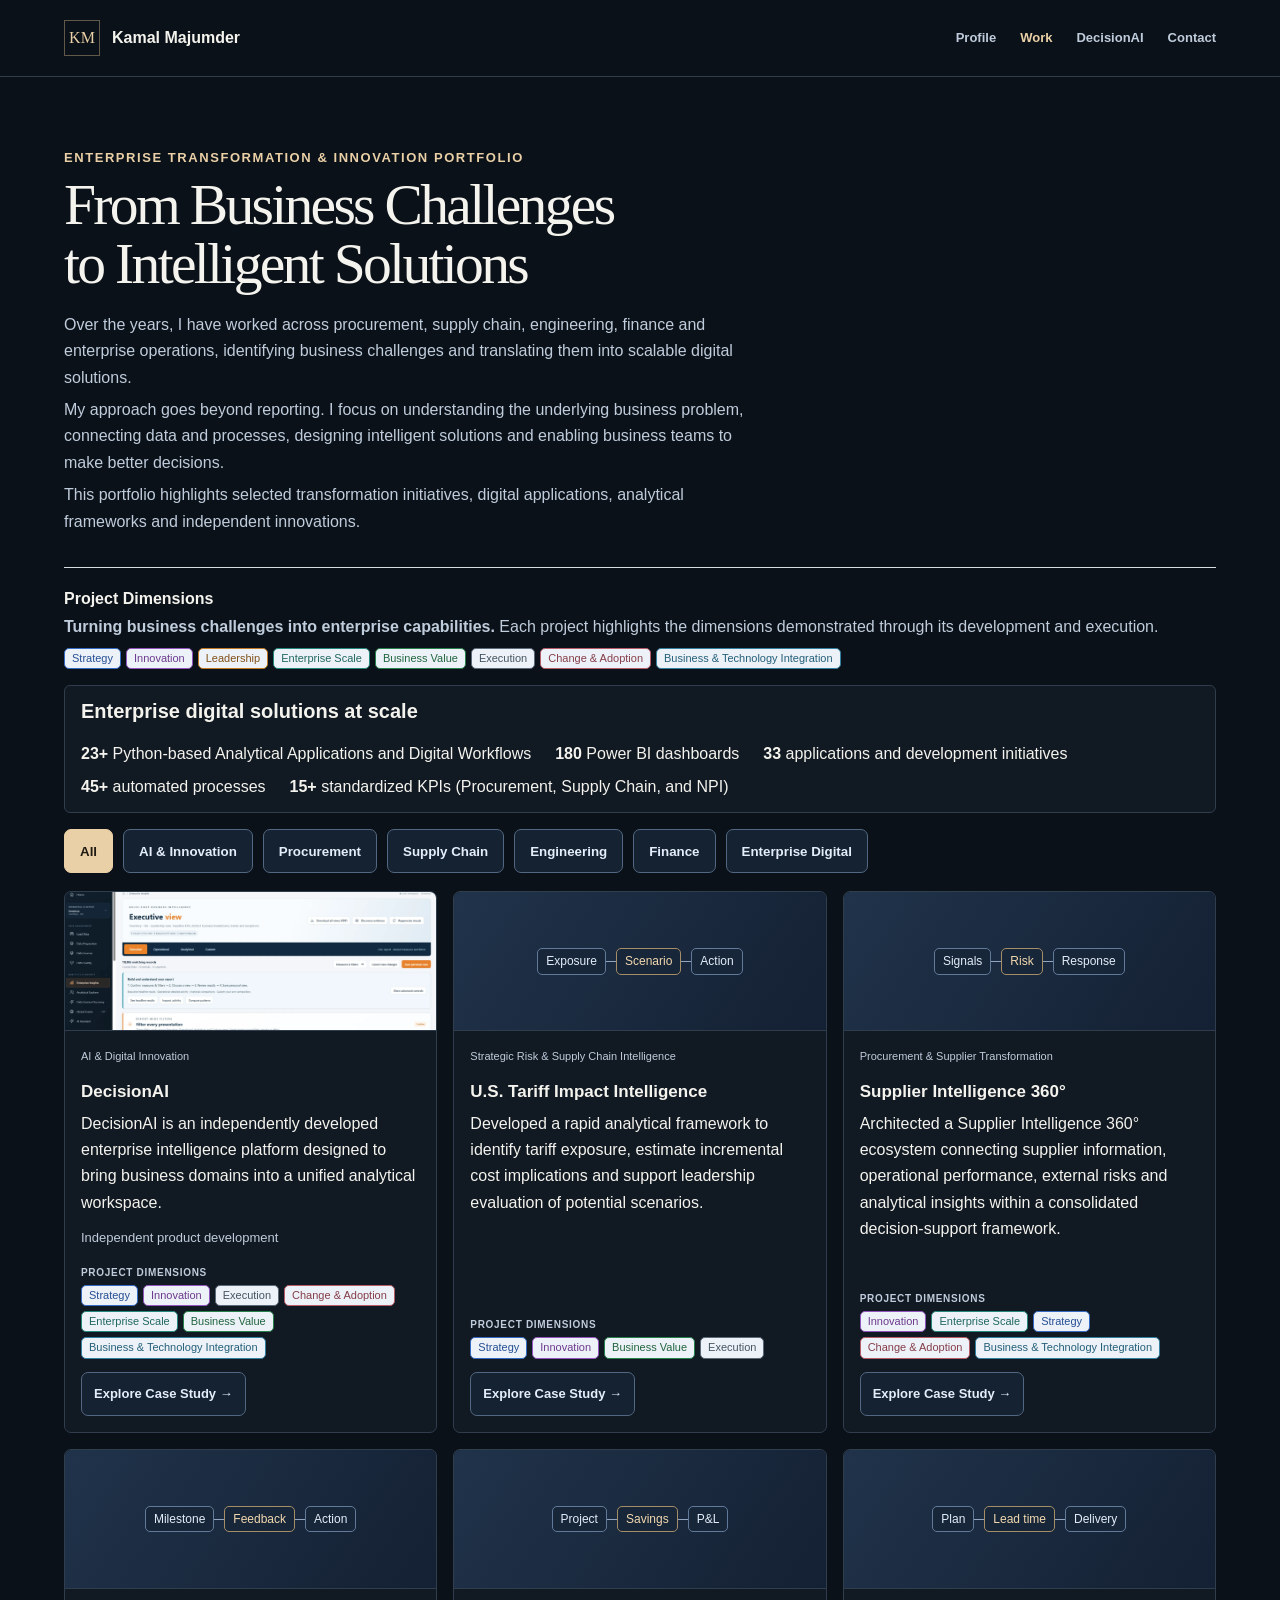
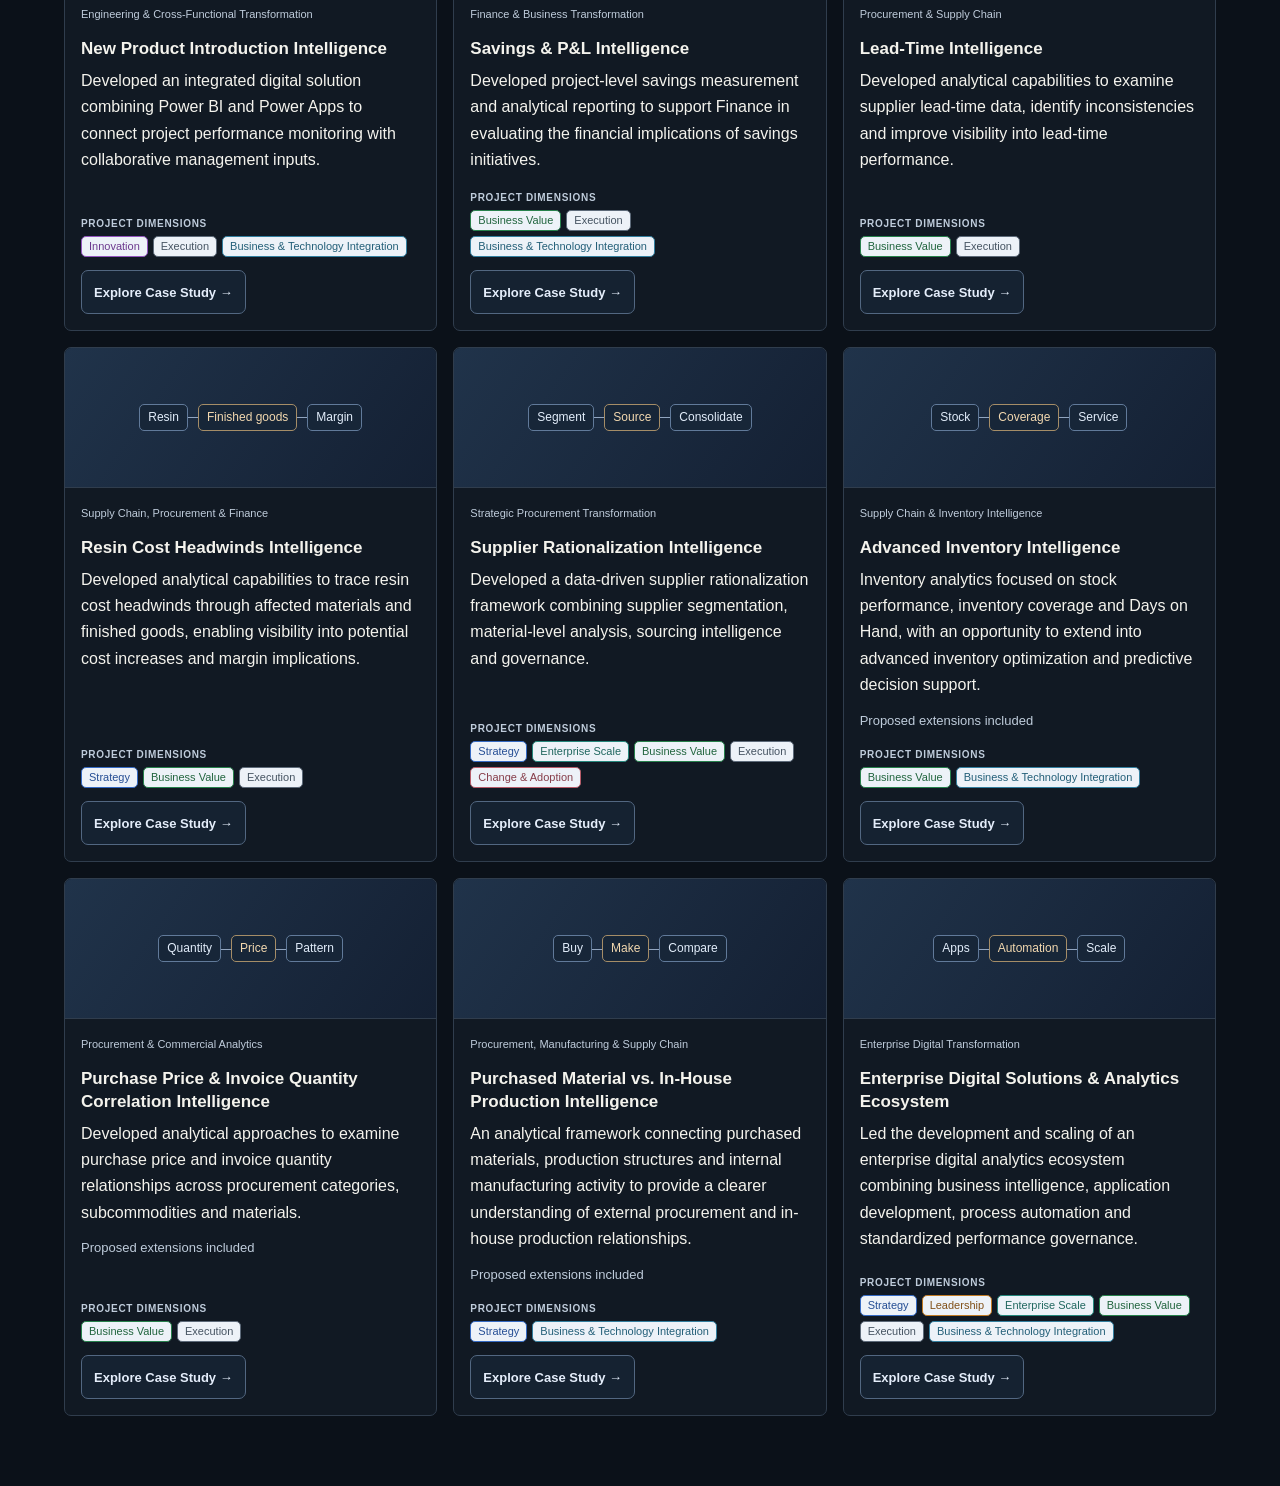
==== commit 07834515: "Add files via upload" ====
--- a/projects.html
+++ b/projects.html
@@ -24,4 +24,4 @@
    <a class="brand" href="index.html"><span aria-hidden="true" class="monogram">KM</span><span>Kamal Majumder</span></a>
    <div class="executive-nav-links"><a href="index.html#profile">Profile</a><a href="projects.html" aria-current="page">Work</a><a href="index.html#decisionai">DecisionAI</a><a href="index.html#contact">Contact</a></div>
  </nav><main id="main-content" class="portfolio-overview"><header><p class="category">Enterprise Transformation &amp; Innovation Portfolio</p><h1>From Business Challenges to Intelligent Solutions</h1><p>Over the years, I have worked across procurement, supply chain, engineering, finance and enterprise operations, identifying business challenges and translating them into scalable digital solutions.</p><p>My approach goes beyond reporting. I focus on understanding the underlying business problem, connecting data and processes, designing intelligent solutions and enabling business teams to make better decisions.</p><p>This portfolio highlights selected transformation initiatives, digital applications, analytical frameworks and independent innovations.</p></header>
-<section class="dimension-legend" aria-labelledby="dimension-legend-heading"><h2 id="dimension-legend-heading">Project Dimensions</h2><p><strong>Turning business challenges into enterprise capabilities.</strong> Each project highlights the dimensions demonstrated through its development and execution.</p><ul class="dimension-tags" role="list"><li class="dimension-tag dimension-strategy">Strategy</li><li class="dimension-tag dimension-innovation">Innovation</li><li class="dimension-tag dimension-leadership">Leadership</li><li class="dimension-tag dimension-scale">Enterprise Scale</li><li class="dimension-tag dimension-value">Business Value</li><li class="dimension-tag dimension-execution">Execution</li><li class="dimension-tag dimension-adoption">Change &amp; Adoption</li><li class="dimension-tag dimension-integration">Business &amp; Technology Integration</li></ul></section><aside class="scale"><h2>Enterprise digital solutions at scale</h2><ul><li><strong>180</strong> Power BI dashboards</li><li><strong>33</strong> applications and development initiatives</li><li><strong>45+</strong> automated processes</li><li><strong>15+</strong> standardized KPIs (Procurement, Supply Chain, and NPI)</li></ul></aside><div class="filters" hidden role="group" aria-label="Filter projects"><button type="button" data-filter="all" aria-pressed="true">All</button><button type="button" data-filter="ai" aria-pressed="false">AI &amp; Innovation</button><button type="button" data-filter="procurement" aria-pressed="false">Procurement</button><button type="button" data-filter="supply" aria-pressed="false">Supply Chain</button><button type="button" data-filter="engineering" aria-pressed="false">Engineering</button><button type="button" data-filter="finance" aria-pressed="false">Finance</button><button type="button" data-filter="digital" aria-pressed="false">Enterprise Digital</button></div><p id="filter-status" class="sr" aria-live="polite"></p><div class="gallery"><article data-categories="ai"><div class="project-visual visual-screenshot"><img src="assets/decisionai-screen-1.webp" width="1680" height="827" alt="Quick Insight Builder / Reporting Workspace, supplied DecisionAI prototype screenshot" loading="lazy" decoding="async"></div><div class="card-copy"><p class="category">AI &amp; Digital Innovation  </p><h2>DecisionAI</h2><p>DecisionAI is an independently developed enterprise intelligence platform designed to bring business domains into a unified analytical workspace.</p><p class="status">Independent product development</p><div class="card-dimensions"><p class="dimension-label">Project Dimensions</p><ul class="dimension-tags" role="list"><li class="dimension-tag dimension-strategy">Strategy</li><li class="dimension-tag dimension-innovation">Innovation</li><li class="dimension-tag dimension-execution">Execution</li><li class="dimension-tag dimension-adoption">Change &amp; Adoption</li><li class="dimension-tag dimension-scale">Enterprise Scale</li><li class="dimension-tag dimension-value">Business Value</li><li class="dimension-tag dimension-integration">Business &amp; Technology Integration</li></ul></div><a class="project-link" href="projects/decisionai.html" aria-label="Explore case study: DecisionAI">Explore Case Study →</a></div></article><article data-categories="supply procurement"><div class="project-visual visual-flow" aria-hidden="true"><div><span>Exposure</span><span>Scenario</span><span>Action</span></div></div><div class="card-copy"><p class="category">Strategic Risk &amp; Supply Chain Intelligence</p><h2>U.S. Tariff Impact Intelligence</h2><p>Developed a rapid analytical framework to identify tariff exposure, estimate incremental cost implications and support leadership evaluation of potential scenarios.</p><div class="card-dimensions"><p class="dimension-label">Project Dimensions</p><ul class="dimension-tags" role="list"><li class="dimension-tag dimension-strategy">Strategy</li><li class="dimension-tag dimension-innovation">Innovation</li><li class="dimension-tag dimension-value">Business Value</li><li class="dimension-tag dimension-execution">Execution</li></ul></div><a class="project-link" href="projects/us-tariff.html" aria-label="Explore case study: U.S. Tariff Impact Intelligence">Explore Case Study →</a></div></article><article data-categories="procurement"><div class="project-visual visual-flow" aria-hidden="true"><div><span>Signals</span><span>Risk</span><span>Response</span></div></div><div class="card-copy"><p class="category">Procurement &amp; Supplier Transformation</p><h2>Supplier Intelligence 360°</h2><p>Architected a Supplier Intelligence 360° ecosystem connecting supplier information, operational performance, external risks and analytical insights within a consolidated decision-support framework.</p><div class="card-dimensions"><p class="dimension-label">Project Dimensions</p><ul class="dimension-tags" role="list"><li class="dimension-tag dimension-innovation">Innovation</li><li class="dimension-tag dimension-scale">Enterprise Scale</li><li class="dimension-tag dimension-strategy">Strategy</li><li class="dimension-tag dimension-adoption">Change &amp; Adoption</li><li class="dimension-tag dimension-integration">Business &amp; Technology Integration</li></ul></div><a class="project-link" href="projects/supplier-intelligence-360.html" aria-label="Explore case study: Supplier Intelligence 360°">Explore Case Study →</a></div></article><article data-categories="engineering"><div class="project-visual visual-flow" aria-hidden="true"><div><span>Milestone</span><span>Feedback</span><span>Action</span></div></div><div class="card-copy"><p class="category">Engineering &amp; Cross-Functional Transformation</p><h2>New Product Introduction Intelligence</h2><p>Developed an integrated digital solution combining Power BI and Power Apps to connect project performance monitoring with collaborative management inputs.</p><div class="card-dimensions"><p class="dimension-label">Project Dimensions</p><ul class="dimension-tags" role="list"><li class="dimension-tag dimension-innovation">Innovation</li><li class="dimension-tag dimension-execution">Execution</li><li class="dimension-tag dimension-integration">Business &amp; Technology Integration</li></ul></div><a class="project-link" href="projects/npi-intelligence.html" aria-label="Explore case study: New Product Introduction Intelligence">Explore Case Study →</a></div></article><article data-categories="finance"><div class="project-visual visual-flow" aria-hidden="true"><div><span>Project</span><span>Savings</span><span>P&amp;L</span></div></div><div class="card-copy"><p class="category">Finance &amp; Business Transformation</p><h2>Savings &amp; P&amp;L Intelligence</h2><p>Developed project-level savings measurement and analytical reporting to support Finance in evaluating the financial implications of savings initiatives.</p><div class="card-dimensions"><p class="dimension-label">Project Dimensions</p><ul class="dimension-tags" role="list"><li class="dimension-tag dimension-value">Business Value</li><li class="dimension-tag dimension-execution">Execution</li><li class="dimension-tag dimension-integration">Business &amp; Technology Integration</li></ul></div><a class="project-link" href="projects/tebit-savings.html" aria-label="Explore case study: Savings &amp; P&amp;L Intelligence">Explore Case Study →</a></div></article><article data-categories="procurement supply"><div class="project-visual visual-flow" aria-hidden="true"><div><span>Plan</span><span>Lead time</span><span>Delivery</span></div></div><div class="card-copy"><p class="category">Procurement &amp; Supply Chain</p><h2>Lead-Time Intelligence</h2><p>Developed analytical capabilities to examine supplier lead-time data, identify inconsistencies and improve visibility into lead-time performance.</p><div class="card-dimensions"><p class="dimension-label">Project Dimensions</p><ul class="dimension-tags" role="list"><li class="dimension-tag dimension-value">Business Value</li><li class="dimension-tag dimension-execution">Execution</li></ul></div><a class="project-link" href="projects/leadtime-intelligence.html" aria-label="Explore case study: Lead-Time Intelligence">Explore Case Study →</a></div></article><article data-categories="procurement supply finance"><div class="project-visual visual-flow" aria-hidden="true"><div><span>Resin</span><span>Finished goods</span><span>Margin</span></div></div><div class="card-copy"><p class="category">Supply Chain, Procurement &amp; Finance</p><h2>Resin Cost Headwinds Intelligence</h2><p>Developed analytical capabilities to trace resin cost headwinds through affected materials and finished goods, enabling visibility into potential cost increases and margin implications.</p><div class="card-dimensions"><p class="dimension-label">Project Dimensions</p><ul class="dimension-tags" role="list"><li class="dimension-tag dimension-strategy">Strategy</li><li class="dimension-tag dimension-value">Business Value</li><li class="dimension-tag dimension-execution">Execution</li></ul></div><a class="project-link" href="projects/resin-headwinds.html" aria-label="Explore case study: Resin Cost Headwinds Intelligence">Explore Case Study →</a></div></article><article data-categories="procurement"><div class="project-visual visual-flow" aria-hidden="true"><div><span>Segment</span><span>Source</span><span>Consolidate</span></div></div><div class="card-copy"><p class="category">Strategic Procurement Transformation</p><h2>Supplier Rationalization Intelligence</h2><p>Developed a data-driven supplier rationalization framework combining supplier segmentation, material-level analysis, sourcing intelligence and governance.</p><div class="card-dimensions"><p class="dimension-label">Project Dimensions</p><ul class="dimension-tags" role="list"><li class="dimension-tag dimension-strategy">Strategy</li><li class="dimension-tag dimension-scale">Enterprise Scale</li><li class="dimension-tag dimension-value">Business Value</li><li class="dimension-tag dimension-execution">Execution</li><li class="dimension-tag dimension-adoption">Change &amp; Adoption</li></ul></div><a class="project-link" href="projects/supplier-rationalization.html" aria-label="Explore case study: Supplier Rationalization Intelligence">Explore Case Study →</a></div></article><article data-categories="supply"><div class="project-visual visual-flow" aria-hidden="true"><div><span>Stock</span><span>Coverage</span><span>Service</span></div></div><div class="card-copy"><p class="category">Supply Chain &amp; Inventory Intelligence</p><h2>Advanced Inventory Intelligence</h2><p>Inventory analytics focused on stock performance, inventory coverage and Days on Hand, with an opportunity to extend into advanced inventory optimization and predictive decision support.</p><p class="status">Proposed extensions included</p><div class="card-dimensions"><p class="dimension-label">Project Dimensions</p><ul class="dimension-tags" role="list"><li class="dimension-tag dimension-value">Business Value</li><li class="dimension-tag dimension-integration">Business &amp; Technology Integration</li></ul></div><a class="project-link" href="projects/inventory-intelligence.html" aria-label="Explore case study: Advanced Inventory Intelligence">Explore Case Study →</a></div></article><article data-categories="procurement"><div class="project-visual visual-flow" aria-hidden="true"><div><span>Quantity</span><span>Price</span><span>Pattern</span></div></div><div class="card-copy"><p class="category">Procurement &amp; Commercial Analytics</p><h2>Purchase Price &amp; Invoice Quantity Correlation Intelligence</h2><p>Developed analytical approaches to examine purchase price and invoice quantity relationships across procurement categories, subcommodities and materials.</p><p class="status">Proposed extensions included</p><div class="card-dimensions"><p class="dimension-label">Project Dimensions</p><ul class="dimension-tags" role="list"><li class="dimension-tag dimension-value">Business Value</li><li class="dimension-tag dimension-execution">Execution</li></ul></div><a class="project-link" href="projects/price-quantity-correlation.html" aria-label="Explore case study: Purchase Price &amp; Invoice Quantity Correlation Intelligence">Explore Case Study →</a></div></article><article data-categories="procurement supply"><div class="project-visual visual-flow" aria-hidden="true"><div><span>Buy</span><span>Make</span><span>Compare</span></div></div><div class="card-copy"><p class="category">Procurement, Manufacturing &amp; Supply Chain</p><h2>Purchased Material vs. In-House Production Intelligence</h2><p>An analytical framework connecting purchased materials, production structures and internal manufacturing activity to provide a clearer understanding of external procurement and in-house production relationships.</p><p class="status">Proposed extensions included</p><div class="card-dimensions"><p class="dimension-label">Project Dimensions</p><ul class="dimension-tags" role="list"><li class="dimension-tag dimension-strategy">Strategy</li><li class="dimension-tag dimension-integration">Business &amp; Technology Integration</li></ul></div><a class="project-link" href="projects/make-or-buy-intelligence.html" aria-label="Explore case study: Purchased Material vs. In-House Production Intelligence">Explore Case Study →</a></div></article><article data-categories="digital"><div class="project-visual visual-flow" aria-hidden="true"><div><span>Apps</span><span>Automation</span><span>Scale</span></div></div><div class="card-copy"><p class="category">Enterprise Digital Transformation</p><h2>Enterprise Digital Solutions &amp; Analytics Ecosystem</h2><p>Led the development and scaling of an enterprise digital analytics ecosystem combining business intelligence, application development, process automation and standardized performance governance.</p><div class="card-dimensions"><p class="dimension-label">Project Dimensions</p><ul class="dimension-tags" role="list"><li class="dimension-tag dimension-strategy">Strategy</li><li class="dimension-tag dimension-leadership">Leadership</li><li class="dimension-tag dimension-scale">Enterprise Scale</li><li class="dimension-tag dimension-value">Business Value</li><li class="dimension-tag dimension-execution">Execution</li><li class="dimension-tag dimension-integration">Business &amp; Technology Integration</li></ul></div><a class="project-link" href="projects/enterprise-digital-ecosystem.html" aria-label="Explore case study: Enterprise Digital Solutions &amp; Analytics Ecosystem">Explore Case Study →</a></div></article></div></main><script defer src="assets/portfolio.js"></script><script src="assets/executive.js" defer></script></body></html>+<section class="dimension-legend" aria-labelledby="dimension-legend-heading"><h2 id="dimension-legend-heading">Project Dimensions</h2><p><strong>Turning business challenges into enterprise capabilities.</strong> Each project highlights the dimensions demonstrated through its development and execution.</p><ul class="dimension-tags" role="list"><li class="dimension-tag dimension-strategy">Strategy</li><li class="dimension-tag dimension-innovation">Innovation</li><li class="dimension-tag dimension-leadership">Leadership</li><li class="dimension-tag dimension-scale">Enterprise Scale</li><li class="dimension-tag dimension-value">Business Value</li><li class="dimension-tag dimension-execution">Execution</li><li class="dimension-tag dimension-adoption">Change &amp; Adoption</li><li class="dimension-tag dimension-integration">Business &amp; Technology Integration</li></ul></section><aside class="scale"><h2>Enterprise digital solutions at scale</h2><ul><li><strong>23+</strong> Python-based Analytical Applications and Digital Workflows</li><li><strong>180</strong> Power BI dashboards</li><li><strong>33</strong> applications and development initiatives</li><li><strong>45+</strong> automated processes</li><li><strong>15+</strong> standardized KPIs (Procurement, Supply Chain, and NPI)</li></ul></aside><div class="filters" hidden role="group" aria-label="Filter projects"><button type="button" data-filter="all" aria-pressed="true">All</button><button type="button" data-filter="ai" aria-pressed="false">AI &amp; Innovation</button><button type="button" data-filter="procurement" aria-pressed="false">Procurement</button><button type="button" data-filter="supply" aria-pressed="false">Supply Chain</button><button type="button" data-filter="engineering" aria-pressed="false">Engineering</button><button type="button" data-filter="finance" aria-pressed="false">Finance</button><button type="button" data-filter="digital" aria-pressed="false">Enterprise Digital</button></div><p id="filter-status" class="sr" aria-live="polite"></p><div class="gallery"><article data-categories="ai"><div class="project-visual visual-screenshot"><img src="assets/decisionai-screen-1.webp" width="1680" height="827" alt="Quick Insight Builder / Reporting Workspace, supplied DecisionAI prototype screenshot" loading="lazy" decoding="async"></div><div class="card-copy"><p class="category">AI &amp; Digital Innovation  </p><h2>DecisionAI</h2><p>DecisionAI is an independently developed enterprise intelligence platform designed to bring business domains into a unified analytical workspace.</p><p class="status">Independent product development</p><div class="card-dimensions"><p class="dimension-label">Project Dimensions</p><ul class="dimension-tags" role="list"><li class="dimension-tag dimension-strategy">Strategy</li><li class="dimension-tag dimension-innovation">Innovation</li><li class="dimension-tag dimension-execution">Execution</li><li class="dimension-tag dimension-adoption">Change &amp; Adoption</li><li class="dimension-tag dimension-scale">Enterprise Scale</li><li class="dimension-tag dimension-value">Business Value</li><li class="dimension-tag dimension-integration">Business &amp; Technology Integration</li></ul></div><a class="project-link" href="projects/decisionai.html" aria-label="Explore case study: DecisionAI">Explore Case Study →</a></div></article><article data-categories="supply procurement"><div class="project-visual visual-flow" aria-hidden="true"><div><span>Exposure</span><span>Scenario</span><span>Action</span></div></div><div class="card-copy"><p class="category">Strategic Risk &amp; Supply Chain Intelligence</p><h2>U.S. Tariff Impact Intelligence</h2><p>Developed a rapid analytical framework to identify tariff exposure, estimate incremental cost implications and support leadership evaluation of potential scenarios.</p><div class="card-dimensions"><p class="dimension-label">Project Dimensions</p><ul class="dimension-tags" role="list"><li class="dimension-tag dimension-strategy">Strategy</li><li class="dimension-tag dimension-innovation">Innovation</li><li class="dimension-tag dimension-value">Business Value</li><li class="dimension-tag dimension-execution">Execution</li></ul></div><a class="project-link" href="projects/us-tariff.html" aria-label="Explore case study: U.S. Tariff Impact Intelligence">Explore Case Study →</a></div></article><article data-categories="procurement"><div class="project-visual visual-flow" aria-hidden="true"><div><span>Signals</span><span>Risk</span><span>Response</span></div></div><div class="card-copy"><p class="category">Procurement &amp; Supplier Transformation</p><h2>Supplier Intelligence 360°</h2><p>Architected a Supplier Intelligence 360° ecosystem connecting supplier information, operational performance, external risks and analytical insights within a consolidated decision-support framework.</p><div class="card-dimensions"><p class="dimension-label">Project Dimensions</p><ul class="dimension-tags" role="list"><li class="dimension-tag dimension-innovation">Innovation</li><li class="dimension-tag dimension-scale">Enterprise Scale</li><li class="dimension-tag dimension-strategy">Strategy</li><li class="dimension-tag dimension-adoption">Change &amp; Adoption</li><li class="dimension-tag dimension-integration">Business &amp; Technology Integration</li></ul></div><a class="project-link" href="projects/supplier-intelligence-360.html" aria-label="Explore case study: Supplier Intelligence 360°">Explore Case Study →</a></div></article><article data-categories="engineering"><div class="project-visual visual-flow" aria-hidden="true"><div><span>Milestone</span><span>Feedback</span><span>Action</span></div></div><div class="card-copy"><p class="category">Engineering &amp; Cross-Functional Transformation</p><h2>New Product Introduction Intelligence</h2><p>Developed an integrated digital solution combining Power BI and Power Apps to connect project performance monitoring with collaborative management inputs.</p><div class="card-dimensions"><p class="dimension-label">Project Dimensions</p><ul class="dimension-tags" role="list"><li class="dimension-tag dimension-innovation">Innovation</li><li class="dimension-tag dimension-execution">Execution</li><li class="dimension-tag dimension-integration">Business &amp; Technology Integration</li></ul></div><a class="project-link" href="projects/npi-intelligence.html" aria-label="Explore case study: New Product Introduction Intelligence">Explore Case Study →</a></div></article><article data-categories="finance"><div class="project-visual visual-flow" aria-hidden="true"><div><span>Project</span><span>Savings</span><span>P&amp;L</span></div></div><div class="card-copy"><p class="category">Finance &amp; Business Transformation</p><h2>Savings &amp; P&amp;L Intelligence</h2><p>Developed project-level savings measurement and analytical reporting to support Finance in evaluating the financial implications of savings initiatives.</p><div class="card-dimensions"><p class="dimension-label">Project Dimensions</p><ul class="dimension-tags" role="list"><li class="dimension-tag dimension-value">Business Value</li><li class="dimension-tag dimension-execution">Execution</li><li class="dimension-tag dimension-integration">Business &amp; Technology Integration</li></ul></div><a class="project-link" href="projects/tebit-savings.html" aria-label="Explore case study: Savings &amp; P&amp;L Intelligence">Explore Case Study →</a></div></article><article data-categories="procurement supply"><div class="project-visual visual-flow" aria-hidden="true"><div><span>Plan</span><span>Lead time</span><span>Delivery</span></div></div><div class="card-copy"><p class="category">Procurement &amp; Supply Chain</p><h2>Lead-Time Intelligence</h2><p>Developed analytical capabilities to examine supplier lead-time data, identify inconsistencies and improve visibility into lead-time performance.</p><div class="card-dimensions"><p class="dimension-label">Project Dimensions</p><ul class="dimension-tags" role="list"><li class="dimension-tag dimension-value">Business Value</li><li class="dimension-tag dimension-execution">Execution</li></ul></div><a class="project-link" href="projects/leadtime-intelligence.html" aria-label="Explore case study: Lead-Time Intelligence">Explore Case Study →</a></div></article><article data-categories="procurement supply finance"><div class="project-visual visual-flow" aria-hidden="true"><div><span>Resin</span><span>Finished goods</span><span>Margin</span></div></div><div class="card-copy"><p class="category">Supply Chain, Procurement &amp; Finance</p><h2>Resin Cost Headwinds Intelligence</h2><p>Developed analytical capabilities to trace resin cost headwinds through affected materials and finished goods, enabling visibility into potential cost increases and margin implications.</p><div class="card-dimensions"><p class="dimension-label">Project Dimensions</p><ul class="dimension-tags" role="list"><li class="dimension-tag dimension-strategy">Strategy</li><li class="dimension-tag dimension-value">Business Value</li><li class="dimension-tag dimension-execution">Execution</li></ul></div><a class="project-link" href="projects/resin-headwinds.html" aria-label="Explore case study: Resin Cost Headwinds Intelligence">Explore Case Study →</a></div></article><article data-categories="procurement"><div class="project-visual visual-flow" aria-hidden="true"><div><span>Segment</span><span>Source</span><span>Consolidate</span></div></div><div class="card-copy"><p class="category">Strategic Procurement Transformation</p><h2>Supplier Rationalization Intelligence</h2><p>Developed a data-driven supplier rationalization framework combining supplier segmentation, material-level analysis, sourcing intelligence and governance.</p><div class="card-dimensions"><p class="dimension-label">Project Dimensions</p><ul class="dimension-tags" role="list"><li class="dimension-tag dimension-strategy">Strategy</li><li class="dimension-tag dimension-scale">Enterprise Scale</li><li class="dimension-tag dimension-value">Business Value</li><li class="dimension-tag dimension-execution">Execution</li><li class="dimension-tag dimension-adoption">Change &amp; Adoption</li></ul></div><a class="project-link" href="projects/supplier-rationalization.html" aria-label="Explore case study: Supplier Rationalization Intelligence">Explore Case Study →</a></div></article><article data-categories="supply"><div class="project-visual visual-flow" aria-hidden="true"><div><span>Stock</span><span>Coverage</span><span>Service</span></div></div><div class="card-copy"><p class="category">Supply Chain &amp; Inventory Intelligence</p><h2>Advanced Inventory Intelligence</h2><p>Inventory analytics focused on stock performance, inventory coverage and Days on Hand, with an opportunity to extend into advanced inventory optimization and predictive decision support.</p><p class="status">Proposed extensions included</p><div class="card-dimensions"><p class="dimension-label">Project Dimensions</p><ul class="dimension-tags" role="list"><li class="dimension-tag dimension-value">Business Value</li><li class="dimension-tag dimension-integration">Business &amp; Technology Integration</li></ul></div><a class="project-link" href="projects/inventory-intelligence.html" aria-label="Explore case study: Advanced Inventory Intelligence">Explore Case Study →</a></div></article><article data-categories="procurement"><div class="project-visual visual-flow" aria-hidden="true"><div><span>Quantity</span><span>Price</span><span>Pattern</span></div></div><div class="card-copy"><p class="category">Procurement &amp; Commercial Analytics</p><h2>Purchase Price &amp; Invoice Quantity Correlation Intelligence</h2><p>Developed analytical approaches to examine purchase price and invoice quantity relationships across procurement categories, subcommodities and materials.</p><p class="status">Proposed extensions included</p><div class="card-dimensions"><p class="dimension-label">Project Dimensions</p><ul class="dimension-tags" role="list"><li class="dimension-tag dimension-value">Business Value</li><li class="dimension-tag dimension-execution">Execution</li></ul></div><a class="project-link" href="projects/price-quantity-correlation.html" aria-label="Explore case study: Purchase Price &amp; Invoice Quantity Correlation Intelligence">Explore Case Study →</a></div></article><article data-categories="procurement supply"><div class="project-visual visual-flow" aria-hidden="true"><div><span>Buy</span><span>Make</span><span>Compare</span></div></div><div class="card-copy"><p class="category">Procurement, Manufacturing &amp; Supply Chain</p><h2>Purchased Material vs. In-House Production Intelligence</h2><p>An analytical framework connecting purchased materials, production structures and internal manufacturing activity to provide a clearer understanding of external procurement and in-house production relationships.</p><p class="status">Proposed extensions included</p><div class="card-dimensions"><p class="dimension-label">Project Dimensions</p><ul class="dimension-tags" role="list"><li class="dimension-tag dimension-strategy">Strategy</li><li class="dimension-tag dimension-integration">Business &amp; Technology Integration</li></ul></div><a class="project-link" href="projects/make-or-buy-intelligence.html" aria-label="Explore case study: Purchased Material vs. In-House Production Intelligence">Explore Case Study →</a></div></article><article data-categories="digital"><div class="project-visual visual-flow" aria-hidden="true"><div><span>Apps</span><span>Automation</span><span>Scale</span></div></div><div class="card-copy"><p class="category">Enterprise Digital Transformation</p><h2>Enterprise Digital Solutions &amp; Analytics Ecosystem</h2><p>Led the development and scaling of an enterprise digital analytics ecosystem combining business intelligence, application development, process automation and standardized performance governance.</p><div class="card-dimensions"><p class="dimension-label">Project Dimensions</p><ul class="dimension-tags" role="list"><li class="dimension-tag dimension-strategy">Strategy</li><li class="dimension-tag dimension-leadership">Leadership</li><li class="dimension-tag dimension-scale">Enterprise Scale</li><li class="dimension-tag dimension-value">Business Value</li><li class="dimension-tag dimension-execution">Execution</li><li class="dimension-tag dimension-integration">Business &amp; Technology Integration</li></ul></div><a class="project-link" href="projects/enterprise-digital-ecosystem.html" aria-label="Explore case study: Enterprise Digital Solutions &amp; Analytics Ecosystem">Explore Case Study →</a></div></article></div></main><script defer src="assets/portfolio.js"></script><script src="assets/executive.js" defer></script></body></html>
